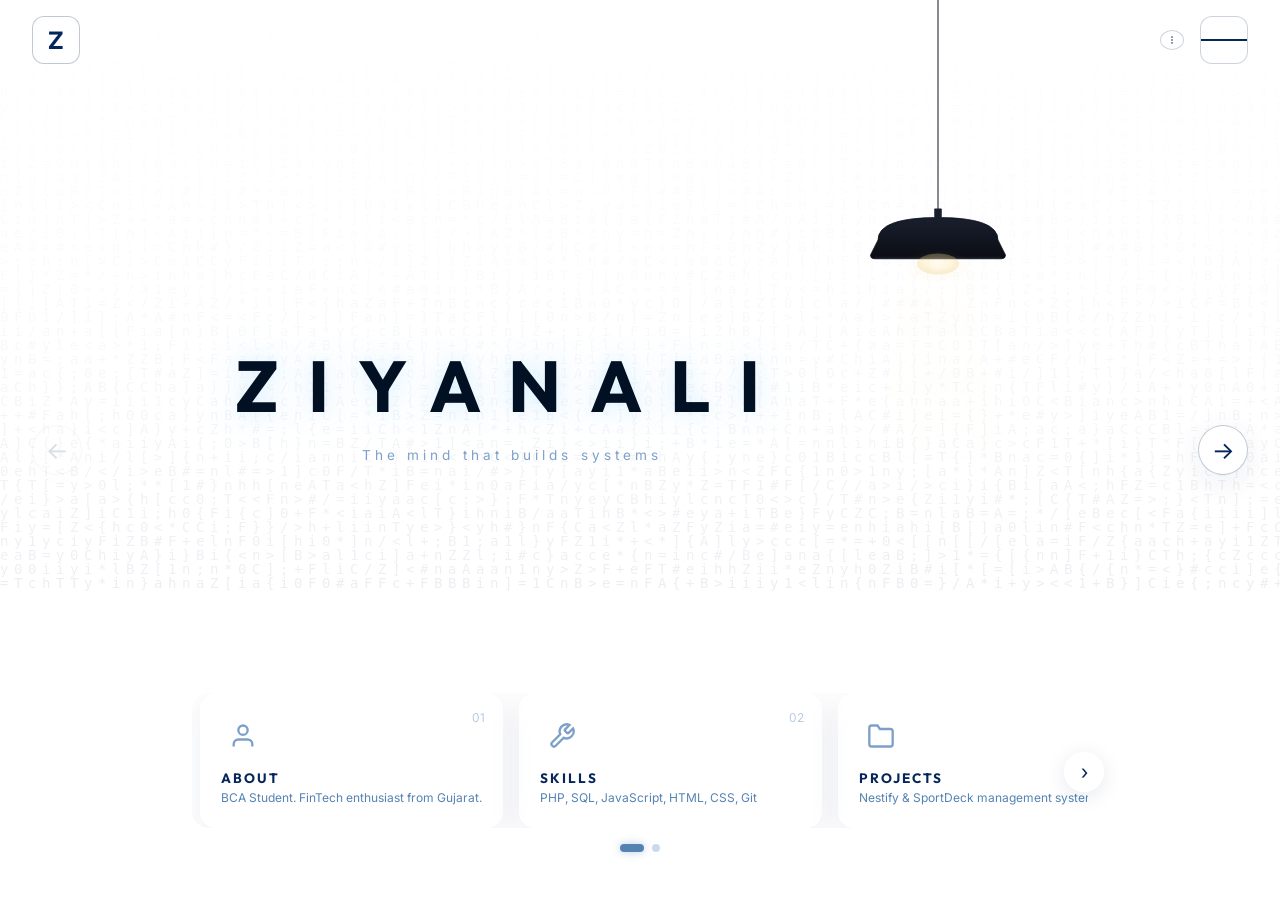
==== index.html @ c0aeb297 "testing" ====
<!DOCTYPE html>
<html lang="en" data-theme="dark">
<head>
  <meta charset="UTF-8">
  <meta name="viewport" content="width=device-width, initial-scale=1.0">
  <title>Ziyanali Saiyed — FinTech & IT Professional Portfolio</title>
  <meta name="description" content="Explore Ziyanali Saiyed's professional engineering portfolio. BCA student focusing on financial technology, databases, and IT systems.">
  
  <!-- Preconnect Google Fonts for Typography -->
  <link rel="preconnect" href="https://fonts.googleapis.com">
  <link rel="preconnect" href="https://fonts.gstatic.com" crossorigin>
  <link href="https://fonts.googleapis.com/css2?family=Inter:wght@400;500;600;700&family=Outfit:wght@400;500;700;800&display=swap" rel="stylesheet">

  <!-- Unified Modular Stylesheets -->
  <link rel="stylesheet" href="/styles/global.css?v=1.0.1">
  <link rel="stylesheet" href="/styles/glass.css?v=1.0.1">
  <link rel="stylesheet" href="/styles/components.css?v=1.0.1">
  <link rel="stylesheet" href="/styles/animations.css?v=1.0.1">
</head>
<body>

  <canvas id="code-rain"></canvas>

  <!-- Fixed Header -->
  <header class="fixed-header">
    <!-- Logo (Left) -->
    <div class="header-logo">
      <div class="logo-box">Z</div>
    </div>

    <!-- Right Controls -->
    <div class="header-controls">
      <!-- Three Dots Menu (Settings/Theme) -->
      <button class="icon-btn three-dots-btn" aria-label="Settings">
        <svg viewBox="0 0 24 24" width="24" height="24" stroke="currentColor" stroke-width="2" fill="none">
          <circle cx="12" cy="5" r="1"></circle>
          <circle cx="12" cy="12" r="1"></circle>
          <circle cx="12" cy="19" r="1"></circle>
        </svg>
      </button>

      <!-- Hamburger Menu (Navigation) -->
      <button class="icon-btn hamburger-btn" aria-label="Open Menu">
        <span class="hamburger-line"></span>
        <span class="hamburger-line"></span>
        <span class="hamburger-line"></span>
      </button>
    </div>
  </header>

  <!-- Left Slide-Out Navigation Menu -->
  <div class="slide-out-menu" id="slideOutMenu">
    <nav class="slide-nav-links">
      
      <a href="#" class="slide-link" data-slide="0">
        <svg viewBox="0 0 24 24" width="32" height="32" stroke="currentColor" stroke-width="1.5" fill="none" stroke-linecap="round" stroke-linejoin="round"><path d="M3 9l9-7 9 7v11a2 2 0 0 1-2 2H5a2 2 0 0 1-2-2z"></path><polyline points="9 22 9 12 15 12 15 22"></polyline></svg>
        <span class="link-text">HOME</span>
      </a>

      <a href="#" class="slide-link" data-slide="1">
        <svg viewBox="0 0 24 24" width="32" height="32" stroke="currentColor" stroke-width="1.5" fill="none" stroke-linecap="round" stroke-linejoin="round"><path d="M20 21v-2a4 4 0 0 0-4-4H8a4 4 0 0 0-4 4v2"></path><circle cx="12" cy="7" r="4"></circle></svg>
        <span class="link-text">ABOUT</span>
      </a>

      <a href="#" class="slide-link" data-slide="2">
        <svg viewBox="0 0 24 24" width="32" height="32" stroke="currentColor" stroke-width="1.5" fill="none" stroke-linecap="round" stroke-linejoin="round"><path d="M14.7 6.3a1 1 0 0 0 0 1.4l1.6 1.6a1 1 0 0 0 1.4 0l3.77-3.77a6 6 0 0 1-7.94 7.94l-6.91 6.91a2.12 2.12 0 0 1-3-3l6.91-6.91a6 6 0 0 1 7.94-7.94l-3.76 3.76z"></path></svg>
        <span class="link-text">SKILLS</span>
      </a>

      <a href="#" class="slide-link" data-slide="3">
        <svg viewBox="0 0 24 24" width="32" height="32" stroke="currentColor" stroke-width="1.5" fill="none" stroke-linecap="round" stroke-linejoin="round"><path d="M22 19a2 2 0 0 1-2 2H4a2 2 0 0 1-2-2V5a2 2 0 0 1 2-2h5l2 3h9a2 2 0 0 1 2 2z"></path></svg>
        <span class="link-text">PROJECTS</span>
      </a>

      <a href="#" class="slide-link" data-slide="4">
        <svg viewBox="0 0 24 24" width="32" height="32" stroke="currentColor" stroke-width="1.5" fill="none" stroke-linecap="round" stroke-linejoin="round"><circle cx="12" cy="12" r="10"></circle><path d="M9.09 9a3 3 0 0 1 5.83 1c0 2-3 3-3 3"></path><line x1="12" y1="17" x2="12.01" y2="17"></line></svg>
        <span class="link-text">PHILOSOPHY</span>
      </a>

      <a href="#" class="slide-link" data-slide="5">
        <svg viewBox="0 0 24 24" width="32" height="32" stroke="currentColor" stroke-width="1.5" fill="none" stroke-linecap="round" stroke-linejoin="round"><path d="M22 10v6M2 10l10-5 10 5-10 5z"></path><path d="M6 12v5c3 3 9 3 12 0v-5"></path></svg>
        <span class="link-text">EDUCATION</span>
      </a>

      <a href="#" class="slide-link" data-slide="6">
        <svg viewBox="0 0 24 24" width="32" height="32" stroke="currentColor" stroke-width="1.5" fill="none" stroke-linecap="round" stroke-linejoin="round"><path d="M10 13a5 5 0 0 0 7.54.54l3-3a5 5 0 0 0-7.07-7.07l-1.72 1.71"></path><path d="M14 11a5 5 0 0 0-7.54-.54l-3 3a5 5 0 0 0 7.07 7.07l1.71-1.71"></path></svg>
        <span class="link-text">BRIDGE</span>
      </a>

    </nav>
  </div>

  <!-- Overlay to close menu when clicking outside -->
  <div class="menu-overlay" id="menuOverlay"></div>

  <!-- Sliding Carousel Container -->
  <div class="slider-container">
    <button class="slide-arrow slide-arrow-left" aria-label="Previous section">←</button>
    <button class="slide-arrow slide-arrow-right" aria-label="Next section">→</button>
    
    <div class="slider-track">
      <!-- Slide 0: Home / Lamp Dashboard -->
      <section id="slide-0" class="slide active">
        <div class="lamp-dashboard">
          <div class="lamp-container" id="interactive-lamp" role="button" tabindex="0" aria-label="Toggle theme">
            <svg class="hanging-lamp" viewBox="0 0 400 900" xmlns="http://www.w3.org/2000/svg" preserveAspectRatio="xMidYMid meet">
              <defs>
                <!-- Warm bulb glow gradient -->
                <radialGradient id="bulbGlow" cx="50%" cy="50%" r="50%">
                  <stop offset="0%" stop-color="#FFF4D6" stop-opacity="1"/>
                  <stop offset="40%" stop-color="#FFD88A" stop-opacity="0.8"/>
                  <stop offset="100%" stop-color="#FFB347" stop-opacity="0"/>
                </radialGradient>
                
                <!-- Light cone gradient -->
                <linearGradient id="lightCone" x1="0%" y1="0%" x2="0%" y2="100%">
                  <stop offset="0%" stop-color="#FFD88A" stop-opacity="0.35"/>
                  <stop offset="50%" stop-color="#FFD88A" stop-opacity="0.1"/>
                  <stop offset="100%" stop-color="#FFD88A" stop-opacity="0"/>
                </linearGradient>
                
                <!-- Shade gradient (matte dark) -->
                <linearGradient id="shadeGrad" x1="0%" y1="0%" x2="0%" y2="100%">
                  <stop offset="0%" stop-color="#1a1f2e"/>
                  <stop offset="100%" stop-color="#0a0d14"/>
                </linearGradient>
                
                <!-- Bulb radial -->
                <radialGradient id="bulbRadial" cx="50%" cy="40%" r="50%">
                  <stop offset="0%" stop-color="#FFFBE6"/>
                  <stop offset="60%" stop-color="#FFE9A8"/>
                  <stop offset="100%" stop-color="#E8C97A"/>
                </radialGradient>
              </defs>

              <!-- Wire (thin, from top) -->
              <path d="M200 0 L200 290" stroke="#2a2f3e" stroke-width="1.5"/>
              
              <!-- Small connector at shade top -->
              <rect x="195" y="278" width="10" height="12" fill="#1a1f2e" rx="1"/>
              
              <!-- Dome shade (matte dark, bowl shape) -->
              <path d="M 120 320 Q 120 290 200 290 Q 280 290 280 320 L 290 340 Q 290 345 285 345 L 115 345 Q 110 345 110 340 Z" 
                    fill="url(#shadeGrad)" 
                    stroke="#0a0d14" 
                    stroke-width="1"/>
              
              <!-- Shade rim highlight -->
              <path d="M 115 343 L 285 343" stroke="#2a2f3e" stroke-width="1" opacity="0.6"/>
              
              <!-- Bulb (visible underneath shade) -->
              <ellipse cx="200" cy="352" rx="28" ry="14" fill="url(#bulbRadial)" class="lamp-bulb"/>
              
              <!-- Bulb glow aura -->
              <ellipse cx="200" cy="355" rx="45" ry="22" fill="url(#bulbGlow)" class="lamp-bulb-glow"/>
              
              <!-- Light cone (casts downward) -->
              <path d="M 155 365 L 245 365 L 320 900 L 80 900 Z" 
                    fill="url(#lightCone)" 
                    class="lamp-light-cone"/>
            </svg>
          </div>

          <!-- Title ONLY (no bio paragraph) -->
          <div class="lamp-hero-content">
            <h1 class="lamp-title">ZIYANALI</h1>
            <p class="lamp-tagline">The mind that builds systems</p>
          </div>

          <!-- 6 Cue Cards Grid (Bottom Carousel) -->
          <div class="carousel-section">
            <div class="carousel-wrapper">
              <div class="carousel-track" id="carouselTrack">
                <!-- Slide 1: Cards 01-03 -->
                <div class="carousel-slide active" data-slide="0">
                  <div class="cue-card" data-slide="1" role="button" tabindex="0">
                    <div class="cue-card-icon">
                      <svg viewBox="0 0 24 24" width="28" height="28" stroke="currentColor" stroke-width="2" fill="none">
                        <path d="M20 21v-2a4 4 0 0 0-4-4H8a4 4 0 0 0-4 4v2"></path>
                        <circle cx="12" cy="7" r="4"></circle>
                      </svg>
                    </div>
                    <span class="cue-number">01</span>
                    <div class="cue-content">
                      <h3>ABOUT</h3>
                      <p>BCA Student. FinTech enthusiast from Gujarat.</p>
                    </div>
                  </div>
                  
                  <div class="cue-card" data-slide="2" role="button" tabindex="0">
                    <div class="cue-card-icon">
                      <svg viewBox="0 0 24 24" width="28" height="28" stroke="currentColor" stroke-width="2" fill="none">
                        <path d="M14.7 6.3a1 1 0 0 0 0 1.4l1.6 1.6a1 1 0 0 0 1.4 0l3.77-3.77a6 6 0 0 1-7.94 7.94l-6.91 6.91a2.12 2.12 0 0 1-3-3l6.91-6.91a6 6 0 0 1 7.94-7.94l-3.76 3.76z"></path>
                      </svg>
                    </div>
                    <span class="cue-number">02</span>
                    <div class="cue-content">
                      <h3>SKILLS</h3>
                      <p>PHP, SQL, JavaScript, HTML, CSS, Git</p>
                    </div>
                  </div>
                  
                  <div class="cue-card" data-slide="3" role="button" tabindex="0">
                    <div class="cue-card-icon">
                      <svg viewBox="0 0 24 24" width="28" height="28" stroke="currentColor" stroke-width="2" fill="none">
                        <path d="M22 19a2 2 0 0 1-2 2H4a2 2 0 0 1-2-2V5a2 2 0 0 1 2-2h5l2 3h9a2 2 0 0 1 2 2z"></path>
                      </svg>
                    </div>
                    <span class="cue-number">03</span>
                    <div class="cue-content">
                      <h3>PROJECTS</h3>
                      <p>Nestify & SportDeck management systems</p>
                    </div>
                  </div>
                </div>
                
                <!-- Slide 2: Cards 04-06 -->
                <div class="carousel-slide" data-slide="1">
                  <div class="cue-card" data-slide="4" role="button" tabindex="0">
                    <div class="cue-card-icon">
                      <svg viewBox="0 0 24 24" width="28" height="28" stroke="currentColor" stroke-width="2" fill="none">
                        <circle cx="12" cy="12" r="10"></circle>
                        <path d="M9.09 9a3 3 0 0 1 5.83 1c0 2-3 3-3 3"></path>
                        <line x1="12" y1="17" x2="12.01" y2="17"></line>
                      </svg>
                    </div>
                    <span class="cue-number">04</span>
                    <div class="cue-content">
                      <h3>PHILOSOPHY</h3>
                      <p>Accuracy, reliability, system thinking</p>
                    </div>
                  </div>
                  
                  <div class="cue-card" data-slide="5" role="button" tabindex="0">
                    <div class="cue-card-icon">
                      <svg viewBox="0 0 24 24" width="28" height="28" stroke="currentColor" stroke-width="2" fill="none">
                        <path d="M22 10v6M2 10l10-5 10 5-10 5z"></path>
                        <path d="M6 12v5c3 3 9 3 12 0v-5"></path>
                      </svg>
                    </div>
                    <span class="cue-number">05</span>
                    <div class="cue-content">
                      <h3>EDUCATION</h3>
                      <p>Bachelor of Computer Applications (BCA)</p>
                    </div>
                  </div>
                  
                  <div class="cue-card" data-slide="6" role="button" tabindex="0">
                    <div class="cue-card-icon">
                      <svg viewBox="0 0 24 24" width="28" height="28" stroke="currentColor" stroke-width="2" fill="none" stroke-linecap="round" stroke-linejoin="round">
                        <path d="M10 13a5 5 0 0 0 7.54.54l3-3a5 5 0 0 0-7.07-7.07l-1.72 1.71"></path>
                        <path d="M14 11a5 5 0 0 0-7.54-.54l-3 3a5 5 0 0 0 7.07 7.07l1.71-1.71"></path>
                      </svg>
                    </div>
                    <span class="cue-number">06</span>
                    <div class="cue-content">
                      <h3>BRIDGE</h3>
                      <p>LinkedIn, GitHub, X - Let's connect</p>
                    </div>
                  </div>
                </div>
              </div>
            </div>
            
            <!-- Navigation Dots -->
            <div class="carousel-dots">
              <button class="dot active" data-index="0" aria-label="Slide 1"></button>
              <button class="dot" data-index="1" aria-label="Slide 2"></button>
            </div>

            <button class="carousel-arrow carousel-prev" aria-label="Previous cards">‹</button>
            <button class="carousel-arrow carousel-next" aria-label="Next cards">›</button>
          </div>
        </div>
      </section>

      <!-- Slide 1: About Me Page -->
      <section id="slide-1" class="slide">
        <div class="glass-card">
          <div class="page-header">
            <span class="page-number">01</span>
            <h1>About Me</h1>
          </div>
          
          <div class="about-layout">
            <div class="about-text">
              <p class="lead">I am a BCA student with a strong interest in IT systems, financial technology, and data-driven environments.</p>
              
              <p>I like understanding how real-world platforms manage transactions, organize information, and generate reliable outputs. Through academic work and self-learning, I am developing structured problem-solving skills and deeper awareness of how technology supports financial and operational processes.</p>
              
              <p>I am particularly curious about market infrastructure, trading ecosystems, and institutions where accuracy, reliability, and system thinking are critical.</p>
              
              <p>I am currently seeking opportunities that allow me to grow, contribute, and continuously strengthen my technical and analytical foundation.</p>
            </div>
            
            <div class="about-sidebar">
              <div class="about-avatar">
                <span class="avatar-letter">Z</span>
              </div>
              
              <div class="about-info">
                <div class="info-item">
                  <span class="info-icon">📍</span>
                  <span>Gujarat, India</span>
                </div>
                <div class="info-item">
                  <span class="info-icon">🎓</span>
                  <span>BCA Student</span>
                </div>
                <div class="info-item">
                  <span class="info-icon">💼</span>
                  <span>Aspiring FinTech Professional</span>
                </div>
                <div class="info-item">
                  <span class="info-icon"></span>
                  <span>Available For Opportunities</span>
                </div>
              </div>
            </div>
          </div>
        </div>
      </section>

      <!-- Slide 2: Skills Page -->
      <section id="slide-2" class="slide">
        <div class="glass-card">
          <div class="page-header">
            <span class="page-number">02</span>
            <h1>Core Skills</h1>
          </div>
          
          <div style="display: flex; flex-direction: column; gap: 2rem;">
            <!-- Programming Category -->
            <div>
              <h4 style="font-family: var(--font-heading); color: var(--accent); margin-bottom: 1rem; font-size: 1.2rem; display: flex; align-items: center; gap: 0.5rem;">
                <span>💻</span> Programming & Version Control
              </h4>
              <div style="display: flex; flex-wrap: wrap; gap: 0.75rem;">
                <span class="status-pill badge-bronze">⚡ PHP</span>
                <span class="status-pill badge-navy">⚡ JavaScript</span>
                <span class="status-pill badge-ice-blue">⚡ HTML5</span>
                <span class="status-pill badge-cream">⚡ CSS3</span>
                <span class="status-pill badge-navy">✓ Git & Version Control</span>
              </div>
            </div>

            <!-- Database Category -->
            <div>
              <h4 style="font-family: var(--font-heading); color: var(--accent); margin-bottom: 1rem; font-size: 1.2rem; display: flex; align-items: center; gap: 0.5rem;">
                <span>🗄️</span> Databases & Querying
              </h4>
              <div style="display: flex; flex-wrap: wrap; gap: 0.75rem;">
                <span class="status-pill badge-ice-blue">✓ SQL</span>
                <span class="status-pill badge-navy">✓ MySQL</span>
                <span class="status-pill badge-bronze">✓ DBMS Design</span>
              </div>
            </div>

            <!-- Analysis Category -->
            <div>
              <h4 style="font-family: var(--font-heading); color: var(--accent); margin-bottom: 1rem; font-size: 1.2rem; display: flex; align-items: center; gap: 0.5rem;">
                <span>📊</span> Analysis & System Thinking
              </h4>
              <div style="display: flex; flex-wrap: wrap; gap: 0.75rem;">
                <span class="status-pill badge-bronze">📊 Data Analysis</span>
                <span class="status-pill badge-navy">📊 Analytical Skills</span>
                <span class="status-pill badge-cream">🧠 Problem Solving</span>
                <span class="status-pill badge-ice-blue">📈 Financial Markets</span>
              </div>
            </div>
          </div>
        </div>
      </section>

      <!-- Slide 3: Projects Page -->
      <section id="slide-3" class="slide">
        <div class="glass-card">
          <div class="page-header">
            <span class="page-number">03</span>
            <h1>Projects</h1>
          </div>
          
          <div style="display: flex; flex-direction: column; gap: 2rem;">
            <!-- Project 1 -->
            <div style="padding: 1.5rem; background: rgba(255, 255, 255, 0.02); border: 1px solid var(--glass-border); border-radius: 16px;">
              <div style="display: flex; justify-content: space-between; align-items: flex-start; flex-wrap: wrap; gap: 0.5rem; margin-bottom: 0.75rem;">
                <h4 style="font-family: var(--font-heading); font-size: 1.25rem; color: var(--text-primary); margin: 0;">Nestify — Hostel Management System</h4>
                <span class="status-pill badge-cream">✓ Completed</span>
              </div>
              <p style="color: var(--text-muted); line-height: 1.6; margin-bottom: 1rem;">
                A comprehensive database system developed to manage room allocation, user authorization levels, billing structures, and student directories. Engineered to maintain transactional accuracy and referential integrity across large datasets.
              </p>
              <div style="display: flex; flex-wrap: wrap; gap: 0.5rem;">
                <span class="status-pill badge-bronze" style="padding: 0.35rem 0.75rem; font-size: 0.75rem;">PHP</span>
                <span class="status-pill badge-navy" style="padding: 0.35rem 0.75rem; font-size: 0.75rem;">MySQL</span>
                <span class="status-pill badge-ice-blue" style="padding: 0.35rem 0.75rem; font-size: 0.75rem;">SQL Schemas</span>
              </div>
            </div>

            <!-- Project 2 -->
            <div style="padding: 1.5rem; background: rgba(255, 255, 255, 0.02); border: 1px solid var(--glass-border); border-radius: 16px;">
              <div style="display: flex; justify-content: space-between; align-items: flex-start; flex-wrap: wrap; gap: 0.5rem; margin-bottom: 0.75rem;">
                <h4 style="font-family: var(--font-heading); font-size: 1.25rem; color: var(--text-primary); margin: 0;">SportDeck — Tournament Management System</h4>
                <span class="status-pill badge-ice-blue">⚡ Active</span>
              </div>
              <p style="color: var(--text-muted); line-height: 1.6; margin-bottom: 1rem;">
                An interactive platform for managing sports tournaments, scheduling matches, updating points tables, and generating dynamic brackets. Leverages structured algorithms to automatically update standings when results are committed.
              </p>
              <div style="display: flex; flex-wrap: wrap; gap: 0.5rem;">
                <span class="status-pill badge-navy" style="padding: 0.35rem 0.75rem; font-size: 0.75rem;">JavaScript</span>
                <span class="status-pill badge-bronze" style="padding: 0.35rem 0.75rem; font-size: 0.75rem;">HTML5</span>
                <span class="status-pill badge-cream" style="padding: 0.35rem 0.75rem; font-size: 0.75rem;">CSS Grid</span>
              </div>
            </div>
          </div>
        </div>
      </section>

      <!-- Slide 4: Philosophy Page -->
      <section id="slide-4" class="slide">
        <div class="glass-card">
          <div class="page-header">
            <span class="page-number">04</span>
            <h1>Philosophy</h1>
          </div>
          
          <div style="display: flex; flex-direction: column; gap: 1.5rem;">
            <!-- Principle 1 -->
            <div style="display: flex; gap: 1rem; align-items: flex-start; padding: 1rem; border-left: 3px solid var(--color-medium-blue); background: rgba(255, 255, 255, 0.01);">
              <div style="font-size: 1.5rem;">🎯</div>
              <div>
                <h5 style="font-family: var(--font-heading); font-size: 1.1rem; color: var(--text-primary); margin-bottom: 0.25rem;">Accuracy & Reliability</h5>
                <p style="color: var(--text-muted); font-style: italic;">
                  "Accuracy and reliability are the backbone of any financial or operational system."
                </p>
              </div>
            </div>

            <!-- Principle 2 -->
            <div style="display: flex; gap: 1rem; align-items: flex-start; padding: 1rem; border-left: 3px solid var(--color-light-blue); background: rgba(255, 255, 255, 0.01);">
              <div style="font-size: 1.5rem;">🧠</div>
              <div>
                <h5 style="font-family: var(--font-heading); font-size: 1.1rem; color: var(--text-primary); margin-bottom: 0.25rem;">Structured Over Speed</h5>
                <p style="color: var(--text-muted); font-style: italic;">
                  "Structured problem-solving beats raw coding speed."
                </p>
              </div>
            </div>

            <!-- Principle 3 -->
            <div style="display: flex; gap: 1rem; align-items: flex-start; padding: 1rem; border-left: 3px solid var(--color-medium-blue); background: rgba(255, 255, 255, 0.01);">
              <div style="font-size: 1.5rem;">📈</div>
              <div>
                <h5 style="font-family: var(--font-heading); font-size: 1.1rem; color: var(--text-primary); margin-bottom: 0.25rem;">Continuous Adaptability</h5>
                <p style="color: var(--text-muted); font-style: italic;">
                  "Continuous learning is the only way to keep up with evolving market infrastructure."
                </p>
              </div>
            </div>
          </div>
        </div>
      </section>

      <!-- Slide 5: Education Page -->
      <section id="slide-5" class="slide">
        <div class="glass-card">
          <div class="page-header">
            <span class="page-number">05</span>
            <h1>Education</h1>
          </div>
          
          <div style="display: flex; flex-direction: column; gap: 1.5rem;">
            <!-- Program 1 -->
            <div style="position: relative; padding-left: 2rem; border-left: 2px dashed var(--glass-border);">
              <div style="position: absolute; left: -9px; top: 0; width: 16px; height: 16px; border-radius: 50%; background: var(--color-medium-blue); border: 3px solid var(--bg-primary);"></div>
              <div style="display: flex; justify-content: space-between; align-items: flex-start; flex-wrap: wrap; gap: 0.5rem; margin-bottom: 0.5rem;">
                <h4 style="font-family: var(--font-heading); font-size: 1.2rem; color: var(--text-primary); margin: 0;">Bachelor of Computer Applications (BCA)</h4>
                <span class="status-pill badge-cream" style="font-size: 0.75rem; padding: 0.25rem 0.6rem;">Pursuing</span>
              </div>
              <p style="color: var(--text-muted); font-size: 0.95rem; line-height: 1.6; margin-bottom: 0.75rem;">
                Focusing on computer science fundamentals, data structure algorithms, database management architectures, and web software engineering.
              </p>
              <div style="display: flex; flex-wrap: wrap; gap: 0.5rem;">
                <span class="status-pill badge-ice-blue" style="font-size: 0.75rem; padding: 0.25rem 0.5rem;">DBMS Architectures</span>
                <span class="status-pill badge-navy" style="font-size: 0.75rem; padding: 0.25rem 0.5rem;">Algorithms</span>
                <span class="status-pill badge-bronze" style="font-size: 0.75rem; padding: 0.25rem 0.5rem;">Systems Analysis</span>
              </div>
            </div>

            <!-- Secondary Study / General IT Focus -->
            <div style="position: relative; padding-left: 2rem; border-left: 2px dashed var(--glass-border); opacity: 0.8;">
              <div style="position: absolute; left: -9px; top: 0; width: 16px; height: 16px; border-radius: 50%; background: var(--color-deep-navy); border: 3px solid var(--bg-primary);"></div>
              <div style="display: flex; justify-content: space-between; align-items: flex-start; flex-wrap: wrap; gap: 0.5rem; margin-bottom: 0.5rem;">
                <h4 style="font-family: var(--font-heading); font-size: 1.1rem; color: var(--text-primary); margin: 0;">IT & FinTech Infrastructure Focus</h4>
                <span class="status-pill badge-ice-blue" style="font-size: 0.75rem; padding: 0.25rem 0.6rem;">Self-Guided</span>
              </div>
              <p style="color: var(--text-muted); font-size: 0.9rem; line-height: 1.5;">
                Continuous self-learning in market infrastructure protocols, relational query optimization, distributed databases, and transaction lifecycle structures.
              </p>
            </div>
          </div>
        </div>
      </section>

      <!-- Slide 6: Bridge Page -->
      <section id="slide-6" class="slide">
        <div class="glass-card">
          <div class="page-header">
            <span class="page-number">06</span>
            <h1>BRIDGE</h1>
          </div>
          
          <div class="bridge-button-group">
            <a href="https://www.linkedin.com/in/ziyanalisaiyed" target="_blank" rel="noopener noreferrer" class="bridge-pill-btn">
              <svg viewBox="0 0 24 24" width="20" height="20" stroke="currentColor" stroke-width="2" fill="none" stroke-linecap="round" stroke-linejoin="round">
                <path d="M16 8a6 6 0 0 1 6 6v7h-4v-7a2 2 0 0 0-2-2 2 2 0 0 0-2 2v7h-4v-7a6 6 0 0 1 6-6z"></path>
                <rect x="2" y="9" width="4" height="12"></rect>
                <circle cx="4" cy="4" r="2"></circle>
              </svg>
              <span>LinkedIn</span>
            </a>
            
            <a href="https://github.com/iamziyan" target="_blank" rel="noopener noreferrer" class="bridge-pill-btn">
              <svg viewBox="0 0 24 24" width="20" height="20" stroke="currentColor" stroke-width="2" fill="none" stroke-linecap="round" stroke-linejoin="round">
                <path d="M9 19c-5 1.5-5-2.5-7-3m14 6v-3.87a3.37 3.37 0 0 0-.94-2.61c3.14-.35 6.44-1.54 6.44-7A5.44 5.44 0 0 0 20 4.77 5.07 5.07 0 0 0 19.91 1S18.73.65 16 2.48a13.38 13.38 0 0 0-7 0C6.27.65 5.09 1 5.09 1A5.07 5.07 0 0 0 5 4.77a5.44 5.44 0 0 0-1.5 3.78c0 5.42 3.3 6.61 6.44 7A3.37 3.37 0 0 0 9 18.13V22"></path>
              </svg>
              <span>GitHub</span>
            </a>
            
            <a href="https://x.com/_iamziyan" target="_blank" rel="noopener noreferrer" class="bridge-pill-btn">
              <svg viewBox="0 0 24 24" width="20" height="20" fill="currentColor" style="display: inline-block; vertical-align: middle;">
                <path d="M18.244 2.25h3.308l-7.227 8.26 8.502 11.24H16.17l-5.214-6.817L4.99 21.75H1.68l7.73-8.835L1.254 2.25H8.08l4.713 6.231zm-1.161 17.52h1.833L7.084 4.126H5.117z"></path>
              </svg>
              <span>X</span>
            </a>
          </div>
        </div>
      </section>
    </div>
  </div>

  <!-- Core Behavioral Scripts -->
  <script type="module" src="/scripts/theme.js?v=1.0.1"></script>
  <script type="module" src="/scripts/app.js?v=1.0.1"></script>
  <script type="module" src="/scripts/menu.js?v=1.0.1"></script>
  <script src="/scripts/code-bg.js" defer></script>
</body>
</html>
---- styles/global.css ----
/* ==========================================
   FinTech Portfolio: Global Styles
   - Monochromatic Blue Gradient Theme
   - Continuous shifting background animation
   - Smooth viewport control & custom scrollbars
   - Modern typography rules
   ========================================== */

:root {
  color-scheme: light dark;

  /* Monochromatic Blue Gradient Palette (EXACT HEX CODES) */
  --color-darkest-navy: #021024;
  --color-deep-navy: #052659;
  --color-medium-blue: #5483B3;
  --color-light-blue: #7DA0CA;
  --color-very-light-blue: #C1E8FF;

  /* Theme Transitions */
  --transition-smooth: 0.4s cubic-bezier(0.16, 1, 0.3, 1);
  --transition-bounce: 0.5s cubic-bezier(0.34, 1.56, 0.64, 1);

  /* Typography Scale */
  --font-heading: 'Outfit', system-ui, -apple-system, sans-serif;
  --font-body: 'Inter', system-ui, -apple-system, sans-serif;
  --text-h1: clamp(2.5rem, 1.5rem + 4vw, 4.5rem);
  --text-h2: clamp(1.8rem, 1.2rem + 3vw, 3rem);
  --text-h3: clamp(1.3rem, 1rem + 1.5vw, 2rem);
  --text-body: clamp(0.95rem, 0.85rem + 0.3vw, 1.15rem);
  --text-small: clamp(0.75rem, 0.7rem + 0.15vw, 0.85rem);
}

/* Dark Mode Variables (Default) */
html[data-theme="dark"],
html:not([data-theme="light"]) {
  --bg-primary: var(--color-darkest-navy);
  --text-primary: var(--color-very-light-blue);
  --text-muted: rgba(193, 232, 255, 0.7);
  --accent: var(--color-medium-blue);
  --card-bg: rgba(5, 38, 89, 0.6);
  --glass-bg: rgba(5, 38, 89, 0.6);
  --glass-border: rgba(84, 131, 179, 0.3);
  --glass-inner-glow: rgba(193, 232, 255, 0.1);
  --glass-shadow: rgba(2, 16, 36, 0.5);

  --scrollbar-track: rgba(2, 16, 36, 0.1);
  --scrollbar-thumb: var(--color-medium-blue);
  --scrollbar-thumb-hover: var(--color-light-blue);
  
  --bg-gradient: linear-gradient(135deg, #021024 0%, #052659 50%, #021024 100%);
}

/* Light Mode Variables */
html[data-theme="light"] {
  --bg-primary: var(--color-very-light-blue);
  --text-primary: var(--color-deep-navy);
  --text-muted: rgba(5, 38, 89, 0.85); /* Increased for readability */
  --accent: var(--color-medium-blue);
  --card-bg: rgba(255, 255, 255, 0.7); /* Opacity increased to 0.7 */
  --glass-bg: rgba(255, 255, 255, 0.7); /* Opacity increased to 0.7 */
  --glass-border: rgba(5, 38, 89, 0.2); /* 1px solid rgba(5, 38, 89, 0.2) */
  --glass-inner-glow: rgba(255, 255, 255, 0.8); /* inset 0 1px 0 rgba(255, 255, 255, 0.8) */
  --glass-shadow: rgba(5, 38, 89, 0.15);

  --scrollbar-track: rgba(5, 38, 89, 0.05); /* Track background in light mode */
  --scrollbar-thumb: var(--color-medium-blue); /* #5483B3 */
  --scrollbar-thumb-hover: var(--color-light-blue);

  --bg-gradient: linear-gradient(135deg, #C1E8FF 0%, #FFFFFF 100%);
}

/* Base Resets */
*, *::before, *::after {
  box-sizing: border-box;
}

html, body {
  height: 100vh;
  overflow: hidden; /* Prevents scrolling on the main page */
  margin: 0;
  padding: 0;
}

html {
  scroll-behavior: smooth;
}

body {
  color: var(--text-primary);
  font-family: var(--font-body);
  -webkit-font-smoothing: antialiased;
  -moz-osx-font-smoothing: grayscale;
  transition: background var(--transition-smooth), color var(--transition-smooth);
}

[data-theme="dark"] body {
  background-color: #000000 !important;
}

[data-theme="light"] body {
  background-color: #FFFFFF !important;
}

/* Custom Scrollbars (Webkit) */
::-webkit-scrollbar {
  width: 6px;
  height: 6px;
}

::-webkit-scrollbar-track {
  background: var(--scrollbar-track);
}

::-webkit-scrollbar-thumb {
  background: var(--scrollbar-thumb);
  border-radius: 10px;
}

::-webkit-scrollbar-thumb:hover {
  background: var(--scrollbar-thumb-hover);
}

/* Custom Scrollbars (Firefox) */
* {
  scrollbar-width: thin;
  scrollbar-color: var(--scrollbar-thumb) var(--scrollbar-track);
}

/* Typography styles */
h1, h2, h3, h4, h5, h6 {
  font-family: var(--font-heading);
  font-weight: 700;
  margin: 0;
  line-height: 1.2;
  color: var(--text-primary);
}

html[data-theme="light"] h1,
html[data-theme="light"] h2,
html[data-theme="light"] h3,
html[data-theme="light"] h4,
html[data-theme="light"] h5,
html[data-theme="light"] h6 {
  color: #021024 !important;
}

p {
  margin: 0;
  line-height: 1.6;
}

a {
  color: var(--accent);
  text-decoration: none;
  transition: color 0.2s;
}

html[data-theme="light"] a {
  color: #052659 !important;
  text-decoration: underline !important;
  text-decoration-color: #5483B3 !important;
  text-decoration-thickness: 1.5px !important;
  text-underline-offset: 3px !important;
}

a:hover {
  color: var(--text-primary);
}

html[data-theme="light"] a:hover {
  color: #5483B3 !important;
  text-decoration-color: #052659 !important;
}

button {
  font-family: inherit;
  font-size: inherit;
  color: inherit;
  background: none;
  border: none;
  padding: 0;
  cursor: pointer;
  outline: none;
}

/* Utility classes */
.sr-only {
  position: absolute;
  width: 1px;
  height: 1px;
  padding: 0;
  margin: -1px;
  overflow: hidden;
  clip: rect(0, 0, 0, 0);
  border: 0;
}



/* Mobile Scrolling Exception */
@media (max-width: 768px) {
  html, body {
    height: auto;
    overflow-y: auto;
  }
}
---- styles/glass.css ----
/* ==========================================
   FinTech Portfolio: Glassmorphism & Badge Systems
   - Core Liquid Glass specifications
   - Glassmorphic status badges/pills with gradient overlays
   ========================================== */

/* Core Liquid Glass Card and Layout Panels */
.liquid-glass {
  backdrop-filter: blur(20px) saturate(180%);
  -webkit-backdrop-filter: blur(20px) saturate(180%);
  background: var(--glass-bg);
  border: 1px solid var(--glass-border);
  box-shadow: 
    inset 0 1px 0 var(--glass-inner-glow),
    0 8px 32px 0 var(--glass-shadow);
  border-radius: 24px;
  box-sizing: border-box;
  transition: background var(--transition-smooth), border var(--transition-smooth), box-shadow var(--transition-smooth);
}

/* Status Badges / Pills */
.status-pill {
  display: inline-flex;
  align-items: center;
  gap: 0.5rem;
  padding: 0.5rem 1rem;
  border-radius: 99px;
  font-family: var(--font-heading);
  font-size: var(--text-small);
  font-weight: 600;
  backdrop-filter: blur(12px);
  -webkit-backdrop-filter: blur(12px);
  border: 1px solid rgba(255, 255, 255, 0.15);
  box-shadow: 0 4px 12px rgba(0, 0, 0, 0.1);
  color: var(--text-primary);
  line-height: 1;
  text-transform: capitalize;
  white-space: nowrap;
}

/* Status Badge Gradients (Derived from the Monochromatic Blue Palette) */
.badge-bronze,
.badge-active {
  background: linear-gradient(135deg, rgba(84, 131, 179, 0.2) 0%, rgba(125, 160, 202, 0.1) 100%);
  border-color: rgba(84, 131, 179, 0.4);
  box-shadow: 0 0 10px rgba(84, 131, 179, 0.15);
  color: var(--color-very-light-blue);
}

.badge-navy,
.badge-neutral {
  background: linear-gradient(135deg, rgba(5, 38, 89, 0.25) 0%, rgba(84, 131, 179, 0.1) 100%);
  border-color: rgba(5, 38, 89, 0.4);
  box-shadow: 0 0 10px rgba(5, 38, 89, 0.15);
  color: var(--color-very-light-blue);
}

.badge-cream,
.badge-success {
  background: linear-gradient(135deg, rgba(193, 232, 255, 0.15) 0%, rgba(255, 255, 255, 0.05) 100%);
  border-color: rgba(193, 232, 255, 0.4);
  box-shadow: 0 0 10px rgba(193, 232, 255, 0.15);
  color: var(--color-medium-blue);
}

.badge-ice-blue {
  background: linear-gradient(135deg, rgba(125, 160, 202, 0.2) 0%, rgba(5, 38, 89, 0.1) 100%);
  border-color: rgba(125, 160, 202, 0.4);
  box-shadow: 0 0 10px rgba(125, 160, 202, 0.15);
  color: var(--color-very-light-blue);
}
/* Light Mode Overrides for Status Badges */
html[data-theme="light"] .badge-bronze,
html[data-theme="light"] .badge-active {
  background: rgba(84, 131, 179, 0.15) !important;
  border-color: #5483B3 !important;
  color: #052659 !important;
  box-shadow: none !important;
}

html[data-theme="light"] .badge-navy,
html[data-theme="light"] .badge-neutral {
  background: rgba(5, 38, 89, 0.08) !important;
  border-color: #052659 !important;
  color: #052659 !important;
  box-shadow: none !important;
}

html[data-theme="light"] .badge-cream,
html[data-theme="light"] .badge-success {
  background: rgba(193, 232, 255, 0.3) !important;
  border-color: #7DA0CA !important;
  color: #052659 !important;
  box-shadow: none !important;
}

html[data-theme="light"] .badge-ice-blue {
  background: rgba(125, 160, 202, 0.15) !important;
  border-color: #7DA0CA !important;
  color: #052659 !important;
  box-shadow: none !important;
}

[data-theme="light"] .glass-card {
  background: rgba(0, 0, 0, 0.03) !important; /* Very faint grey */
  border: 1px solid rgba(0, 0, 0, 0.08) !important;
  box-shadow: 0 4px 20px rgba(0, 0, 0, 0.05);
}

/* High Contrast Adjustments */
@media (forced-colors: active) {
  .liquid-glass, .status-pill {
    border: 1.5px solid CanvasText !important;
    background: Canvas !important;
  }
}
---- styles/components.css ----
/* ==========================================
   FinTech Portfolio: Core UI Components Layout
   - Floating Navigation Sidebar (responsive)
   - Glass Capsule Theme Toggle (fixed top-right)
   - Glowing Border Cards (dual masked pseudo-element container)
   - Dialog Modals (volumetric overlay, custom scrollbar)
   - Three-dot ellipsis menu and spring dropdowns
   ========================================== */

/* Slider Layout & Containers */
.slider-container {
  width: 100vw;
  height: 100vh;
  overflow: hidden;
  position: relative;
}

.slider-track {
  display: flex;
  width: 700%; /* 7 slides: Home + 6 categories */
  height: 100%;
  transition: transform 0.6s cubic-bezier(0.16, 1, 0.3, 1);
}

.slide {
  width: 100vw;
  height: 100vh;
  flex-shrink: 0;
  overflow-y: auto;
  overflow-x: hidden;
  box-sizing: border-box;
  padding: 100px 4rem 4rem 4rem; /* 100px top padding to clear fixed top-nav */
  display: flex;
  flex-direction: column;
  align-items: center;
}

#slide-0 {
  overflow-y: auto;
  overflow-x: hidden;
  scroll-behavior: smooth;
  padding: 0;
  justify-content: flex-start;
}

#slide-0::-webkit-scrollbar {
  width: 6px;
}

#slide-0::-webkit-scrollbar-track {
  background: rgba(2, 16, 36, 0.1);
  border-radius: 10px;
}

#slide-0::-webkit-scrollbar-thumb {
  background: rgba(84, 131, 179, 0.4);
  border-radius: 10px;
}

/* Slide Navigation Arrows */
.slide-arrow {
  position: absolute;
  top: 50%;
  transform: translateY(-50%);
  width: 50px;
  height: 50px;
  background: rgba(5, 38, 89, 0.6);
  backdrop-filter: blur(10px);
  border: 1px solid rgba(84, 131, 179, 0.3);
  border-radius: 50%;
  color: #C1E8FF;
  font-size: 1.5rem;
  cursor: pointer;
  z-index: 50;
  transition: all 0.3s ease;
  display: flex;
  align-items: center;
  justify-content: center;
}

.slide-arrow:hover {
  background: rgba(5, 38, 89, 0.65);
  border-color: rgba(193, 232, 255, 0.5);
  color: #C1E8FF;
  transform: translateY(-50%) scale(1.1);
  box-shadow: 0 0 20px rgba(84, 131, 179, 0.4);
}

.slide-arrow:active {
  transform: translateY(-50%) scale(0.95);
}

.slide-arrow-left {
  left: 2rem;
}

.slide-arrow-right {
  right: 2rem;
}

.slide-arrow:disabled {
  opacity: 0.15;
  cursor: not-allowed;
  pointer-events: none;
}

/* Glass Card layout block (About Page wrapper) */
.glass-card {
  position: relative;
  border-radius: 24px;
  background: var(--card-bg);
  backdrop-filter: blur(20px) saturate(180%);
  -webkit-backdrop-filter: blur(20px) saturate(180%);
  border: 1px solid var(--glass-border);
  box-shadow: 
    inset 0 1px 0 var(--glass-inner-glow),
    0 8px 32px 0 var(--glass-shadow);
  padding: 3rem;
  width: 100%;
  max-width: 1200px;
  margin: auto auto;
  box-sizing: border-box;
}

/* Lamp Dashboard layout block */
.lamp-dashboard {
  position: relative;
  width: 100%;
  min-height: 100%;
  display: flex;
  flex-direction: column;
  align-items: center;
  padding: 6rem 2rem 2rem 2rem; /* Top padding for nav */
  box-sizing: border-box;
}

/* Fixed Header - Steady on Scroll */
.fixed-header {
  position: fixed;
  top: 0;
  left: 0;
  right: 0;
  height: 80px;
  display: flex;
  justify-content: space-between;
  align-items: center;
  padding: 0 2rem;
  z-index: 1000;
  background: transparent; /* Let code-rain show through */
  pointer-events: none; /* Let clicks pass through empty areas */
}

.fixed-header > * {
  pointer-events: auto; /* Re-enable clicks on logo and controls */
}

/* Logo Styling */
.header-logo {
  display: flex;
  align-items: center;
}

.logo-box {
  width: 48px;
  height: 48px;
  background: rgba(5, 38, 89, 0.6);
  backdrop-filter: blur(10px);
  border: 1px solid rgba(84, 131, 179, 0.3);
  border-radius: 12px;
  display: flex;
  align-items: center;
  justify-content: center;
  font-size: 1.5rem;
  font-weight: 700;
  color: #C1E8FF;
}

/* Right Controls Container */
.header-controls {
  display: flex;
  align-items: center;
  gap: 1rem;
}

/* Icon Buttons (Dots & Hamburger) */
.icon-btn {
  width: 48px;
  height: 48px;
  background: rgba(5, 38, 89, 0.6);
  backdrop-filter: blur(10px);
  border: 1px solid rgba(84, 131, 179, 0.3);
  border-radius: 12px;
  display: flex;
  align-items: center;
  justify-content: center;
  cursor: pointer;
  color: #C1E8FF;
  transition: all 0.3s ease;
}

.icon-btn:hover {
  background: rgba(84, 131, 179, 0.4);
  border-color: rgba(193, 232, 255, 0.5);
}

/* Hamburger Lines Animation */
.hamburger-line {
  display: block;
  width: 20px;
  height: 2px;
  background: #C1E8FF;
  margin: 3px 0;
  transition: all 0.3s ease;
}

.hamburger-btn.active .hamburger-line:nth-child(1) {
  transform: rotate(45deg) translate(5px, 5px);
}
.hamburger-btn.active .hamburger-line:nth-child(2) {
  opacity: 0;
}
.hamburger-btn.active .hamburger-line:nth-child(3) {
  transform: rotate(-45deg) translate(5px, -5px);
}

/* Left Slide-Out Menu */
.slide-out-menu {
  position: fixed;
  top: 0;
  left: 0;
  width: 300px;
  height: 100vh;
  background: rgba(2, 16, 36, 0.95);
  backdrop-filter: blur(20px);
  -webkit-backdrop-filter: blur(20px);
  border-right: 1px solid rgba(84, 131, 179, 0.2);
  z-index: 999;
  transform: translateX(-100%);
  transition: transform 0.4s cubic-bezier(0.34, 1.56, 0.64, 1);
  display: flex;
  flex-direction: column;
  justify-content: center;
  padding: 2rem;
  box-sizing: border-box;
}

.slide-out-menu.active {
  transform: translateX(0);
}

/* Animated Links inside Slide-Out */
.slide-nav-links {
  display: flex;
  flex-direction: column;
  gap: 2.5rem;
  align-items: center;
  padding: 2rem 0;
}

.slide-link {
  display: flex;
  flex-direction: column;
  align-items: center;
  gap: 0.75rem;
  color: #7DA0CA;
  text-decoration: none;
  transition: all 0.3s cubic-bezier(0.34, 1.56, 0.64, 1);
  opacity: 0;
  transform: translateX(-30px);
}

/* Staggered entrance animation */
.slide-out-menu.active .slide-link {
  opacity: 1;
  transform: translateX(0);
}
.slide-out-menu.active .slide-link:nth-child(1) { transition-delay: 0.1s; }
.slide-out-menu.active .slide-link:nth-child(2) { transition-delay: 0.15s; }
.slide-out-menu.active .slide-link:nth-child(3) { transition-delay: 0.2s; }
.slide-out-menu.active .slide-link:nth-child(4) { transition-delay: 0.25s; }
.slide-out-menu.active .slide-link:nth-child(5) { transition-delay: 0.3s; }
.slide-out-menu.active .slide-link:nth-child(6) { transition-delay: 0.35s; }
.slide-out-menu.active .slide-link:nth-child(7) { transition-delay: 0.4s; }

/* Icon Styling */
.slide-link svg {
  transition: all 0.3s ease;
  filter: drop-shadow(0 0 0 transparent);
}

/* Text Styling (Hidden by default) */
.link-text {
  font-size: 0.65rem;
  font-weight: 700;
  letter-spacing: 0.2em;
  color: #C1E8FF;
  opacity: 0;
  transform: translateY(-10px);
  transition: all 0.3s ease;
  pointer-events: none;
}

/* Hover Effects */
.slide-link:hover {
  color: #C1E8FF;
  transform: translateY(-4px);
}

.slide-link:hover svg {
  filter: drop-shadow(0 0 12px rgba(193, 232, 255, 0.6));
  transform: scale(1.1);
}

.slide-link:hover .link-text {
  opacity: 1;
  transform: translateY(0);
}

/* Active State */
.slide-link.active {
  color: #C1E8FF;
}
.slide-link.active svg {
  filter: drop-shadow(0 0 15px rgba(84, 131, 179, 0.8));
}
.slide-link.active .link-text {
  opacity: 1;
  transform: translateY(0);
  color: #5483B3;
}

/* Overlay */
.menu-overlay {
  position: fixed;
  top: 0;
  left: 0;
  right: 0;
  bottom: 0;
  background: rgba(0, 0, 0, 0.5);
  z-index: 998;
  opacity: 0;
  pointer-events: none;
  transition: opacity 0.3s ease;
}

.menu-overlay.active {
  opacity: 1;
  pointer-events: auto;
}

.lamp-container {
  position: absolute;
  top: 0;
  right: 15%; /* Changed from left: 50% */
  left: auto;
  transform: none; /* Remove translateX(-50%) */
  width: 300px; /* Slightly smaller */
  height: 100vh;
  z-index: 5;
  cursor: pointer;
  transform-origin: top center;
  pointer-events: none; /* Let clicks pass through to lamp only */
}

.lamp-container svg {
  pointer-events: auto; /* Re-enable clicks on the SVG itself */
}

/* Update swing animation to work from right side */
.lamp-container.swinging {
  animation: lampSwingRight 2s cubic-bezier(0.34, 1.56, 0.64, 1);
}

@keyframes lampSwingRight {
  0% { transform: rotate(0deg); }
  20% { transform: rotate(-6deg); }
  40% { transform: rotate(5deg); }
  60% { transform: rotate(-3deg); }
  80% { transform: rotate(2deg); }
  100% { transform: rotate(0deg); }
}

/* DARK MODE: Light ON */
[data-theme="dark"] .lamp-bulb {
  opacity: 1;
  filter: drop-shadow(0 0 8px #FFD88A);
}
[data-theme="dark"] .lamp-bulb-glow {
  opacity: 1;
}
[data-theme="dark"] .lamp-light-cone {
  opacity: 1;
}

/* LIGHT MODE: Light OFF */
[data-theme="light"] .lamp-bulb {
  opacity: 0.3;
  filter: none;
}
[data-theme="light"] .lamp-bulb-glow {
  opacity: 0.1;
}
[data-theme="light"] .lamp-light-cone {
  opacity: 0.05;
}
[data-theme="light"] .hanging-lamp line {
  stroke: #4a5060;
}
[data-theme="light"] path[d*="shadeGrad"] {
  fill: #3a4050;
}

/* Remove old theme toggle */
.theme-toggle, .lamp-nav .theme-toggle {
  display: none !important;
}

.lamp-hero-content {
  position: absolute;
  top: 45%;
  left: 40%; /* Changed from 50% */
  transform: translate(-50%, -50%);
  text-align: center;
  z-index: 6;
}

.lamp-title {
  font-size: 4.5rem; /* Slightly smaller to fit asymmetric layout */
  font-weight: 700;
  color: #C1E8FF;
  letter-spacing: 0.4em;
  margin: 0;
  text-shadow: 
    0 0 20px rgba(193, 232, 255, 0.5),
    0 0 40px rgba(193, 232, 255, 0.3);
}

.lamp-tagline {
  font-size: 0.85rem;
  color: #7DA0CA;
  letter-spacing: 0.3em;
  margin-top: 1rem;
}

.portfolio-grid {
  display: grid;
  grid-template-columns: 1fr;
  gap: 2rem;
  width: 100%;
  max-width: 1200px;
  margin: 0 auto;
}

@media (min-width: 768px) {
  .portfolio-grid {
    grid-template-columns: repeat(2, 1fr);
  }
}

@media (min-width: 1100px) {
  .portfolio-grid {
    grid-template-columns: repeat(3, 1fr);
  }
}



/* Glowing Border Cards */
.glow-card {
  position: relative;
  border-radius: 24px;
  background: var(--card-bg); /* Dynamic backdrop-filter content card background */
  backdrop-filter: blur(20px) saturate(180%);
  -webkit-backdrop-filter: blur(20px) saturate(180%);
  z-index: 1;
  cursor: pointer;
  height: 280px;
  display: flex;
  flex-direction: column;
  transition: transform 0.3s cubic-bezier(0.16, 1, 0.3, 1), box-shadow 0.3s cubic-bezier(0.16, 1, 0.3, 1);
}

.glow-card::before {
  content: '';
  position: absolute;
  inset: -1px;
  border-radius: 24px;
  padding: 1.5px;
  background: var(--glow-gradient);
  -webkit-mask: linear-gradient(#fff 0 0) content-box, linear-gradient(#fff 0 0);
  -webkit-mask-composite: xor;
  mask: linear-gradient(#fff 0 0) content-box, linear-gradient(#fff 0 0);
  mask-composite: exclude;
  pointer-events: none;
  z-index: -1;
  opacity: 0.4;
  transition: opacity 0.3s ease;
}

/* Gradients for borders (Strict color palettes) */
.glow-card-1 {
  --glow-gradient: linear-gradient(135deg, #5483B3 0%, #7DA0CA 100%); /* Medium Blue to Light Blue */
  --glow-color: rgba(84, 131, 179, 0.3);
}

.glow-card-2 {
  --glow-gradient: linear-gradient(135deg, #052659 0%, #5483B3 100%); /* Deep Navy to Medium Blue */
  --glow-color: rgba(5, 38, 89, 0.4);
}

/* Hover transitions */
.glow-card:hover {
  transform: translateY(-8px);
  box-shadow: 0 0 40px var(--glow-color);
}

.glow-card:hover::before {
  opacity: 0.9;
}

/* Card inner details formatting */
.card-content {
  padding: 2.25rem;
  display: flex;
  flex-direction: column;
  height: 100%;
  box-sizing: border-box;
  justify-content: space-between;
  gap: 1rem;
}

.card-header-icon {
  width: 48px;
  height: 48px;
  border-radius: 14px;
  background: rgba(255, 255, 255, 0.05);
  border: 1px solid var(--glass-border);
  display: flex;
  align-items: center;
  justify-content: center;
  font-size: 1.5rem;
  box-shadow: 0 4px 12px rgba(0, 0, 0, 0.15);
}

.card-title {
  font-size: var(--text-h3);
  font-weight: 700;
  color: var(--text-primary);
  margin-top: 0.5rem;
}

.card-preview-text {
  font-size: var(--text-body);
  color: var(--text-muted);
  line-height: 1.6;
  flex-grow: 1;
  display: -webkit-box;
  -webkit-line-clamp: 3;
  line-clamp: 3;
  -webkit-box-orient: vertical;
  overflow: hidden;
}

.card-footer-trigger {
  font-family: var(--font-heading);
  font-size: var(--text-small);
  font-weight: 700;
  color: var(--accent);
  display: inline-flex;
  align-items: center;
  gap: 0.5rem;
}

.card-footer-trigger svg {
  transition: transform var(--transition-smooth);
}

.glow-card:hover .card-footer-trigger svg {
  transform: translateX(6px);
}

/* Dialog Modal */
dialog.modal-card {
  width: min(70vw, 850px);
  max-height: 80vh;
  border: 1px solid var(--glass-border);
  background: var(--bg-primary);
  color: var(--text-primary);
  border-radius: 24px;
  padding: 0;
  overflow: hidden;
  box-shadow: 0 20px 50px rgba(0, 0, 0, 0.5);
  outline: none;
  opacity: 0;
  transform: scale(0.9) translateY(20px);
  transition: opacity 0.25s ease, transform 0.25s cubic-bezier(0.34, 1.56, 0.64, 1);
  display: flex;
  flex-direction: column;
}

dialog.modal-card[open] {
  opacity: 1;
  transform: scale(1) translateY(0);
}

dialog::backdrop {
  background: rgba(2, 16, 36, 0.6);
  backdrop-filter: none;
  -webkit-backdrop-filter: none;
  opacity: 0;
  transition: opacity 0.25s ease;
}

dialog[open]::backdrop {
  opacity: 1;
}

.modal-head {
  display: flex;
  justify-content: space-between;
  align-items: center;
  padding: 1.5rem 2.25rem;
  border-bottom: 1px solid var(--glass-border);
}

.modal-title {
  font-size: var(--text-h3);
  font-family: var(--font-heading);
  font-weight: 700;
  color: var(--text-primary);
  transition: all 0.3s ease;
}

.modal-title.bridge-title {
  text-transform: uppercase;
  letter-spacing: 0.25em;
  font-size: 1.8rem;
  font-weight: 800;
  background: linear-gradient(135deg, var(--color-medium-blue) 0%, var(--color-very-light-blue) 100%);
  -webkit-background-clip: text;
  background-clip: text;
  -webkit-text-fill-color: transparent;
  filter: drop-shadow(0 0 10px rgba(84, 131, 179, 0.4));
  margin: 0 auto;
  padding-left: 56px; /* Offset side buttons in modal-head to visually center it */
}

.modal-body,
.modal-content {
  padding: 2.25rem;
  overflow-y: auto; /* Scroll only happens here */
  flex-grow: 1;
  max-height: calc(85vh - 80px);
}

/* Three-dot ellipsis menu */
.modal-menu-container {
  position: relative;
  display: inline-block;
  margin-right: 1.25rem;
}

.three-dots-btn {
  display: flex;
  flex-direction: column;
  justify-content: space-between;
  width: 24px;
  height: 20px;
  cursor: pointer;
  padding: 4px;
  border-radius: 50%;
  transition: background 0.2s;
}

.three-dots-btn:hover {
  background: rgba(255, 255, 255, 0.08);
}

.three-dots-btn span {
  display: block;
  width: 4px;
  height: 4px;
  background-color: var(--text-primary);
  border-radius: 50%;
  margin: 0 auto;
  transition: transform 0.2s, background-color 0.2s;
}

.three-dots-btn:hover span {
  animation: pulseDot 1.2s infinite ease-in-out;
}

.three-dots-btn:hover span:nth-child(2) { animation-delay: 0.2s; }
.three-dots-btn:hover span:nth-child(3) { animation-delay: 0.4s; }

/* SpringDropdown Menu */
.dropdown-menu {
  position: absolute;
  top: 2.25rem;
  right: 0;
  width: 170px;
  padding: 0.5rem;
  list-style: none;
  margin: 0;
  z-index: 1100;
  display: flex;
  flex-direction: column;
  gap: 0.25rem;
  transform: scale(0.8) translateY(-10px);
  opacity: 0;
  visibility: hidden;
  transition: transform 0.3s cubic-bezier(0.34, 1.56, 0.64, 1), opacity 0.3s ease, visibility 0.3s ease;
}

.dropdown-menu.open {
  transform: scale(1) translateY(0);
  opacity: 1;
  visibility: visible;
}

.dropdown-item a {
  display: block;
  padding: 0.6rem 0.8rem;
  font-size: var(--text-small);
  font-weight: 600;
  font-family: var(--font-heading);
  border-radius: 10px;
  transition: background 0.2s, color 0.2s;
}

.dropdown-item a:hover {
  background: var(--color-medium-blue);
  color: var(--color-very-light-blue);
}

.modal-close-btn {
  display: flex;
  align-items: center;
  justify-content: center;
  width: 32px;
  height: 32px;
  border-radius: 50%;
  background: rgba(255, 255, 255, 0.05);
  border: 1px solid var(--glass-border);
  transition: background 0.2s, transform 0.2s;
  color: var(--text-primary);
}

.modal-close-btn:hover {
  background: rgba(255, 255, 255, 0.15);
  transform: rotate(90deg);
}

/* Responsiveness overrides */
@media (max-width: 768px) {
  .fixed-header {
    padding: 0 1rem;
    height: 70px;
  }

  .slide {
    padding: 90px 1.5rem 2rem 1.5rem;
  }

  .slide-arrow {
    width: 44px;
    height: 44px;
    font-size: 1.2rem;
  }

  .slide-arrow-left {
    left: 0.5rem;
  }

  .slide-arrow-right {
    right: 0.5rem;
  }




}

.bridge-button-group {
  display: flex;
  justify-content: center;
  gap: 1rem;
  padding: 2rem 0;
  flex-wrap: wrap;
}

.bridge-pill-btn {
  display: flex;
  align-items: center;
  gap: 0.5rem;
  padding: 0.75rem 1.5rem;
  border-radius: 9999px;
  background: rgba(193, 232, 255, 0.05);
  border: 1px solid rgba(84, 131, 179, 0.3);
  color: #C1E8FF;
  text-decoration: none;
  font-weight: 500;
  transition: all 0.3s ease;
}

html[data-theme="light"] .bridge-pill-btn {
  color: #052659 !important;
  background: rgba(5, 38, 89, 0.08) !important;
  border-color: rgba(5, 38, 89, 0.2) !important;
}

.bridge-pill-btn:hover {
  transform: translateY(-2px);
  border-color: #5483B3;
  box-shadow: 0 0 15px rgba(84, 131, 179, 0.2);
}

html[data-theme="light"] .bridge-pill-btn:hover {
  border-color: #5483B3 !important;
  background: rgba(5, 38, 89, 0.12) !important;
  box-shadow: 0 0 15px rgba(84, 131, 179, 0.2) !important;
  color: #052659 !important;
}

/* Light Mode Overrides for Slide-Out Navigation */
html[data-theme="light"] .icon-btn {
  background: rgba(255, 255, 255, 0.8) !important;
  border-color: rgba(5, 38, 89, 0.2) !important;
  color: #052659 !important;
}

html[data-theme="light"] .icon-btn:hover {
  background: rgba(5, 38, 89, 0.1) !important;
  border-color: rgba(5, 38, 89, 0.4) !important;
}

html[data-theme="light"] .hamburger-line {
  background: #052659 !important;
}

html[data-theme="light"] .slide-out-menu {
  background: rgba(255, 255, 255, 0.9) !important;
  border-right-color: rgba(5, 38, 89, 0.15) !important;
}

html[data-theme="light"] .slide-link {
  color: #5483B3 !important;
}

html[data-theme="light"] .slide-link:hover,
html[data-theme="light"] .slide-link.active {
  color: #052659 !important;
}

html[data-theme="light"] .slide-link.active .link-text {
  color: #052659 !important;
}

html[data-theme="light"] .slide-link:hover svg {
  filter: drop-shadow(0 0 12px rgba(5, 38, 89, 0.4)) !important;
}

html[data-theme="light"] .slide-link.active svg {
  filter: drop-shadow(0 0 15px rgba(84, 131, 179, 0.6)) !important;
}

html[data-theme="light"] .link-text {
  color: #052659 !important;
}

html[data-theme="light"] .logo-box {
  color: #052659 !important;
  background: rgba(255, 255, 255, 0.8) !important;
  border-color: rgba(5, 38, 89, 0.25) !important;
}

html[data-theme="light"] .slide-arrow {
  background: rgba(255, 255, 255, 0.75) !important;
  border-color: rgba(5, 38, 89, 0.25) !important;
  color: #052659 !important;
  box-shadow: 0 8px 32px 0 rgba(5, 38, 89, 0.08) !important;
}

html[data-theme="light"] .slide-arrow:hover {
  background: rgba(255, 255, 255, 0.95) !important;
  border-color: #052659 !important;
  color: #052659 !important;
  box-shadow: 0 8px 32px 0 rgba(5, 38, 89, 0.15) !important;
}





html[data-theme="light"] dialog.modal-card {
  background: rgba(255, 255, 255, 0.85) !important;
  color: #052659 !important;
  border-color: rgba(5, 38, 89, 0.2) !important;
}

html[data-theme="light"] dialog::backdrop {
  background: rgba(255, 255, 255, 0.3) !important;
  backdrop-filter: none !important;
  -webkit-backdrop-filter: none !important;
}

html[data-theme="light"] .modal-head {
  border-bottom-color: rgba(5, 38, 89, 0.15) !important;
}

html[data-theme="light"] .modal-title {
  color: #021024 !important;
}

html[data-theme="light"] .modal-body {
  color: #052659 !important;
}

html[data-theme="light"] .modal-close-btn {
  background: rgba(5, 38, 89, 0.05) !important;
  border-color: rgba(5, 38, 89, 0.15) !important;
  color: #052659 !important;
}

html[data-theme="light"] .modal-close-btn:hover {
  background: rgba(5, 38, 89, 0.15) !important;
}

html[data-theme="light"] .three-dots-btn span {
  background-color: #052659 !important;
}

html[data-theme="light"] .dropdown-menu {
  background: rgba(255, 255, 255, 0.95) !important;
  border-color: rgba(5, 38, 89, 0.2) !important;
}

html[data-theme="light"] .dropdown-item a {
  color: #052659 !important;
}

html[data-theme="light"] .dropdown-item a:hover {
  background: #5483B3 !important;
  color: #ffffff !important;
}

/* ==========================================
   Cue Cards / Feature Grid Styles
   ========================================== */
.carousel-section {
  position: absolute;
  bottom: 3rem;
  left: 50%;
  transform: translateX(-50%);
  width: 70%; /* Narrower to avoid lamp area */
  max-width: 900px;
  z-index: 10;
}

.carousel-wrapper {
  position: relative; /* For arrow positioning */
  overflow: hidden;
  border-radius: 16px;
  touch-action: pan-y;
}

.carousel-track {
  display: flex;
  transition: transform 0.5s cubic-bezier(0.34, 1.56, 0.64, 1);
  will-change: transform;
}

.carousel-slide {
  min-width: 100%;
  display: grid;
  grid-template-columns: repeat(3, 1fr);
  gap: 1rem;
  padding: 0 0.5rem;
  box-sizing: border-box;
  flex-shrink: 0;
}

/* Push dots below the cards */
.carousel-dots {
  display: flex;
  justify-content: center;
  gap: 0.5rem;
  margin-top: 1rem;
  pointer-events: auto;
}

.dot {
  width: 8px;
  height: 8px;
  border-radius: 50%;
  background: rgba(84, 131, 179, 0.3);
  border: none;
  cursor: pointer;
  transition: all 0.3s ease;
  padding: 0;
}

.dot.active {
  background: #5483B3;
  width: 24px;
  border-radius: 4px;
}

.dot:hover {
  background: rgba(84, 131, 179, 0.6);
}

/* Carousel Arrows - position at vertical center of carousel area only */
.carousel-arrow {
  position: absolute;
  top: 50%;
  transform: translateY(-50%);
  width: 40px;
  height: 40px;
  background: rgba(5, 38, 89, 0.6);
  backdrop-filter: blur(10px);
  -webkit-backdrop-filter: blur(10px);
  border: 1px solid rgba(84, 131, 179, 0.3);
  border-radius: 50%;
  color: #C1E8FF;
  font-size: 1.25rem;
  cursor: pointer;
  z-index: 11;
  transition: all 0.3s ease;
  display: flex;
  align-items: center;
  justify-content: center;
  padding: 0;
}

.carousel-arrow:hover {
  background: rgba(5, 38, 89, 0.8);
  border-color: rgba(84, 131, 179, 0.6);
  box-shadow: 0 0 15px rgba(84, 131, 179, 0.3);
}

/* Automatic hiding via disabled state */
.carousel-arrow:disabled {
  opacity: 0;
  pointer-events: none;
  transform: translateY(-50%) scale(0.8);
}

.carousel-prev {
  left: -1rem;
}

.carousel-next {
  right: -1rem;
}

/* Touch feedback */
.carousel-track.dragging {
  transition: none;
  cursor: grabbing;
}

.carousel-track.dragging .cue-card {
  pointer-events: none;
}

.cue-card {
  position: relative;
  background: rgba(5, 38, 89, 0.3);
  backdrop-filter: blur(10px);
  border: 1px solid rgba(84, 131, 179, 0.2);
  border-radius: 16px;
  padding: 1.25rem;
  display: flex;
  flex-direction: column;
  align-items: flex-start;
  gap: 0.75rem;
  cursor: pointer;
  transition: all 0.4s cubic-bezier(0.34, 1.56, 0.64, 1);
  overflow: hidden;
}

.cue-card::before {
  content: '';
  position: absolute;
  top: 0;
  left: 0;
  right: 0;
  bottom: 0;
  background: linear-gradient(135deg, rgba(84, 131, 179, 0.1) 0%, transparent 60%);
  opacity: 0;
  transition: opacity 0.4s ease;
  pointer-events: none;
}

.cue-card:hover {
  background: rgba(5, 38, 89, 0.5);
  border-color: rgba(84, 131, 179, 0.5);
  transform: translateY(-6px);
  box-shadow: 0 15px 40px rgba(2, 16, 36, 0.6);
}

.cue-card:hover::before {
  opacity: 1;
}

.cue-card-icon {
  width: 44px;
  height: 44px;
  display: flex;
  align-items: center;
  justify-content: center;
  background: rgba(84, 131, 179, 0.2);
  border: 1px solid rgba(125, 160, 202, 0.3);
  border-radius: 12px;
  color: #7DA0CA;
  transition: all 0.3s ease;
}

.cue-card:hover .cue-card-icon {
  background: rgba(84, 131, 179, 0.3);
  border-color: rgba(125, 160, 202, 0.5);
  color: #C1E8FF;
  transform: scale(1.08);
}

.cue-number {
  position: absolute;
  top: 1rem;
  right: 1rem;
  font-size: 0.75rem;
  font-weight: 300;
  color: #5483B3;
  letter-spacing: 0.1em;
  opacity: 0.6;
}

.cue-content {
  display: flex;
  flex-direction: column;
  gap: 0.25rem;
}

.cue-content h3 {
  font-size: 0.85rem;
  font-weight: 600;
  letter-spacing: 0.15em;
  color: #C1E8FF;
  margin: 0;
  text-transform: uppercase;
}

.cue-content p {
  font-size: 0.75rem;
  color: #7DA0CA;
  margin: 0;
  line-height: 1.4;
}

/* Light Mode Glass Cue Cards */
[data-theme="light"] .cue-card {
  background: rgba(255, 255, 255, 0.25) !important;
  backdrop-filter: blur(20px) saturate(180%) !important;
  -webkit-backdrop-filter: blur(20px) saturate(180%) !important;
  border: 1px solid rgba(255, 255, 255, 0.4) !important;
  box-shadow: 
    0 8px 32px rgba(5, 38, 89, 0.08),
    inset 0 1px 0 rgba(255, 255, 255, 0.6) !important;
  border-radius: 16px;
}

/* Light Mode Cue Card Icon */
[data-theme="light"] .cue-card-icon {
  background: rgba(255, 255, 255, 0.4) !important;
  border: 1px solid rgba(255, 255, 255, 0.5) !important;
  box-shadow: inset 0 1px 0 rgba(255, 255, 255, 0.8);
}

/* Light Mode Cue Card Text */
[data-theme="light"] .cue-card h3 {
  color: #052659 !important;
  font-weight: 700;
}

[data-theme="light"] .cue-card p {
  color: #5483B3 !important;
}

[data-theme="light"] .cue-number {
  color: #7DA0CA !important;
  opacity: 0.7;
}

/* Hover Effect - Enhanced Glass */
[data-theme="light"] .cue-card:hover {
  background: rgba(255, 255, 255, 0.4) !important;
  border-color: rgba(84, 131, 179, 0.4) !important;
  box-shadow: 
    0 12px 40px rgba(5, 38, 89, 0.12),
    inset 0 1px 0 rgba(255, 255, 255, 0.9) !important;
  transform: translateY(-6px);
}

/* Carousel Wrapper Glass in Light Mode */
[data-theme="light"] .carousel-wrapper {
  background: rgba(255, 255, 255, 0.1) !important;
  backdrop-filter: blur(10px) !important;
  -webkit-backdrop-filter: blur(10px) !important;
}

/* Carousel Dots in Light Mode */
[data-theme="light"] .dot {
  background: rgba(84, 131, 179, 0.3) !important;
}

[data-theme="light"] .dot.active {
  background: #5483B3 !important;
  box-shadow: 0 0 10px rgba(84, 131, 179, 0.4);
}

/* Carousel Arrows in Light Mode */
[data-theme="light"] .carousel-arrow {
  background: rgba(255, 255, 255, 0.3) !important;
  backdrop-filter: blur(10px) !important;
  border: 1px solid rgba(255, 255, 255, 0.5) !important;
  color: #052659 !important;
  box-shadow: 0 4px 20px rgba(5, 38, 89, 0.1);
}

[data-theme="light"] .carousel-arrow:hover {
  background: rgba(255, 255, 255, 0.5) !important;
  border-color: rgba(84, 131, 179, 0.5) !important;
}

@media (max-width: 900px) {
  .carousel-slide {
    grid-template-columns: repeat(2, 1fr);
  }
}

@media (max-width: 500px) {
  .carousel-slide {
    grid-template-columns: 1fr;
  }
  .carousel-section {
    padding: 0 1rem 1.5rem 1rem;
  }
  .lamp-title {
    font-size: 3rem;
  }
}

/* ==========================================
   About Me Page Styles
   ========================================== */
.page-header {
  display: flex;
  align-items: center;
  gap: 1.5rem;
  margin-bottom: 3rem;
  padding-bottom: 1.5rem;
  border-bottom: 1px solid rgba(84, 131, 179, 0.2);
}

.page-number {
  font-size: 3rem;
  font-weight: 200;
  color: #5483B3;
  letter-spacing: 0.1em;
  opacity: 0.6;
}

.page-header h1 {
  font-size: 3rem;
  font-weight: 700;
  color: #C1E8FF;
  margin: 0;
  letter-spacing: -0.02em;
}

.about-layout {
  display: grid;
  grid-template-columns: 2fr 1fr;
  gap: 4rem;
  align-items: start;
}

.about-text .lead {
  font-size: 1.25rem;
  color: #C1E8FF;
  line-height: 1.7;
  margin-bottom: 1.5rem;
  font-weight: 500;
}

.about-text p {
  font-size: 1rem;
  color: #7DA0CA;
  line-height: 1.8;
  margin-bottom: 1.5rem;
}

.about-sidebar {
  display: flex;
  flex-direction: column;
  gap: 2rem;
  position: sticky;
  top: 4rem;
}

.about-avatar {
  width: 160px;
  height: 160px;
  border-radius: 50%;
  background: linear-gradient(135deg, #052659, #5483B3);
  display: flex;
  align-items: center;
  justify-content: center;
  border: 2px solid rgba(84, 131, 179, 0.3);
  box-shadow: 0 20px 60px rgba(2, 16, 36, 0.5);
}

.avatar-letter {
  font-size: 4rem;
  font-weight: 700;
  color: #C1E8FF;
}

.about-info {
  display: flex;
  flex-direction: column;
  gap: 1rem;
}

.info-item {
  display: flex;
  align-items: center;
  gap: 0.75rem;
  padding: 0.75rem 1rem;
  background: rgba(5, 38, 89, 0.4);
  backdrop-filter: blur(10px);
  border: 1px solid rgba(84, 131, 179, 0.2);
  border-radius: 12px;
  color: #7DA0CA;
  font-size: 0.9rem;
  transition: all 0.3s ease;
}

.info-item:hover {
  background: rgba(5, 38, 89, 0.6);
  border-color: rgba(84, 131, 179, 0.4);
  transform: translateX(4px);
}

.info-icon {
  font-size: 1.1rem;
}

/* Light Mode Overrides for About Page */
html[data-theme="light"] .page-number {
  color: #052659 !important;
}

html[data-theme="light"] .page-header h1 {
  color: #021024 !important;
}

html[data-theme="light"] .about-text .lead {
  color: #052659 !important;
}

html[data-theme="light"] .about-text p {
  color: #052659 !important;
}

html[data-theme="light"] .info-item {
  background: rgba(255, 255, 255, 0.7) !important;
  border-color: rgba(5, 38, 89, 0.2) !important;
  color: #052659 !important;
}

html[data-theme="light"] .info-item:hover {
  background: rgba(255, 255, 255, 0.9) !important;
  border-color: #5483B3 !important;
}

html[data-theme="light"] .avatar-letter {
  color: #C1E8FF !important;
}

/* Responsive */
@media (max-width: 900px) {
  .about-layout {
    grid-template-columns: 1fr;
    gap: 2rem;
  }
  .about-sidebar {
    position: static;
    flex-direction: row;
    flex-wrap: wrap;
    justify-content: center;
  }
}

#code-rain {
  position: fixed;
  top: 0;
  left: 0;
  width: 100vw;
  height: 100vh;
  z-index: -1; /* Behind everything */
  pointer-events: none;
}

/* Mobile Responsive Navigation (Hamburger and Fullscreen Overlay) */
@media (max-width: 900px) {
  .sliding-nav {
    display: none; /* Hide desktop nav on mobile */
  }
  
  .nav-hover-zone {
    display: none;
  }

  .fixed-logo {
    top: 1.5rem;
    left: 1.5rem;
  }

  /* Hamburger Button */
  .mobile-menu-btn {
    display: flex;
    flex-direction: column;
    justify-content: center;
    gap: 6px;
    position: fixed;
    top: 1.8rem;
    right: 1.5rem;
    width: 44px;
    height: 44px;
    background: rgba(5, 38, 89, 0.6);
    backdrop-filter: blur(10px);
    border: 1px solid rgba(84, 131, 179, 0.3);
    border-radius: 12px;
    cursor: pointer;
    z-index: 1001;
    padding: 0;
  }

  .hamburger-line {
    width: 20px;
    height: 2px;
    background: #C1E8FF;
    margin: 0 auto;
    transition: all 0.3s ease;
  }

  /* Mobile Overlay */
  .mobile-menu-overlay {
    position: fixed;
    top: 0;
    left: 0;
    right: 0;
    bottom: 0;
    background: rgba(2, 16, 36, 0.95);
    backdrop-filter: blur(20px);
    -webkit-backdrop-filter: blur(20px);
    z-index: 1000;
    display: flex;
    flex-direction: column;
    align-items: center;
    justify-content: center;
    gap: 2rem;
    opacity: 0;
    pointer-events: none;
    transition: opacity 0.4s ease;
  }

  .mobile-menu-overlay.active {
    opacity: 1;
    pointer-events: auto;
  }

  .mobile-close-btn {
    position: absolute;
    top: 1.8rem;
    right: 1.5rem;
    background: none;
    border: none;
    color: #C1E8FF;
    font-size: 1.5rem;
    cursor: pointer;
  }

  .mobile-nav-links {
    display: flex;
    flex-direction: column;
    gap: 1.5rem;
    text-align: center;
  }

  .mobile-link {
    color: #7DA0CA;
    text-decoration: none;
    font-size: 1.5rem;
    font-weight: 600;
    letter-spacing: 0.1em;
    transition: color 0.3s ease;
  }

  .mobile-link:hover, .mobile-link.active {
    color: #C1E8FF;
  }
}

/* Light Mode Overrides for Logo, Nav, and Mobile elements */
html[data-theme="light"] .logo-box {
  color: #052659 !important;
  background: rgba(255, 255, 255, 0.7) !important;
  border-color: rgba(5, 38, 89, 0.25) !important;
}

html[data-theme="light"] .sliding-nav {
  background: transparent !important;
  border-bottom-color: transparent !important;
  box-shadow: none !important;
}

html[data-theme="light"] .mobile-menu-btn {
  background: rgba(255, 255, 255, 0.7) !important;
  border-color: rgba(5, 38, 89, 0.25) !important;
}

html[data-theme="light"] .hamburger-line {
  background: #052659 !important;
}

html[data-theme="light"] .mobile-menu-overlay {
  background: rgba(255, 255, 255, 0.98) !important;
}

html[data-theme="light"] .mobile-close-btn {
  color: #052659 !important;
}

html[data-theme="light"] .mobile-link {
  color: #5483B3 !important;
}

html[data-theme="light"] .mobile-link:hover,
html[data-theme="light"] .mobile-link.active {
  color: #052659 !important;
}
---- styles/animations.css ----
/* ==========================================
   FinTech Portfolio: Animations
   - Background gradient shifts
   - Page load staggers (fade + slide-up)
   - Spring transitions for menus
   - Modal enter/exit scaling
   - Accessibility motion control
   ========================================== */

/* Shifting background gradient */
@keyframes shiftGradient {
  0% { background-position: 0% 50%; }
  50% { background-position: 100% 50%; }
  100% { background-position: 0% 50%; }
}

/* Page load stagger animation */
@keyframes fadeInUp {
  from {
    opacity: 0;
    transform: translateY(20px);
  }
  to {
    opacity: 1;
    transform: translateY(0);
  }
}

/* Modal scale-up transition */
@keyframes modalScaleIn {
  from {
    opacity: 0;
    transform: scale(0.9) translateY(20px);
  }
  to {
    opacity: 1;
    transform: scale(1) translateY(0);
  }
}

/* Fade in with delay */
@keyframes fadeIn {
  from { opacity: 0; }
  to { opacity: 1; }
}

/* Spring Bounce effect for dropdowns */
@keyframes springBounce {
  0% {
    opacity: 0;
    transform: scale(0.8) translateY(-10px);
  }
  70% {
    transform: scale(1.05) translateY(2px);
  }
  100% {
    opacity: 1;
    transform: scale(1) translateY(0);
  }
}

/* Three-dot menu items scale pulsator */
@keyframes pulseDot {
  0%, 100% {
    transform: scale(1);
    opacity: 1;
  }
  50% {
    transform: scale(1.2);
    opacity: 0.7;
    filter: drop-shadow(0 0 4px var(--accent));
  }
}

/* Dynamic Animation Class Bindings */
.stagger-in {
  opacity: 0;
  animation: fadeInUp 0.8s cubic-bezier(0.16, 1, 0.3, 1) forwards;
}

/* Stagger utilities (6 items) */
.stagger-in:nth-child(1) { animation-delay: 0.08s; }
.stagger-in:nth-child(2) { animation-delay: 0.16s; }
.stagger-in:nth-child(3) { animation-delay: 0.24s; }
.stagger-in:nth-child(4) { animation-delay: 0.32s; }
.stagger-in:nth-child(5) { animation-delay: 0.40s; }
.stagger-in:nth-child(6) { animation-delay: 0.48s; }

/* Scroll Reveal classes managed by Intersection Observer */
.reveal-on-scroll {
  opacity: 0;
  transform: translateY(30px);
  transition: opacity 0.8s cubic-bezier(0.16, 1, 0.3, 1), transform 0.8s cubic-bezier(0.16, 1, 0.3, 1);
}

.reveal-on-scroll.revealed {
  opacity: 1;
  transform: translateY(0);
}

/* Accessibility: Respect preferences for reduced motion */
@media (prefers-reduced-motion: reduce) {
  body {
    animation: none !important;
  }
  
  .stagger-in,
  .reveal-on-scroll,
  .modal-card,
  .dropdown-menu,
  .theme-switch-knob {
    animation: none !important;
    transition: none !important;
    opacity: 1 !important;
    transform: none !important;
  }
}
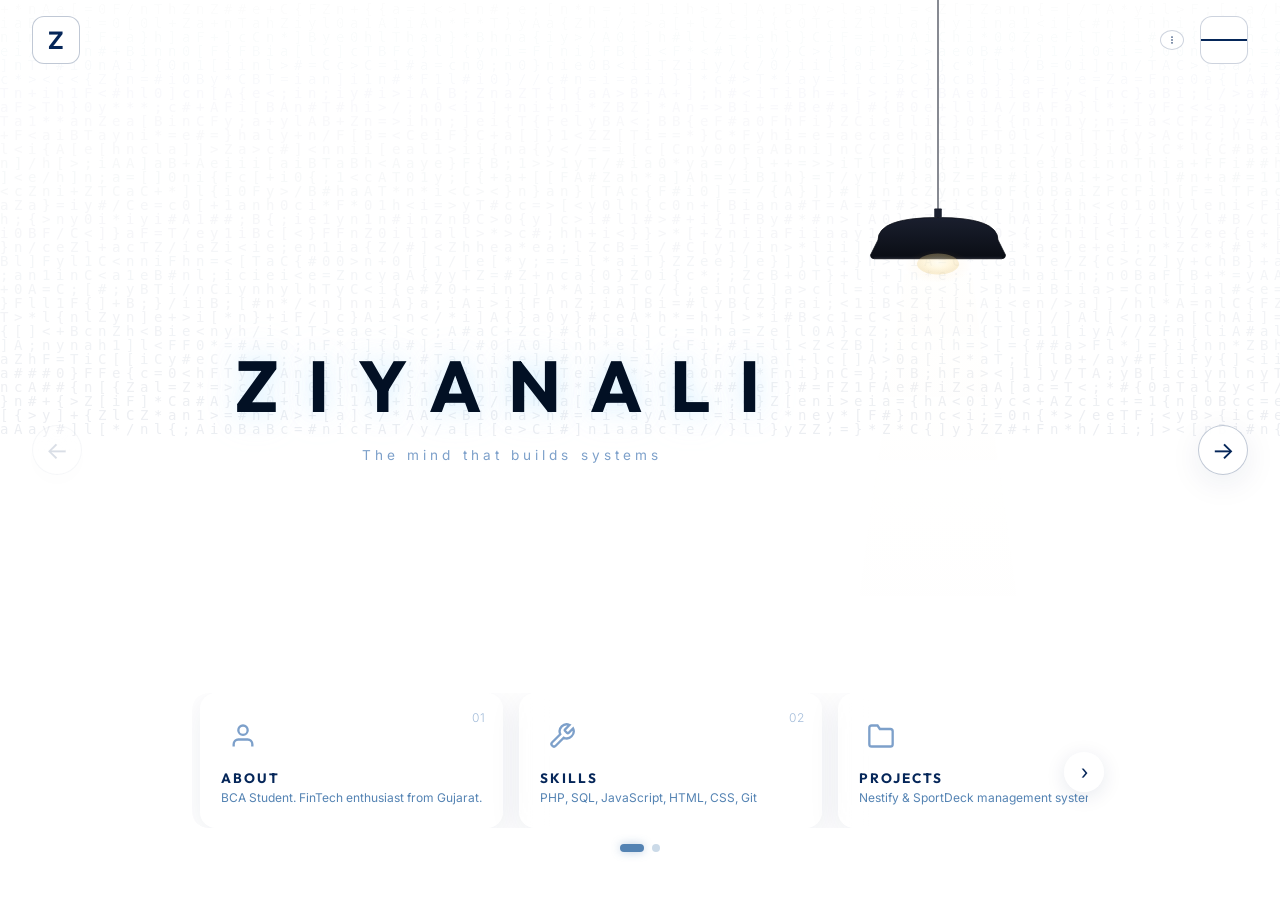
==== commit cdfdf2e9: "testing" ====
--- a/index.html
+++ b/index.html
@@ -12,10 +12,10 @@
   <link href="https://fonts.googleapis.com/css2?family=Inter:wght@400;500;600;700&family=Outfit:wght@400;500;700;800&display=swap" rel="stylesheet">
 
   <!-- Unified Modular Stylesheets -->
-  <link rel="stylesheet" href="/styles/global.css?v=1.0.1">
-  <link rel="stylesheet" href="/styles/glass.css?v=1.0.1">
-  <link rel="stylesheet" href="/styles/components.css?v=1.0.1">
-  <link rel="stylesheet" href="/styles/animations.css?v=1.0.1">
+  <link rel="stylesheet" href="/css/global.css">
+  <link rel="stylesheet" href="/css/glass.css">
+  <link rel="stylesheet" href="/css/components.css">
+  <link rel="stylesheet" href="/css/animations.css">
 </head>
 <body>
 
@@ -540,9 +540,9 @@
   </div>
 
   <!-- Core Behavioral Scripts -->
-  <script type="module" src="/scripts/theme.js?v=1.0.1"></script>
-  <script type="module" src="/scripts/app.js?v=1.0.1"></script>
-  <script type="module" src="/scripts/menu.js?v=1.0.1"></script>
-  <script src="/scripts/code-bg.js" defer></script>
+  <script type="module" src="/js/theme.js"></script>
+  <script type="module" src="/js/app.js"></script>
+  <script type="module" src="/js/menu.js"></script>
+  <script src="/js/code-bg.js" defer></script>
 </body>
 </html>
--- a/css/global.css
+++ b/css/global.css
@@ -0,0 +1,206 @@
+/* ==========================================
+   FinTech Portfolio: Global Styles
+   - Monochromatic Blue Gradient Theme
+   - Continuous shifting background animation
+   - Smooth viewport control & custom scrollbars
+   - Modern typography rules
+   ========================================== */
+
+:root {
+  color-scheme: light dark;
+
+  /* Monochromatic Blue Gradient Palette (EXACT HEX CODES) */
+  --color-darkest-navy: #021024;
+  --color-deep-navy: #052659;
+  --color-medium-blue: #5483B3;
+  --color-light-blue: #7DA0CA;
+  --color-very-light-blue: #C1E8FF;
+
+  /* Theme Transitions */
+  --transition-smooth: 0.4s cubic-bezier(0.16, 1, 0.3, 1);
+  --transition-bounce: 0.5s cubic-bezier(0.34, 1.56, 0.64, 1);
+
+  /* Typography Scale */
+  --font-heading: 'Outfit', system-ui, -apple-system, sans-serif;
+  --font-body: 'Inter', system-ui, -apple-system, sans-serif;
+  --text-h1: clamp(2.5rem, 1.5rem + 4vw, 4.5rem);
+  --text-h2: clamp(1.8rem, 1.2rem + 3vw, 3rem);
+  --text-h3: clamp(1.3rem, 1rem + 1.5vw, 2rem);
+  --text-body: clamp(0.95rem, 0.85rem + 0.3vw, 1.15rem);
+  --text-small: clamp(0.75rem, 0.7rem + 0.15vw, 0.85rem);
+}
+
+/* Dark Mode Variables (Default) */
+html[data-theme="dark"],
+html:not([data-theme="light"]) {
+  --bg-primary: var(--color-darkest-navy);
+  --text-primary: var(--color-very-light-blue);
+  --text-muted: rgba(193, 232, 255, 0.7);
+  --accent: var(--color-medium-blue);
+  --card-bg: rgba(5, 38, 89, 0.6);
+  --glass-bg: rgba(5, 38, 89, 0.6);
+  --glass-border: rgba(84, 131, 179, 0.3);
+  --glass-inner-glow: rgba(193, 232, 255, 0.1);
+  --glass-shadow: rgba(2, 16, 36, 0.5);
+
+  --scrollbar-track: rgba(2, 16, 36, 0.1);
+  --scrollbar-thumb: var(--color-medium-blue);
+  --scrollbar-thumb-hover: var(--color-light-blue);
+  
+  --bg-gradient: linear-gradient(135deg, #021024 0%, #052659 50%, #021024 100%);
+}
+
+/* Light Mode Variables */
+html[data-theme="light"] {
+  --bg-primary: var(--color-very-light-blue);
+  --text-primary: var(--color-deep-navy);
+  --text-muted: rgba(5, 38, 89, 0.85); /* Increased for readability */
+  --accent: var(--color-medium-blue);
+  --card-bg: rgba(255, 255, 255, 0.7); /* Opacity increased to 0.7 */
+  --glass-bg: rgba(255, 255, 255, 0.7); /* Opacity increased to 0.7 */
+  --glass-border: rgba(5, 38, 89, 0.2); /* 1px solid rgba(5, 38, 89, 0.2) */
+  --glass-inner-glow: rgba(255, 255, 255, 0.8); /* inset 0 1px 0 rgba(255, 255, 255, 0.8) */
+  --glass-shadow: rgba(5, 38, 89, 0.15);
+
+  --scrollbar-track: rgba(5, 38, 89, 0.05); /* Track background in light mode */
+  --scrollbar-thumb: var(--color-medium-blue); /* #5483B3 */
+  --scrollbar-thumb-hover: var(--color-light-blue);
+
+  --bg-gradient: linear-gradient(135deg, #C1E8FF 0%, #FFFFFF 100%);
+}
+
+/* Base Resets */
+*, *::before, *::after {
+  box-sizing: border-box;
+}
+
+html, body {
+  height: 100vh;
+  overflow: hidden; /* Prevents scrolling on the main page */
+  margin: 0;
+  padding: 0;
+}
+
+html {
+  scroll-behavior: smooth;
+}
+
+body {
+  color: var(--text-primary);
+  font-family: var(--font-body);
+  -webkit-font-smoothing: antialiased;
+  -moz-osx-font-smoothing: grayscale;
+  transition: background var(--transition-smooth), color var(--transition-smooth);
+}
+
+[data-theme="dark"] body {
+  background-color: #000000 !important;
+}
+
+[data-theme="light"] body {
+  background-color: #FFFFFF !important;
+}
+
+/* Custom Scrollbars (Webkit) */
+::-webkit-scrollbar {
+  width: 6px;
+  height: 6px;
+}
+
+::-webkit-scrollbar-track {
+  background: var(--scrollbar-track);
+}
+
+::-webkit-scrollbar-thumb {
+  background: var(--scrollbar-thumb);
+  border-radius: 10px;
+}
+
+::-webkit-scrollbar-thumb:hover {
+  background: var(--scrollbar-thumb-hover);
+}
+
+/* Custom Scrollbars (Firefox) */
+* {
+  scrollbar-width: thin;
+  scrollbar-color: var(--scrollbar-thumb) var(--scrollbar-track);
+}
+
+/* Typography styles */
+h1, h2, h3, h4, h5, h6 {
+  font-family: var(--font-heading);
+  font-weight: 700;
+  margin: 0;
+  line-height: 1.2;
+  color: var(--text-primary);
+}
+
+html[data-theme="light"] h1,
+html[data-theme="light"] h2,
+html[data-theme="light"] h3,
+html[data-theme="light"] h4,
+html[data-theme="light"] h5,
+html[data-theme="light"] h6 {
+  color: #021024 !important;
+}
+
+p {
+  margin: 0;
+  line-height: 1.6;
+}
+
+a {
+  color: var(--accent);
+  text-decoration: none;
+  transition: color 0.2s;
+}
+
+html[data-theme="light"] a {
+  color: #052659 !important;
+  text-decoration: underline !important;
+  text-decoration-color: #5483B3 !important;
+  text-decoration-thickness: 1.5px !important;
+  text-underline-offset: 3px !important;
+}
+
+a:hover {
+  color: var(--text-primary);
+}
+
+html[data-theme="light"] a:hover {
+  color: #5483B3 !important;
+  text-decoration-color: #052659 !important;
+}
+
+button {
+  font-family: inherit;
+  font-size: inherit;
+  color: inherit;
+  background: none;
+  border: none;
+  padding: 0;
+  cursor: pointer;
+  outline: none;
+}
+
+/* Utility classes */
+.sr-only {
+  position: absolute;
+  width: 1px;
+  height: 1px;
+  padding: 0;
+  margin: -1px;
+  overflow: hidden;
+  clip: rect(0, 0, 0, 0);
+  border: 0;
+}
+
+
+
+/* Mobile Scrolling Exception */
+@media (max-width: 768px) {
+  html, body {
+    height: auto;
+    overflow-y: auto;
+  }
+}
--- a/css/glass.css
+++ b/css/glass.css
@@ -0,0 +1,116 @@
+/* ==========================================
+   FinTech Portfolio: Glassmorphism & Badge Systems
+   - Core Liquid Glass specifications
+   - Glassmorphic status badges/pills with gradient overlays
+   ========================================== */
+
+/* Core Liquid Glass Card and Layout Panels */
+.liquid-glass {
+  backdrop-filter: blur(20px) saturate(180%);
+  -webkit-backdrop-filter: blur(20px) saturate(180%);
+  background: var(--glass-bg);
+  border: 1px solid var(--glass-border);
+  box-shadow: 
+    inset 0 1px 0 var(--glass-inner-glow),
+    0 8px 32px 0 var(--glass-shadow);
+  border-radius: 24px;
+  box-sizing: border-box;
+  transition: background var(--transition-smooth), border var(--transition-smooth), box-shadow var(--transition-smooth);
+}
+
+/* Status Badges / Pills */
+.status-pill {
+  display: inline-flex;
+  align-items: center;
+  gap: 0.5rem;
+  padding: 0.5rem 1rem;
+  border-radius: 99px;
+  font-family: var(--font-heading);
+  font-size: var(--text-small);
+  font-weight: 600;
+  backdrop-filter: blur(12px);
+  -webkit-backdrop-filter: blur(12px);
+  border: 1px solid rgba(255, 255, 255, 0.15);
+  box-shadow: 0 4px 12px rgba(0, 0, 0, 0.1);
+  color: var(--text-primary);
+  line-height: 1;
+  text-transform: capitalize;
+  white-space: nowrap;
+}
+
+/* Status Badge Gradients (Derived from the Monochromatic Blue Palette) */
+.badge-bronze,
+.badge-active {
+  background: linear-gradient(135deg, rgba(84, 131, 179, 0.2) 0%, rgba(125, 160, 202, 0.1) 100%);
+  border-color: rgba(84, 131, 179, 0.4);
+  box-shadow: 0 0 10px rgba(84, 131, 179, 0.15);
+  color: var(--color-very-light-blue);
+}
+
+.badge-navy,
+.badge-neutral {
+  background: linear-gradient(135deg, rgba(5, 38, 89, 0.25) 0%, rgba(84, 131, 179, 0.1) 100%);
+  border-color: rgba(5, 38, 89, 0.4);
+  box-shadow: 0 0 10px rgba(5, 38, 89, 0.15);
+  color: var(--color-very-light-blue);
+}
+
+.badge-cream,
+.badge-success {
+  background: linear-gradient(135deg, rgba(193, 232, 255, 0.15) 0%, rgba(255, 255, 255, 0.05) 100%);
+  border-color: rgba(193, 232, 255, 0.4);
+  box-shadow: 0 0 10px rgba(193, 232, 255, 0.15);
+  color: var(--color-medium-blue);
+}
+
+.badge-ice-blue {
+  background: linear-gradient(135deg, rgba(125, 160, 202, 0.2) 0%, rgba(5, 38, 89, 0.1) 100%);
+  border-color: rgba(125, 160, 202, 0.4);
+  box-shadow: 0 0 10px rgba(125, 160, 202, 0.15);
+  color: var(--color-very-light-blue);
+}
+/* Light Mode Overrides for Status Badges */
+html[data-theme="light"] .badge-bronze,
+html[data-theme="light"] .badge-active {
+  background: rgba(84, 131, 179, 0.15) !important;
+  border-color: #5483B3 !important;
+  color: #052659 !important;
+  box-shadow: none !important;
+}
+
+html[data-theme="light"] .badge-navy,
+html[data-theme="light"] .badge-neutral {
+  background: rgba(5, 38, 89, 0.08) !important;
+  border-color: #052659 !important;
+  color: #052659 !important;
+  box-shadow: none !important;
+}
+
+html[data-theme="light"] .badge-cream,
+html[data-theme="light"] .badge-success {
+  background: rgba(193, 232, 255, 0.3) !important;
+  border-color: #7DA0CA !important;
+  color: #052659 !important;
+  box-shadow: none !important;
+}
+
+html[data-theme="light"] .badge-ice-blue {
+  background: rgba(125, 160, 202, 0.15) !important;
+  border-color: #7DA0CA !important;
+  color: #052659 !important;
+  box-shadow: none !important;
+}
+
+[data-theme="light"] .glass-card {
+  background: rgba(0, 0, 0, 0.03) !important; /* Very faint grey */
+  border: 1px solid rgba(0, 0, 0, 0.08) !important;
+  box-shadow: 0 4px 20px rgba(0, 0, 0, 0.05);
+}
+
+/* High Contrast Adjustments */
+@media (forced-colors: active) {
+  .liquid-glass, .status-pill {
+    border: 1.5px solid CanvasText !important;
+    background: Canvas !important;
+  }
+}
--- a/css/components.css
+++ b/css/components.css
@@ -0,0 +1,1553 @@
+/* ==========================================
+   FinTech Portfolio: Core UI Components Layout
+   - Floating Navigation Sidebar (responsive)
+   - Glass Capsule Theme Toggle (fixed top-right)
+   - Glowing Border Cards (dual masked pseudo-element container)
+   - Dialog Modals (volumetric overlay, custom scrollbar)
+   - Three-dot ellipsis menu and spring dropdowns
+   ========================================== */
+
+/* Slider Layout & Containers */
+.slider-container {
+  width: 100vw;
+  height: 100vh;
+  overflow: hidden;
+  position: relative;
+}
+
+.slider-track {
+  display: flex;
+  width: 700%; /* 7 slides: Home + 6 categories */
+  height: 100%;
+  transition: transform 0.6s cubic-bezier(0.16, 1, 0.3, 1);
+}
+
+.slide {
+  width: 100vw;
+  height: 100vh;
+  flex-shrink: 0;
+  overflow-y: auto;
+  overflow-x: hidden;
+  box-sizing: border-box;
+  padding: 100px 4rem 4rem 4rem; /* 100px top padding to clear fixed top-nav */
+  display: flex;
+  flex-direction: column;
+  align-items: center;
+}
+
+#slide-0 {
+  overflow-y: auto;
+  overflow-x: hidden;
+  scroll-behavior: smooth;
+  padding: 0;
+  justify-content: flex-start;
+}
+
+#slide-0::-webkit-scrollbar {
+  width: 6px;
+}
+
+#slide-0::-webkit-scrollbar-track {
+  background: rgba(2, 16, 36, 0.1);
+  border-radius: 10px;
+}
+
+#slide-0::-webkit-scrollbar-thumb {
+  background: rgba(84, 131, 179, 0.4);
+  border-radius: 10px;
+}
+
+/* Slide Navigation Arrows */
+.slide-arrow {
+  position: absolute;
+  top: 50%;
+  transform: translateY(-50%);
+  width: 50px;
+  height: 50px;
+  background: rgba(5, 38, 89, 0.6);
+  backdrop-filter: blur(10px);
+  border: 1px solid rgba(84, 131, 179, 0.3);
+  border-radius: 50%;
+  color: #C1E8FF;
+  font-size: 1.5rem;
+  cursor: pointer;
+  z-index: 50;
+  transition: all 0.3s ease;
+  display: flex;
+  align-items: center;
+  justify-content: center;
+}
+
+.slide-arrow:hover {
+  background: rgba(5, 38, 89, 0.65);
+  border-color: rgba(193, 232, 255, 0.5);
+  color: #C1E8FF;
+  transform: translateY(-50%) scale(1.1);
+  box-shadow: 0 0 20px rgba(84, 131, 179, 0.4);
+}
+
+.slide-arrow:active {
+  transform: translateY(-50%) scale(0.95);
+}
+
+.slide-arrow-left {
+  left: 2rem;
+}
+
+.slide-arrow-right {
+  right: 2rem;
+}
+
+.slide-arrow:disabled {
+  opacity: 0.15;
+  cursor: not-allowed;
+  pointer-events: none;
+}
+
+/* Glass Card layout block (About Page wrapper) */
+.glass-card {
+  position: relative;
+  border-radius: 24px;
+  background: var(--card-bg);
+  backdrop-filter: blur(20px) saturate(180%);
+  -webkit-backdrop-filter: blur(20px) saturate(180%);
+  border: 1px solid var(--glass-border);
+  box-shadow: 
+    inset 0 1px 0 var(--glass-inner-glow),
+    0 8px 32px 0 var(--glass-shadow);
+  padding: 3rem;
+  width: 100%;
+  max-width: 1200px;
+  margin: auto auto;
+  box-sizing: border-box;
+}
+
+/* Lamp Dashboard layout block */
+.lamp-dashboard {
+  position: relative;
+  width: 100%;
+  min-height: 100%;
+  display: flex;
+  flex-direction: column;
+  align-items: center;
+  padding: 6rem 2rem 2rem 2rem; /* Top padding for nav */
+  box-sizing: border-box;
+}
+
+/* Fixed Header - Steady on Scroll */
+.fixed-header {
+  position: fixed;
+  top: 0;
+  left: 0;
+  right: 0;
+  height: 80px;
+  display: flex;
+  justify-content: space-between;
+  align-items: center;
+  padding: 0 2rem;
+  z-index: 1000;
+  background: transparent; /* Let code-rain show through */
+  pointer-events: none; /* Let clicks pass through empty areas */
+}
+
+.fixed-header > * {
+  pointer-events: auto; /* Re-enable clicks on logo and controls */
+}
+
+/* Logo Styling */
+.header-logo {
+  display: flex;
+  align-items: center;
+}
+
+.logo-box {
+  width: 48px;
+  height: 48px;
+  background: rgba(5, 38, 89, 0.6);
+  backdrop-filter: blur(10px);
+  border: 1px solid rgba(84, 131, 179, 0.3);
+  border-radius: 12px;
+  display: flex;
+  align-items: center;
+  justify-content: center;
+  font-size: 1.5rem;
+  font-weight: 700;
+  color: #C1E8FF;
+}
+
+/* Right Controls Container */
+.header-controls {
+  display: flex;
+  align-items: center;
+  gap: 1rem;
+}
+
+/* Icon Buttons (Dots & Hamburger) */
+.icon-btn {
+  width: 48px;
+  height: 48px;
+  background: rgba(5, 38, 89, 0.6);
+  backdrop-filter: blur(10px);
+  border: 1px solid rgba(84, 131, 179, 0.3);
+  border-radius: 12px;
+  display: flex;
+  align-items: center;
+  justify-content: center;
+  cursor: pointer;
+  color: #C1E8FF;
+  transition: all 0.3s ease;
+}
+
+.icon-btn:hover {
+  background: rgba(84, 131, 179, 0.4);
+  border-color: rgba(193, 232, 255, 0.5);
+}
+
+/* Hamburger Lines Animation */
+.hamburger-line {
+  display: block;
+  width: 20px;
+  height: 2px;
+  background: #C1E8FF;
+  margin: 3px 0;
+  transition: all 0.3s ease;
+}
+
+.hamburger-btn.active .hamburger-line:nth-child(1) {
+  transform: rotate(45deg) translate(5px, 5px);
+}
+.hamburger-btn.active .hamburger-line:nth-child(2) {
+  opacity: 0;
+}
+.hamburger-btn.active .hamburger-line:nth-child(3) {
+  transform: rotate(-45deg) translate(5px, -5px);
+}
+
+/* Left Slide-Out Menu */
+.slide-out-menu {
+  position: fixed;
+  top: 0;
+  left: 0;
+  width: 300px;
+  height: 100vh;
+  background: rgba(2, 16, 36, 0.95);
+  backdrop-filter: blur(20px);
+  -webkit-backdrop-filter: blur(20px);
+  border-right: 1px solid rgba(84, 131, 179, 0.2);
+  z-index: 999;
+  transform: translateX(-100%);
+  transition: transform 0.4s cubic-bezier(0.34, 1.56, 0.64, 1);
+  display: flex;
+  flex-direction: column;
+  justify-content: center;
+  padding: 2rem;
+  box-sizing: border-box;
+}
+
+.slide-out-menu.active {
+  transform: translateX(0);
+}
+
+/* Animated Links inside Slide-Out */
+.slide-nav-links {
+  display: flex;
+  flex-direction: column;
+  gap: 2.5rem;
+  align-items: center;
+  padding: 2rem 0;
+}
+
+.slide-link {
+  display: flex;
+  flex-direction: column;
+  align-items: center;
+  gap: 0.75rem;
+  color: #7DA0CA;
+  text-decoration: none;
+  transition: all 0.3s cubic-bezier(0.34, 1.56, 0.64, 1);
+  opacity: 0;
+  transform: translateX(-30px);
+}
+
+/* Staggered entrance animation */
+.slide-out-menu.active .slide-link {
+  opacity: 1;
+  transform: translateX(0);
+}
+.slide-out-menu.active .slide-link:nth-child(1) { transition-delay: 0.1s; }
+.slide-out-menu.active .slide-link:nth-child(2) { transition-delay: 0.15s; }
+.slide-out-menu.active .slide-link:nth-child(3) { transition-delay: 0.2s; }
+.slide-out-menu.active .slide-link:nth-child(4) { transition-delay: 0.25s; }
+.slide-out-menu.active .slide-link:nth-child(5) { transition-delay: 0.3s; }
+.slide-out-menu.active .slide-link:nth-child(6) { transition-delay: 0.35s; }
+.slide-out-menu.active .slide-link:nth-child(7) { transition-delay: 0.4s; }
+
+/* Icon Styling */
+.slide-link svg {
+  transition: all 0.3s ease;
+  filter: drop-shadow(0 0 0 transparent);
+}
+
+/* Text Styling (Hidden by default) */
+.link-text {
+  font-size: 0.65rem;
+  font-weight: 700;
+  letter-spacing: 0.2em;
+  color: #C1E8FF;
+  opacity: 0;
+  transform: translateY(-10px);
+  transition: all 0.3s ease;
+  pointer-events: none;
+}
+
+/* Hover Effects */
+.slide-link:hover {
+  color: #C1E8FF;
+  transform: translateY(-4px);
+}
+
+.slide-link:hover svg {
+  filter: drop-shadow(0 0 12px rgba(193, 232, 255, 0.6));
+  transform: scale(1.1);
+}
+
+.slide-link:hover .link-text {
+  opacity: 1;
+  transform: translateY(0);
+}
+
+/* Active State */
+.slide-link.active {
+  color: #C1E8FF;
+}
+.slide-link.active svg {
+  filter: drop-shadow(0 0 15px rgba(84, 131, 179, 0.8));
+}
+.slide-link.active .link-text {
+  opacity: 1;
+  transform: translateY(0);
+  color: #5483B3;
+}
+
+/* Overlay */
+.menu-overlay {
+  position: fixed;
+  top: 0;
+  left: 0;
+  right: 0;
+  bottom: 0;
+  background: rgba(0, 0, 0, 0.5);
+  z-index: 998;
+  opacity: 0;
+  pointer-events: none;
+  transition: opacity 0.3s ease;
+}
+
+.menu-overlay.active {
+  opacity: 1;
+  pointer-events: auto;
+}
+
+.lamp-container {
+  position: absolute;
+  top: 0;
+  right: 15%; /* Changed from left: 50% */
+  left: auto;
+  transform: none; /* Remove translateX(-50%) */
+  width: 300px; /* Slightly smaller */
+  height: 100vh;
+  z-index: 5;
+  cursor: pointer;
+  transform-origin: top center;
+  pointer-events: none; /* Let clicks pass through to lamp only */
+}
+
+.lamp-container svg {
+  pointer-events: auto; /* Re-enable clicks on the SVG itself */
+}
+
+/* Update swing animation to work from right side */
+.lamp-container.swinging {
+  animation: lampSwingRight 2s cubic-bezier(0.34, 1.56, 0.64, 1);
+}
+
+@keyframes lampSwingRight {
+  0% { transform: rotate(0deg); }
+  20% { transform: rotate(-6deg); }
+  40% { transform: rotate(5deg); }
+  60% { transform: rotate(-3deg); }
+  80% { transform: rotate(2deg); }
+  100% { transform: rotate(0deg); }
+}
+
+/* DARK MODE: Light ON */
+[data-theme="dark"] .lamp-bulb {
+  opacity: 1;
+  filter: drop-shadow(0 0 8px #FFD88A);
+}
+[data-theme="dark"] .lamp-bulb-glow {
+  opacity: 1;
+}
+[data-theme="dark"] .lamp-light-cone {
+  opacity: 1;
+}
+
+/* LIGHT MODE: Light OFF */
+[data-theme="light"] .lamp-bulb {
+  opacity: 0.3;
+  filter: none;
+}
+[data-theme="light"] .lamp-bulb-glow {
+  opacity: 0.1;
+}
+[data-theme="light"] .lamp-light-cone {
+  opacity: 0.05;
+}
+[data-theme="light"] .hanging-lamp line {
+  stroke: #4a5060;
+}
+[data-theme="light"] path[d*="shadeGrad"] {
+  fill: #3a4050;
+}
+
+/* Remove old theme toggle */
+.theme-toggle, .lamp-nav .theme-toggle {
+  display: none !important;
+}
+
+.lamp-hero-content {
+  position: absolute;
+  top: 45%;
+  left: 40%; /* Changed from 50% */
+  transform: translate(-50%, -50%);
+  text-align: center;
+  z-index: 6;
+}
+
+.lamp-title {
+  font-size: 4.5rem; /* Slightly smaller to fit asymmetric layout */
+  font-weight: 700;
+  color: #C1E8FF;
+  letter-spacing: 0.4em;
+  margin: 0;
+  text-shadow: 
+    0 0 20px rgba(193, 232, 255, 0.5),
+    0 0 40px rgba(193, 232, 255, 0.3);
+}
+
+.lamp-tagline {
+  font-size: 0.85rem;
+  color: #7DA0CA;
+  letter-spacing: 0.3em;
+  margin-top: 1rem;
+}
+
+.portfolio-grid {
+  display: grid;
+  grid-template-columns: 1fr;
+  gap: 2rem;
+  width: 100%;
+  max-width: 1200px;
+  margin: 0 auto;
+}
+
+@media (min-width: 768px) {
+  .portfolio-grid {
+    grid-template-columns: repeat(2, 1fr);
+  }
+}
+
+@media (min-width: 1100px) {
+  .portfolio-grid {
+    grid-template-columns: repeat(3, 1fr);
+  }
+}
+
+
+
+/* Glowing Border Cards */
+.glow-card {
+  position: relative;
+  border-radius: 24px;
+  background: var(--card-bg); /* Dynamic backdrop-filter content card background */
+  backdrop-filter: blur(20px) saturate(180%);
+  -webkit-backdrop-filter: blur(20px) saturate(180%);
+  z-index: 1;
+  cursor: pointer;
+  height: 280px;
+  display: flex;
+  flex-direction: column;
+  transition: transform 0.3s cubic-bezier(0.16, 1, 0.3, 1), box-shadow 0.3s cubic-bezier(0.16, 1, 0.3, 1);
+}
+
+.glow-card::before {
+  content: '';
+  position: absolute;
+  inset: -1px;
+  border-radius: 24px;
+  padding: 1.5px;
+  background: var(--glow-gradient);
+  -webkit-mask: linear-gradient(#fff 0 0) content-box, linear-gradient(#fff 0 0);
+  -webkit-mask-composite: xor;
+  mask: linear-gradient(#fff 0 0) content-box, linear-gradient(#fff 0 0);
+  mask-composite: exclude;
+  pointer-events: none;
+  z-index: -1;
+  opacity: 0.4;
+  transition: opacity 0.3s ease;
+}
+
+/* Gradients for borders (Strict color palettes) */
+.glow-card-1 {
+  --glow-gradient: linear-gradient(135deg, #5483B3 0%, #7DA0CA 100%); /* Medium Blue to Light Blue */
+  --glow-color: rgba(84, 131, 179, 0.3);
+}
+
+.glow-card-2 {
+  --glow-gradient: linear-gradient(135deg, #052659 0%, #5483B3 100%); /* Deep Navy to Medium Blue */
+  --glow-color: rgba(5, 38, 89, 0.4);
+}
+
+/* Hover transitions */
+.glow-card:hover {
+  transform: translateY(-8px);
+  box-shadow: 0 0 40px var(--glow-color);
+}
+
+.glow-card:hover::before {
+  opacity: 0.9;
+}
+
+/* Card inner details formatting */
+.card-content {
+  padding: 2.25rem;
+  display: flex;
+  flex-direction: column;
+  height: 100%;
+  box-sizing: border-box;
+  justify-content: space-between;
+  gap: 1rem;
+}
+
+.card-header-icon {
+  width: 48px;
+  height: 48px;
+  border-radius: 14px;
+  background: rgba(255, 255, 255, 0.05);
+  border: 1px solid var(--glass-border);
+  display: flex;
+  align-items: center;
+  justify-content: center;
+  font-size: 1.5rem;
+  box-shadow: 0 4px 12px rgba(0, 0, 0, 0.15);
+}
+
+.card-title {
+  font-size: var(--text-h3);
+  font-weight: 700;
+  color: var(--text-primary);
+  margin-top: 0.5rem;
+}
+
+.card-preview-text {
+  font-size: var(--text-body);
+  color: var(--text-muted);
+  line-height: 1.6;
+  flex-grow: 1;
+  display: -webkit-box;
+  -webkit-line-clamp: 3;
+  line-clamp: 3;
+  -webkit-box-orient: vertical;
+  overflow: hidden;
+}
+
+.card-footer-trigger {
+  font-family: var(--font-heading);
+  font-size: var(--text-small);
+  font-weight: 700;
+  color: var(--accent);
+  display: inline-flex;
+  align-items: center;
+  gap: 0.5rem;
+}
+
+.card-footer-trigger svg {
+  transition: transform var(--transition-smooth);
+}
+
+.glow-card:hover .card-footer-trigger svg {
+  transform: translateX(6px);
+}
+
+/* Dialog Modal */
+dialog.modal-card {
+  width: min(70vw, 850px);
+  max-height: 80vh;
+  border: 1px solid var(--glass-border);
+  background: var(--bg-primary);
+  color: var(--text-primary);
+  border-radius: 24px;
+  padding: 0;
+  overflow: hidden;
+  box-shadow: 0 20px 50px rgba(0, 0, 0, 0.5);
+  outline: none;
+  opacity: 0;
+  transform: scale(0.9) translateY(20px);
+  transition: opacity 0.25s ease, transform 0.25s cubic-bezier(0.34, 1.56, 0.64, 1);
+  display: flex;
+  flex-direction: column;
+}
+
+dialog.modal-card[open] {
+  opacity: 1;
+  transform: scale(1) translateY(0);
+}
+
+dialog::backdrop {
+  background: rgba(2, 16, 36, 0.6);
+  backdrop-filter: none;
+  -webkit-backdrop-filter: none;
+  opacity: 0;
+  transition: opacity 0.25s ease;
+}
+
+dialog[open]::backdrop {
+  opacity: 1;
+}
+
+.modal-head {
+  display: flex;
+  justify-content: space-between;
+  align-items: center;
+  padding: 1.5rem 2.25rem;
+  border-bottom: 1px solid var(--glass-border);
+}
+
+.modal-title {
+  font-size: var(--text-h3);
+  font-family: var(--font-heading);
+  font-weight: 700;
+  color: var(--text-primary);
+  transition: all 0.3s ease;
+}
+
+.modal-title.bridge-title {
+  text-transform: uppercase;
+  letter-spacing: 0.25em;
+  font-size: 1.8rem;
+  font-weight: 800;
+  background: linear-gradient(135deg, var(--color-medium-blue) 0%, var(--color-very-light-blue) 100%);
+  -webkit-background-clip: text;
+  background-clip: text;
+  -webkit-text-fill-color: transparent;
+  filter: drop-shadow(0 0 10px rgba(84, 131, 179, 0.4));
+  margin: 0 auto;
+  padding-left: 56px; /* Offset side buttons in modal-head to visually center it */
+}
+
+.modal-body,
+.modal-content {
+  padding: 2.25rem;
+  overflow-y: auto; /* Scroll only happens here */
+  flex-grow: 1;
+  max-height: calc(85vh - 80px);
+}
+
+/* Three-dot ellipsis menu */
+.modal-menu-container {
+  position: relative;
+  display: inline-block;
+  margin-right: 1.25rem;
+}
+
+.three-dots-btn {
+  display: flex;
+  flex-direction: column;
+  justify-content: space-between;
+  width: 24px;
+  height: 20px;
+  cursor: pointer;
+  padding: 4px;
+  border-radius: 50%;
+  transition: background 0.2s;
+}
+
+.three-dots-btn:hover {
+  background: rgba(255, 255, 255, 0.08);
+}
+
+.three-dots-btn span {
+  display: block;
+  width: 4px;
+  height: 4px;
+  background-color: var(--text-primary);
+  border-radius: 50%;
+  margin: 0 auto;
+  transition: transform 0.2s, background-color 0.2s;
+}
+
+.three-dots-btn:hover span {
+  animation: pulseDot 1.2s infinite ease-in-out;
+}
+
+.three-dots-btn:hover span:nth-child(2) { animation-delay: 0.2s; }
+.three-dots-btn:hover span:nth-child(3) { animation-delay: 0.4s; }
+
+/* SpringDropdown Menu */
+.dropdown-menu {
+  position: absolute;
+  top: 2.25rem;
+  right: 0;
+  width: 170px;
+  padding: 0.5rem;
+  list-style: none;
+  margin: 0;
+  z-index: 1100;
+  display: flex;
+  flex-direction: column;
+  gap: 0.25rem;
+  transform: scale(0.8) translateY(-10px);
+  opacity: 0;
+  visibility: hidden;
+  transition: transform 0.3s cubic-bezier(0.34, 1.56, 0.64, 1), opacity 0.3s ease, visibility 0.3s ease;
+}
+
+.dropdown-menu.open {
+  transform: scale(1) translateY(0);
+  opacity: 1;
+  visibility: visible;
+}
+
+.dropdown-item a {
+  display: block;
+  padding: 0.6rem 0.8rem;
+  font-size: var(--text-small);
+  font-weight: 600;
+  font-family: var(--font-heading);
+  border-radius: 10px;
+  transition: background 0.2s, color 0.2s;
+}
+
+.dropdown-item a:hover {
+  background: var(--color-medium-blue);
+  color: var(--color-very-light-blue);
+}
+
+.modal-close-btn {
+  display: flex;
+  align-items: center;
+  justify-content: center;
+  width: 32px;
+  height: 32px;
+  border-radius: 50%;
+  background: rgba(255, 255, 255, 0.05);
+  border: 1px solid var(--glass-border);
+  transition: background 0.2s, transform 0.2s;
+  color: var(--text-primary);
+}
+
+.modal-close-btn:hover {
+  background: rgba(255, 255, 255, 0.15);
+  transform: rotate(90deg);
+}
+
+/* Responsiveness overrides */
+@media (max-width: 768px) {
+  .fixed-header {
+    padding: 0 1rem;
+    height: 70px;
+  }
+
+  .slide {
+    padding: 90px 1.5rem 2rem 1.5rem;
+  }
+
+  .slide-arrow {
+    width: 44px;
+    height: 44px;
+    font-size: 1.2rem;
+  }
+
+  .slide-arrow-left {
+    left: 0.5rem;
+  }
+
+  .slide-arrow-right {
+    right: 0.5rem;
+  }
+
+
+
+
+}
+
+.bridge-button-group {
+  display: flex;
+  justify-content: center;
+  gap: 1rem;
+  padding: 2rem 0;
+  flex-wrap: wrap;
+}
+
+.bridge-pill-btn {
+  display: flex;
+  align-items: center;
+  gap: 0.5rem;
+  padding: 0.75rem 1.5rem;
+  border-radius: 9999px;
+  background: rgba(193, 232, 255, 0.05);
+  border: 1px solid rgba(84, 131, 179, 0.3);
+  color: #C1E8FF;
+  text-decoration: none;
+  font-weight: 500;
+  transition: all 0.3s ease;
+}
+
+html[data-theme="light"] .bridge-pill-btn {
+  color: #052659 !important;
+  background: rgba(5, 38, 89, 0.08) !important;
+  border-color: rgba(5, 38, 89, 0.2) !important;
+}
+
+.bridge-pill-btn:hover {
+  transform: translateY(-2px);
+  border-color: #5483B3;
+  box-shadow: 0 0 15px rgba(84, 131, 179, 0.2);
+}
+
+html[data-theme="light"] .bridge-pill-btn:hover {
+  border-color: #5483B3 !important;
+  background: rgba(5, 38, 89, 0.12) !important;
+  box-shadow: 0 0 15px rgba(84, 131, 179, 0.2) !important;
+  color: #052659 !important;
+}
+
+/* Light Mode Overrides for Slide-Out Navigation */
+html[data-theme="light"] .icon-btn {
+  background: rgba(255, 255, 255, 0.8) !important;
+  border-color: rgba(5, 38, 89, 0.2) !important;
+  color: #052659 !important;
+}
+
+html[data-theme="light"] .icon-btn:hover {
+  background: rgba(5, 38, 89, 0.1) !important;
+  border-color: rgba(5, 38, 89, 0.4) !important;
+}
+
+html[data-theme="light"] .hamburger-line {
+  background: #052659 !important;
+}
+
+html[data-theme="light"] .slide-out-menu {
+  background: rgba(255, 255, 255, 0.9) !important;
+  border-right-color: rgba(5, 38, 89, 0.15) !important;
+}
+
+html[data-theme="light"] .slide-link {
+  color: #5483B3 !important;
+}
+
+html[data-theme="light"] .slide-link:hover,
+html[data-theme="light"] .slide-link.active {
+  color: #052659 !important;
+}
+
+html[data-theme="light"] .slide-link.active .link-text {
+  color: #052659 !important;
+}
+
+html[data-theme="light"] .slide-link:hover svg {
+  filter: drop-shadow(0 0 12px rgba(5, 38, 89, 0.4)) !important;
+}
+
+html[data-theme="light"] .slide-link.active svg {
+  filter: drop-shadow(0 0 15px rgba(84, 131, 179, 0.6)) !important;
+}
+
+html[data-theme="light"] .link-text {
+  color: #052659 !important;
+}
+
+html[data-theme="light"] .logo-box {
+  color: #052659 !important;
+  background: rgba(255, 255, 255, 0.8) !important;
+  border-color: rgba(5, 38, 89, 0.25) !important;
+}
+
+html[data-theme="light"] .slide-arrow {
+  background: rgba(255, 255, 255, 0.75) !important;
+  border-color: rgba(5, 38, 89, 0.25) !important;
+  color: #052659 !important;
+  box-shadow: 0 8px 32px 0 rgba(5, 38, 89, 0.08) !important;
+}
+
+html[data-theme="light"] .slide-arrow:hover {
+  background: rgba(255, 255, 255, 0.95) !important;
+  border-color: #052659 !important;
+  color: #052659 !important;
+  box-shadow: 0 8px 32px 0 rgba(5, 38, 89, 0.15) !important;
+}
+
+
+
+
+
+html[data-theme="light"] dialog.modal-card {
+  background: rgba(255, 255, 255, 0.85) !important;
+  color: #052659 !important;
+  border-color: rgba(5, 38, 89, 0.2) !important;
+}
+
+html[data-theme="light"] dialog::backdrop {
+  background: rgba(255, 255, 255, 0.3) !important;
+  backdrop-filter: none !important;
+  -webkit-backdrop-filter: none !important;
+}
+
+html[data-theme="light"] .modal-head {
+  border-bottom-color: rgba(5, 38, 89, 0.15) !important;
+}
+
+html[data-theme="light"] .modal-title {
+  color: #021024 !important;
+}
+
+html[data-theme="light"] .modal-body {
+  color: #052659 !important;
+}
+
+html[data-theme="light"] .modal-close-btn {
+  background: rgba(5, 38, 89, 0.05) !important;
+  border-color: rgba(5, 38, 89, 0.15) !important;
+  color: #052659 !important;
+}
+
+html[data-theme="light"] .modal-close-btn:hover {
+  background: rgba(5, 38, 89, 0.15) !important;
+}
+
+html[data-theme="light"] .three-dots-btn span {
+  background-color: #052659 !important;
+}
+
+html[data-theme="light"] .dropdown-menu {
+  background: rgba(255, 255, 255, 0.95) !important;
+  border-color: rgba(5, 38, 89, 0.2) !important;
+}
+
+html[data-theme="light"] .dropdown-item a {
+  color: #052659 !important;
+}
+
+html[data-theme="light"] .dropdown-item a:hover {
+  background: #5483B3 !important;
+  color: #ffffff !important;
+}
+
+/* ==========================================
+   Cue Cards / Feature Grid Styles
+   ========================================== */
+.carousel-section {
+  position: absolute;
+  bottom: 3rem;
+  left: 50%;
+  transform: translateX(-50%);
+  width: 70%; /* Narrower to avoid lamp area */
+  max-width: 900px;
+  z-index: 10;
+}
+
+.carousel-wrapper {
+  position: relative; /* For arrow positioning */
+  overflow: hidden;
+  border-radius: 16px;
+  touch-action: pan-y;
+}
+
+.carousel-track {
+  display: flex;
+  transition: transform 0.5s cubic-bezier(0.34, 1.56, 0.64, 1);
+  will-change: transform;
+}
+
+.carousel-slide {
+  min-width: 100%;
+  display: grid;
+  grid-template-columns: repeat(3, 1fr);
+  gap: 1rem;
+  padding: 0 0.5rem;
+  box-sizing: border-box;
+  flex-shrink: 0;
+}
+
+/* Push dots below the cards */
+.carousel-dots {
+  display: flex;
+  justify-content: center;
+  gap: 0.5rem;
+  margin-top: 1rem;
+  pointer-events: auto;
+}
+
+.dot {
+  width: 8px;
+  height: 8px;
+  border-radius: 50%;
+  background: rgba(84, 131, 179, 0.3);
+  border: none;
+  cursor: pointer;
+  transition: all 0.3s ease;
+  padding: 0;
+}
+
+.dot.active {
+  background: #5483B3;
+  width: 24px;
+  border-radius: 4px;
+}
+
+.dot:hover {
+  background: rgba(84, 131, 179, 0.6);
+}
+
+/* Carousel Arrows - position at vertical center of carousel area only */
+.carousel-arrow {
+  position: absolute;
+  top: 50%;
+  transform: translateY(-50%);
+  width: 40px;
+  height: 40px;
+  background: rgba(5, 38, 89, 0.6);
+  backdrop-filter: blur(10px);
+  -webkit-backdrop-filter: blur(10px);
+  border: 1px solid rgba(84, 131, 179, 0.3);
+  border-radius: 50%;
+  color: #C1E8FF;
+  font-size: 1.25rem;
+  cursor: pointer;
+  z-index: 11;
+  transition: all 0.3s ease;
+  display: flex;
+  align-items: center;
+  justify-content: center;
+  padding: 0;
+}
+
+.carousel-arrow:hover {
+  background: rgba(5, 38, 89, 0.8);
+  border-color: rgba(84, 131, 179, 0.6);
+  box-shadow: 0 0 15px rgba(84, 131, 179, 0.3);
+}
+
+/* Automatic hiding via disabled state */
+.carousel-arrow:disabled {
+  opacity: 0;
+  pointer-events: none;
+  transform: translateY(-50%) scale(0.8);
+}
+
+.carousel-prev {
+  left: -1rem;
+}
+
+.carousel-next {
+  right: -1rem;
+}
+
+/* Touch feedback */
+.carousel-track.dragging {
+  transition: none;
+  cursor: grabbing;
+}
+
+.carousel-track.dragging .cue-card {
+  pointer-events: none;
+}
+
+.cue-card {
+  position: relative;
+  background: rgba(5, 38, 89, 0.3);
+  backdrop-filter: blur(10px);
+  border: 1px solid rgba(84, 131, 179, 0.2);
+  border-radius: 16px;
+  padding: 1.25rem;
+  display: flex;
+  flex-direction: column;
+  align-items: flex-start;
+  gap: 0.75rem;
+  cursor: pointer;
+  transition: all 0.4s cubic-bezier(0.34, 1.56, 0.64, 1);
+  overflow: hidden;
+}
+
+.cue-card::before {
+  content: '';
+  position: absolute;
+  top: 0;
+  left: 0;
+  right: 0;
+  bottom: 0;
+  background: linear-gradient(135deg, rgba(84, 131, 179, 0.1) 0%, transparent 60%);
+  opacity: 0;
+  transition: opacity 0.4s ease;
+  pointer-events: none;
+}
+
+.cue-card:hover {
+  background: rgba(5, 38, 89, 0.5);
+  border-color: rgba(84, 131, 179, 0.5);
+  transform: translateY(-6px);
+  box-shadow: 0 15px 40px rgba(2, 16, 36, 0.6);
+}
+
+.cue-card:hover::before {
+  opacity: 1;
+}
+
+.cue-card-icon {
+  width: 44px;
+  height: 44px;
+  display: flex;
+  align-items: center;
+  justify-content: center;
+  background: rgba(84, 131, 179, 0.2);
+  border: 1px solid rgba(125, 160, 202, 0.3);
+  border-radius: 12px;
+  color: #7DA0CA;
+  transition: all 0.3s ease;
+}
+
+.cue-card:hover .cue-card-icon {
+  background: rgba(84, 131, 179, 0.3);
+  border-color: rgba(125, 160, 202, 0.5);
+  color: #C1E8FF;
+  transform: scale(1.08);
+}
+
+.cue-number {
+  position: absolute;
+  top: 1rem;
+  right: 1rem;
+  font-size: 0.75rem;
+  font-weight: 300;
+  color: #5483B3;
+  letter-spacing: 0.1em;
+  opacity: 0.6;
+}
+
+.cue-content {
+  display: flex;
+  flex-direction: column;
+  gap: 0.25rem;
+}
+
+.cue-content h3 {
+  font-size: 0.85rem;
+  font-weight: 600;
+  letter-spacing: 0.15em;
+  color: #C1E8FF;
+  margin: 0;
+  text-transform: uppercase;
+}
+
+.cue-content p {
+  font-size: 0.75rem;
+  color: #7DA0CA;
+  margin: 0;
+  line-height: 1.4;
+}
+
+/* Light Mode Glass Cue Cards */
+[data-theme="light"] .cue-card {
+  background: rgba(255, 255, 255, 0.25) !important;
+  backdrop-filter: blur(20px) saturate(180%) !important;
+  -webkit-backdrop-filter: blur(20px) saturate(180%) !important;
+  border: 1px solid rgba(255, 255, 255, 0.4) !important;
+  box-shadow: 
+    0 8px 32px rgba(5, 38, 89, 0.08),
+    inset 0 1px 0 rgba(255, 255, 255, 0.6) !important;
+  border-radius: 16px;
+}
+
+/* Light Mode Cue Card Icon */
+[data-theme="light"] .cue-card-icon {
+  background: rgba(255, 255, 255, 0.4) !important;
+  border: 1px solid rgba(255, 255, 255, 0.5) !important;
+  box-shadow: inset 0 1px 0 rgba(255, 255, 255, 0.8);
+}
+
+/* Light Mode Cue Card Text */
+[data-theme="light"] .cue-card h3 {
+  color: #052659 !important;
+  font-weight: 700;
+}
+
+[data-theme="light"] .cue-card p {
+  color: #5483B3 !important;
+}
+
+[data-theme="light"] .cue-number {
+  color: #7DA0CA !important;
+  opacity: 0.7;
+}
+
+/* Hover Effect - Enhanced Glass */
+[data-theme="light"] .cue-card:hover {
+  background: rgba(255, 255, 255, 0.4) !important;
+  border-color: rgba(84, 131, 179, 0.4) !important;
+  box-shadow: 
+    0 12px 40px rgba(5, 38, 89, 0.12),
+    inset 0 1px 0 rgba(255, 255, 255, 0.9) !important;
+  transform: translateY(-6px);
+}
+
+/* Carousel Wrapper Glass in Light Mode */
+[data-theme="light"] .carousel-wrapper {
+  background: rgba(255, 255, 255, 0.1) !important;
+  backdrop-filter: blur(10px) !important;
+  -webkit-backdrop-filter: blur(10px) !important;
+}
+
+/* Carousel Dots in Light Mode */
+[data-theme="light"] .dot {
+  background: rgba(84, 131, 179, 0.3) !important;
+}
+
+[data-theme="light"] .dot.active {
+  background: #5483B3 !important;
+  box-shadow: 0 0 10px rgba(84, 131, 179, 0.4);
+}
+
+/* Carousel Arrows in Light Mode */
+[data-theme="light"] .carousel-arrow {
+  background: rgba(255, 255, 255, 0.3) !important;
+  backdrop-filter: blur(10px) !important;
+  border: 1px solid rgba(255, 255, 255, 0.5) !important;
+  color: #052659 !important;
+  box-shadow: 0 4px 20px rgba(5, 38, 89, 0.1);
+}
+
+[data-theme="light"] .carousel-arrow:hover {
+  background: rgba(255, 255, 255, 0.5) !important;
+  border-color: rgba(84, 131, 179, 0.5) !important;
+}
+
+@media (max-width: 900px) {
+  .carousel-slide {
+    grid-template-columns: repeat(2, 1fr);
+  }
+}
+
+@media (max-width: 500px) {
+  .carousel-slide {
+    grid-template-columns: 1fr;
+  }
+  .carousel-section {
+    padding: 0 1rem 1.5rem 1rem;
+  }
+  .lamp-title {
+    font-size: 3rem;
+  }
+}
+
+/* ==========================================
+   About Me Page Styles
+   ========================================== */
+.page-header {
+  display: flex;
+  align-items: center;
+  gap: 1.5rem;
+  margin-bottom: 3rem;
+  padding-bottom: 1.5rem;
+  border-bottom: 1px solid rgba(84, 131, 179, 0.2);
+}
+
+.page-number {
+  font-size: 3rem;
+  font-weight: 200;
+  color: #5483B3;
+  letter-spacing: 0.1em;
+  opacity: 0.6;
+}
+
+.page-header h1 {
+  font-size: 3rem;
+  font-weight: 700;
+  color: #C1E8FF;
+  margin: 0;
+  letter-spacing: -0.02em;
+}
+
+.about-layout {
+  display: grid;
+  grid-template-columns: 2fr 1fr;
+  gap: 4rem;
+  align-items: start;
+}
+
+.about-text .lead {
+  font-size: 1.25rem;
+  color: #C1E8FF;
+  line-height: 1.7;
+  margin-bottom: 1.5rem;
+  font-weight: 500;
+}
+
+.about-text p {
+  font-size: 1rem;
+  color: #7DA0CA;
+  line-height: 1.8;
+  margin-bottom: 1.5rem;
+}
+
+.about-sidebar {
+  display: flex;
+  flex-direction: column;
+  gap: 2rem;
+  position: sticky;
+  top: 4rem;
+}
+
+.about-avatar {
+  width: 160px;
+  height: 160px;
+  border-radius: 50%;
+  background: linear-gradient(135deg, #052659, #5483B3);
+  display: flex;
+  align-items: center;
+  justify-content: center;
+  border: 2px solid rgba(84, 131, 179, 0.3);
+  box-shadow: 0 20px 60px rgba(2, 16, 36, 0.5);
+}
+
+.avatar-letter {
+  font-size: 4rem;
+  font-weight: 700;
+  color: #C1E8FF;
+}
+
+.about-info {
+  display: flex;
+  flex-direction: column;
+  gap: 1rem;
+}
+
+.info-item {
+  display: flex;
+  align-items: center;
+  gap: 0.75rem;
+  padding: 0.75rem 1rem;
+  background: rgba(5, 38, 89, 0.4);
+  backdrop-filter: blur(10px);
+  border: 1px solid rgba(84, 131, 179, 0.2);
+  border-radius: 12px;
+  color: #7DA0CA;
+  font-size: 0.9rem;
+  transition: all 0.3s ease;
+}
+
+.info-item:hover {
+  background: rgba(5, 38, 89, 0.6);
+  border-color: rgba(84, 131, 179, 0.4);
+  transform: translateX(4px);
+}
+
+.info-icon {
+  font-size: 1.1rem;
+}
+
+/* Light Mode Overrides for About Page */
+html[data-theme="light"] .page-number {
+  color: #052659 !important;
+}
+
+html[data-theme="light"] .page-header h1 {
+  color: #021024 !important;
+}
+
+html[data-theme="light"] .about-text .lead {
+  color: #052659 !important;
+}
+
+html[data-theme="light"] .about-text p {
+  color: #052659 !important;
+}
+
+html[data-theme="light"] .info-item {
+  background: rgba(255, 255, 255, 0.7) !important;
+  border-color: rgba(5, 38, 89, 0.2) !important;
+  color: #052659 !important;
+}
+
+html[data-theme="light"] .info-item:hover {
+  background: rgba(255, 255, 255, 0.9) !important;
+  border-color: #5483B3 !important;
+}
+
+html[data-theme="light"] .avatar-letter {
+  color: #C1E8FF !important;
+}
+
+/* Responsive */
+@media (max-width: 900px) {
+  .about-layout {
+    grid-template-columns: 1fr;
+    gap: 2rem;
+  }
+  .about-sidebar {
+    position: static;
+    flex-direction: row;
+    flex-wrap: wrap;
+    justify-content: center;
+  }
+}
+
+#code-rain {
+  position: fixed;
+  top: 0;
+  left: 0;
+  width: 100vw;
+  height: 100vh;
+  z-index: -1; /* Behind everything */
+  pointer-events: none;
+}
+
+/* Mobile Responsive Navigation (Hamburger and Fullscreen Overlay) */
+@media (max-width: 900px) {
+  .sliding-nav {
+    display: none; /* Hide desktop nav on mobile */
+  }
+  
+  .nav-hover-zone {
+    display: none;
+  }
+
+  .fixed-logo {
+    top: 1.5rem;
+    left: 1.5rem;
+  }
+
+  /* Hamburger Button */
+  .mobile-menu-btn {
+    display: flex;
+    flex-direction: column;
+    justify-content: center;
+    gap: 6px;
+    position: fixed;
+    top: 1.8rem;
+    right: 1.5rem;
+    width: 44px;
+    height: 44px;
+    background: rgba(5, 38, 89, 0.6);
+    backdrop-filter: blur(10px);
+    border: 1px solid rgba(84, 131, 179, 0.3);
+    border-radius: 12px;
+    cursor: pointer;
+    z-index: 1001;
+    padding: 0;
+  }
+
+  .hamburger-line {
+    width: 20px;
+    height: 2px;
+    background: #C1E8FF;
+    margin: 0 auto;
+    transition: all 0.3s ease;
+  }
+
+  /* Mobile Overlay */
+  .mobile-menu-overlay {
+    position: fixed;
+    top: 0;
+    left: 0;
+    right: 0;
+    bottom: 0;
+    background: rgba(2, 16, 36, 0.95);
+    backdrop-filter: blur(20px);
+    -webkit-backdrop-filter: blur(20px);
+    z-index: 1000;
+    display: flex;
+    flex-direction: column;
+    align-items: center;
+    justify-content: center;
+    gap: 2rem;
+    opacity: 0;
+    pointer-events: none;
+    transition: opacity 0.4s ease;
+  }
+
+  .mobile-menu-overlay.active {
+    opacity: 1;
+    pointer-events: auto;
+  }
+
+  .mobile-close-btn {
+    position: absolute;
+    top: 1.8rem;
+    right: 1.5rem;
+    background: none;
+    border: none;
+    color: #C1E8FF;
+    font-size: 1.5rem;
+    cursor: pointer;
+  }
+
+  .mobile-nav-links {
+    display: flex;
+    flex-direction: column;
+    gap: 1.5rem;
+    text-align: center;
+  }
+
+  .mobile-link {
+    color: #7DA0CA;
+    text-decoration: none;
+    font-size: 1.5rem;
+    font-weight: 600;
+    letter-spacing: 0.1em;
+    transition: color 0.3s ease;
+  }
+
+  .mobile-link:hover, .mobile-link.active {
+    color: #C1E8FF;
+  }
+}
+
+/* Light Mode Overrides for Logo, Nav, and Mobile elements */
+html[data-theme="light"] .logo-box {
+  color: #052659 !important;
+  background: rgba(255, 255, 255, 0.7) !important;
+  border-color: rgba(5, 38, 89, 0.25) !important;
+}
+
+html[data-theme="light"] .sliding-nav {
+  background: transparent !important;
+  border-bottom-color: transparent !important;
+  box-shadow: none !important;
+}
+
+html[data-theme="light"] .mobile-menu-btn {
+  background: rgba(255, 255, 255, 0.7) !important;
+  border-color: rgba(5, 38, 89, 0.25) !important;
+}
+
+html[data-theme="light"] .hamburger-line {
+  background: #052659 !important;
+}
+
+html[data-theme="light"] .mobile-menu-overlay {
+  background: rgba(255, 255, 255, 0.98) !important;
+}
+
+html[data-theme="light"] .mobile-close-btn {
+  color: #052659 !important;
+}
+
+html[data-theme="light"] .mobile-link {
+  color: #5483B3 !important;
+}
+
+html[data-theme="light"] .mobile-link:hover,
+html[data-theme="light"] .mobile-link.active {
+  color: #052659 !important;
+}
--- a/css/animations.css
+++ b/css/animations.css
@@ -0,0 +1,117 @@
+/* ==========================================
+   FinTech Portfolio: Animations
+   - Background gradient shifts
+   - Page load staggers (fade + slide-up)
+   - Spring transitions for menus
+   - Modal enter/exit scaling
+   - Accessibility motion control
+   ========================================== */
+
+/* Shifting background gradient */
+@keyframes shiftGradient {
+  0% { background-position: 0% 50%; }
+  50% { background-position: 100% 50%; }
+  100% { background-position: 0% 50%; }
+}
+
+/* Page load stagger animation */
+@keyframes fadeInUp {
+  from {
+    opacity: 0;
+    transform: translateY(20px);
+  }
+  to {
+    opacity: 1;
+    transform: translateY(0);
+  }
+}
+
+/* Modal scale-up transition */
+@keyframes modalScaleIn {
+  from {
+    opacity: 0;
+    transform: scale(0.9) translateY(20px);
+  }
+  to {
+    opacity: 1;
+    transform: scale(1) translateY(0);
+  }
+}
+
+/* Fade in with delay */
+@keyframes fadeIn {
+  from { opacity: 0; }
+  to { opacity: 1; }
+}
+
+/* Spring Bounce effect for dropdowns */
+@keyframes springBounce {
+  0% {
+    opacity: 0;
+    transform: scale(0.8) translateY(-10px);
+  }
+  70% {
+    transform: scale(1.05) translateY(2px);
+  }
+  100% {
+    opacity: 1;
+    transform: scale(1) translateY(0);
+  }
+}
+
+/* Three-dot menu items scale pulsator */
+@keyframes pulseDot {
+  0%, 100% {
+    transform: scale(1);
+    opacity: 1;
+  }
+  50% {
+    transform: scale(1.2);
+    opacity: 0.7;
+    filter: drop-shadow(0 0 4px var(--accent));
+  }
+}
+
+/* Dynamic Animation Class Bindings */
+.stagger-in {
+  opacity: 0;
+  animation: fadeInUp 0.8s cubic-bezier(0.16, 1, 0.3, 1) forwards;
+}
+
+/* Stagger utilities (6 items) */
+.stagger-in:nth-child(1) { animation-delay: 0.08s; }
+.stagger-in:nth-child(2) { animation-delay: 0.16s; }
+.stagger-in:nth-child(3) { animation-delay: 0.24s; }
+.stagger-in:nth-child(4) { animation-delay: 0.32s; }
+.stagger-in:nth-child(5) { animation-delay: 0.40s; }
+.stagger-in:nth-child(6) { animation-delay: 0.48s; }
+
+/* Scroll Reveal classes managed by Intersection Observer */
+.reveal-on-scroll {
+  opacity: 0;
+  transform: translateY(30px);
+  transition: opacity 0.8s cubic-bezier(0.16, 1, 0.3, 1), transform 0.8s cubic-bezier(0.16, 1, 0.3, 1);
+}
+
+.reveal-on-scroll.revealed {
+  opacity: 1;
+  transform: translateY(0);
+}
+
+/* Accessibility: Respect preferences for reduced motion */
+@media (prefers-reduced-motion: reduce) {
+  body {
+    animation: none !important;
+  }
+  
+  .stagger-in,
+  .reveal-on-scroll,
+  .modal-card,
+  .dropdown-menu,
+  .theme-switch-knob {
+    animation: none !important;
+    transition: none !important;
+    opacity: 1 !important;
+    transform: none !important;
+  }
+}
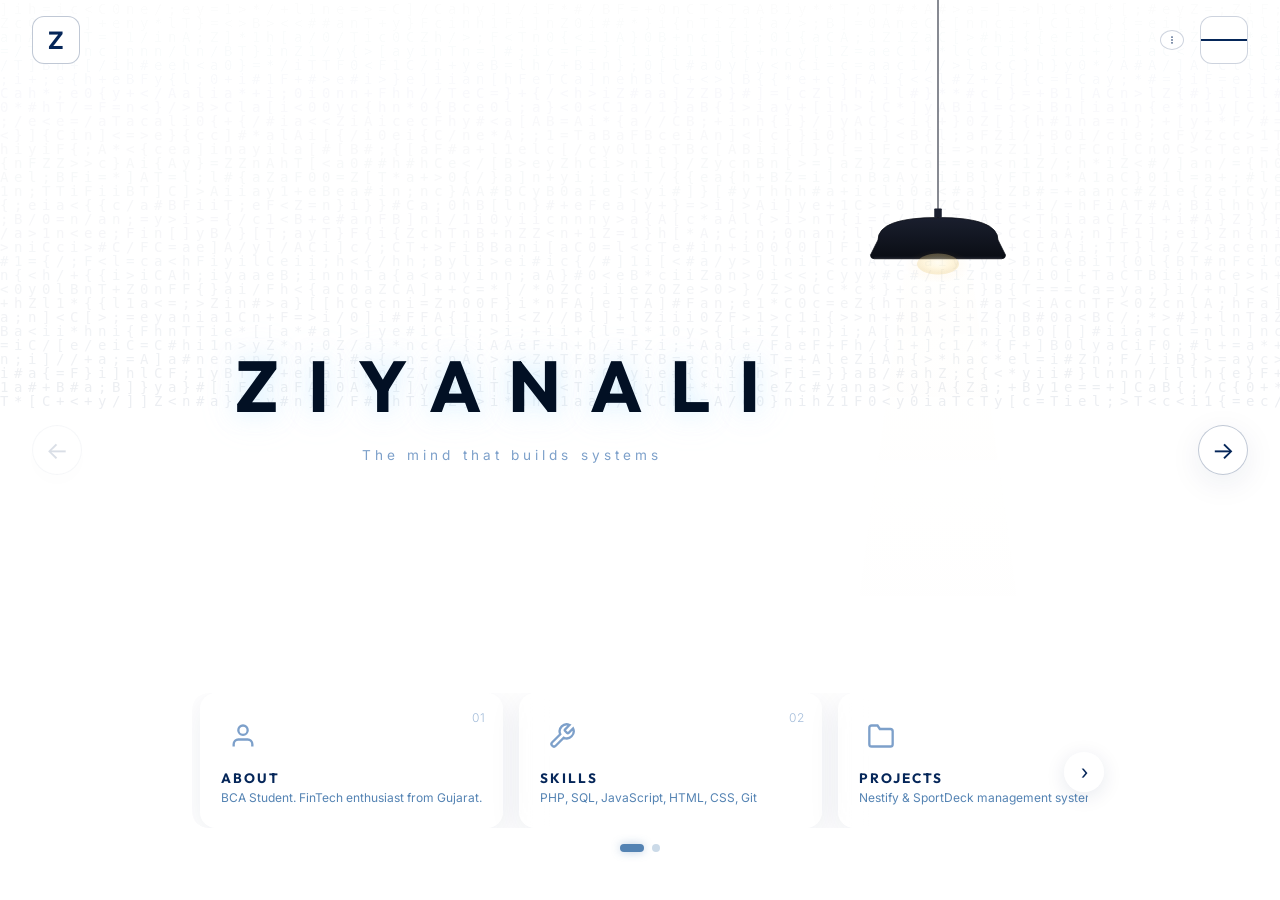
==== commit bd882e05: "update" ====
--- a/index.html
+++ b/index.html
@@ -11,11 +11,8 @@
   <link rel="preconnect" href="https://fonts.gstatic.com" crossorigin>
   <link href="https://fonts.googleapis.com/css2?family=Inter:wght@400;500;600;700&family=Outfit:wght@400;500;700;800&display=swap" rel="stylesheet">
 
-  <!-- Unified Modular Stylesheets -->
-  <link rel="stylesheet" href="/css/global.css">
-  <link rel="stylesheet" href="/css/glass.css">
-  <link rel="stylesheet" href="/css/components.css">
-  <link rel="stylesheet" href="/css/animations.css">
+  <!-- Unified Stylesheet -->
+  <link rel="stylesheet" href="/styles/main.css?v=1.0.2">
 </head>
 <body>
 
@@ -539,10 +536,7 @@
     </div>
   </div>
 
-  <!-- Core Behavioral Scripts -->
-  <script type="module" src="/js/theme.js"></script>
-  <script type="module" src="/js/app.js"></script>
-  <script type="module" src="/js/menu.js"></script>
-  <script src="/js/code-bg.js" defer></script>
+  <!-- Unified Script -->
+  <script src="/scripts/main.js?v=1.0.2" defer></script>
 </body>
 </html>
--- a/styles/main.css
+++ b/styles/main.css
@@ -0,0 +1,1992 @@
+/* ==========================================
+   FinTech Portfolio: Global Styles
+   - Monochromatic Blue Gradient Theme
+   - Continuous shifting background animation
+   - Smooth viewport control & custom scrollbars
+   - Modern typography rules
+   ========================================== */
+
+:root {
+  color-scheme: light dark;
+
+  /* Monochromatic Blue Gradient Palette (EXACT HEX CODES) */
+  --color-darkest-navy: #021024;
+  --color-deep-navy: #052659;
+  --color-medium-blue: #5483B3;
+  --color-light-blue: #7DA0CA;
+  --color-very-light-blue: #C1E8FF;
+
+  /* Theme Transitions */
+  --transition-smooth: 0.4s cubic-bezier(0.16, 1, 0.3, 1);
+  --transition-bounce: 0.5s cubic-bezier(0.34, 1.56, 0.64, 1);
+
+  /* Typography Scale */
+  --font-heading: 'Outfit', system-ui, -apple-system, sans-serif;
+  --font-body: 'Inter', system-ui, -apple-system, sans-serif;
+  --text-h1: clamp(2.5rem, 1.5rem + 4vw, 4.5rem);
+  --text-h2: clamp(1.8rem, 1.2rem + 3vw, 3rem);
+  --text-h3: clamp(1.3rem, 1rem + 1.5vw, 2rem);
+  --text-body: clamp(0.95rem, 0.85rem + 0.3vw, 1.15rem);
+  --text-small: clamp(0.75rem, 0.7rem + 0.15vw, 0.85rem);
+}
+
+/* Dark Mode Variables (Default) */
+html[data-theme="dark"],
+html:not([data-theme="light"]) {
+  --bg-primary: var(--color-darkest-navy);
+  --text-primary: var(--color-very-light-blue);
+  --text-muted: rgba(193, 232, 255, 0.7);
+  --accent: var(--color-medium-blue);
+  --card-bg: rgba(5, 38, 89, 0.6);
+  --glass-bg: rgba(5, 38, 89, 0.6);
+  --glass-border: rgba(84, 131, 179, 0.3);
+  --glass-inner-glow: rgba(193, 232, 255, 0.1);
+  --glass-shadow: rgba(2, 16, 36, 0.5);
+
+  --scrollbar-track: rgba(2, 16, 36, 0.1);
+  --scrollbar-thumb: var(--color-medium-blue);
+  --scrollbar-thumb-hover: var(--color-light-blue);
+  
+  --bg-gradient: linear-gradient(135deg, #021024 0%, #052659 50%, #021024 100%);
+}
+
+/* Light Mode Variables */
+html[data-theme="light"] {
+  --bg-primary: var(--color-very-light-blue);
+  --text-primary: var(--color-deep-navy);
+  --text-muted: rgba(5, 38, 89, 0.85); /* Increased for readability */
+  --accent: var(--color-medium-blue);
+  --card-bg: rgba(255, 255, 255, 0.7); /* Opacity increased to 0.7 */
+  --glass-bg: rgba(255, 255, 255, 0.7); /* Opacity increased to 0.7 */
+  --glass-border: rgba(5, 38, 89, 0.2); /* 1px solid rgba(5, 38, 89, 0.2) */
+  --glass-inner-glow: rgba(255, 255, 255, 0.8); /* inset 0 1px 0 rgba(255, 255, 255, 0.8) */
+  --glass-shadow: rgba(5, 38, 89, 0.15);
+
+  --scrollbar-track: rgba(5, 38, 89, 0.05); /* Track background in light mode */
+  --scrollbar-thumb: var(--color-medium-blue); /* #5483B3 */
+  --scrollbar-thumb-hover: var(--color-light-blue);
+
+  --bg-gradient: linear-gradient(135deg, #C1E8FF 0%, #FFFFFF 100%);
+}
+
+/* Base Resets */
+*, *::before, *::after {
+  box-sizing: border-box;
+}
+
+html, body {
+  height: 100vh;
+  overflow: hidden; /* Prevents scrolling on the main page */
+  margin: 0;
+  padding: 0;
+}
+
+html {
+  scroll-behavior: smooth;
+}
+
+body {
+  color: var(--text-primary);
+  font-family: var(--font-body);
+  -webkit-font-smoothing: antialiased;
+  -moz-osx-font-smoothing: grayscale;
+  transition: background var(--transition-smooth), color var(--transition-smooth);
+}
+
+[data-theme="dark"] body {
+  background-color: #000000 !important;
+}
+
+[data-theme="light"] body {
+  background-color: #FFFFFF !important;
+}
+
+/* Custom Scrollbars (Webkit) */
+::-webkit-scrollbar {
+  width: 6px;
+  height: 6px;
+}
+
+::-webkit-scrollbar-track {
+  background: var(--scrollbar-track);
+}
+
+::-webkit-scrollbar-thumb {
+  background: var(--scrollbar-thumb);
+  border-radius: 10px;
+}
+
+::-webkit-scrollbar-thumb:hover {
+  background: var(--scrollbar-thumb-hover);
+}
+
+/* Custom Scrollbars (Firefox) */
+* {
+  scrollbar-width: thin;
+  scrollbar-color: var(--scrollbar-thumb) var(--scrollbar-track);
+}
+
+/* Typography styles */
+h1, h2, h3, h4, h5, h6 {
+  font-family: var(--font-heading);
+  font-weight: 700;
+  margin: 0;
+  line-height: 1.2;
+  color: var(--text-primary);
+}
+
+html[data-theme="light"] h1,
+html[data-theme="light"] h2,
+html[data-theme="light"] h3,
+html[data-theme="light"] h4,
+html[data-theme="light"] h5,
+html[data-theme="light"] h6 {
+  color: #021024 !important;
+}
+
+p {
+  margin: 0;
+  line-height: 1.6;
+}
+
+a {
+  color: var(--accent);
+  text-decoration: none;
+  transition: color 0.2s;
+}
+
+html[data-theme="light"] a {
+  color: #052659 !important;
+  text-decoration: underline !important;
+  text-decoration-color: #5483B3 !important;
+  text-decoration-thickness: 1.5px !important;
+  text-underline-offset: 3px !important;
+}
+
+a:hover {
+  color: var(--text-primary);
+}
+
+html[data-theme="light"] a:hover {
+  color: #5483B3 !important;
+  text-decoration-color: #052659 !important;
+}
+
+button {
+  font-family: inherit;
+  font-size: inherit;
+  color: inherit;
+  background: none;
+  border: none;
+  padding: 0;
+  cursor: pointer;
+  outline: none;
+}
+
+/* Utility classes */
+.sr-only {
+  position: absolute;
+  width: 1px;
+  height: 1px;
+  padding: 0;
+  margin: -1px;
+  overflow: hidden;
+  clip: rect(0, 0, 0, 0);
+  border: 0;
+}
+
+
+
+/* Mobile Scrolling Exception */
+@media (max-width: 768px) {
+  html, body {
+    height: auto;
+    overflow-y: auto;
+  }
+}
+/* ==========================================
+   FinTech Portfolio: Glassmorphism & Badge Systems
+   - Core Liquid Glass specifications
+   - Glassmorphic status badges/pills with gradient overlays
+   ========================================== */
+
+/* Core Liquid Glass Card and Layout Panels */
+.liquid-glass {
+  backdrop-filter: blur(20px) saturate(180%);
+  -webkit-backdrop-filter: blur(20px) saturate(180%);
+  background: var(--glass-bg);
+  border: 1px solid var(--glass-border);
+  box-shadow: 
+    inset 0 1px 0 var(--glass-inner-glow),
+    0 8px 32px 0 var(--glass-shadow);
+  border-radius: 24px;
+  box-sizing: border-box;
+  transition: background var(--transition-smooth), border var(--transition-smooth), box-shadow var(--transition-smooth);
+}
+
+/* Status Badges / Pills */
+.status-pill {
+  display: inline-flex;
+  align-items: center;
+  gap: 0.5rem;
+  padding: 0.5rem 1rem;
+  border-radius: 99px;
+  font-family: var(--font-heading);
+  font-size: var(--text-small);
+  font-weight: 600;
+  backdrop-filter: blur(12px);
+  -webkit-backdrop-filter: blur(12px);
+  border: 1px solid rgba(255, 255, 255, 0.15);
+  box-shadow: 0 4px 12px rgba(0, 0, 0, 0.1);
+  color: var(--text-primary);
+  line-height: 1;
+  text-transform: capitalize;
+  white-space: nowrap;
+}
+
+/* Status Badge Gradients (Derived from the Monochromatic Blue Palette) */
+.badge-bronze,
+.badge-active {
+  background: linear-gradient(135deg, rgba(84, 131, 179, 0.2) 0%, rgba(125, 160, 202, 0.1) 100%);
+  border-color: rgba(84, 131, 179, 0.4);
+  box-shadow: 0 0 10px rgba(84, 131, 179, 0.15);
+  color: var(--color-very-light-blue);
+}
+
+.badge-navy,
+.badge-neutral {
+  background: linear-gradient(135deg, rgba(5, 38, 89, 0.25) 0%, rgba(84, 131, 179, 0.1) 100%);
+  border-color: rgba(5, 38, 89, 0.4);
+  box-shadow: 0 0 10px rgba(5, 38, 89, 0.15);
+  color: var(--color-very-light-blue);
+}
+
+.badge-cream,
+.badge-success {
+  background: linear-gradient(135deg, rgba(193, 232, 255, 0.15) 0%, rgba(255, 255, 255, 0.05) 100%);
+  border-color: rgba(193, 232, 255, 0.4);
+  box-shadow: 0 0 10px rgba(193, 232, 255, 0.15);
+  color: var(--color-medium-blue);
+}
+
+.badge-ice-blue {
+  background: linear-gradient(135deg, rgba(125, 160, 202, 0.2) 0%, rgba(5, 38, 89, 0.1) 100%);
+  border-color: rgba(125, 160, 202, 0.4);
+  box-shadow: 0 0 10px rgba(125, 160, 202, 0.15);
+  color: var(--color-very-light-blue);
+}
+/* Light Mode Overrides for Status Badges */
+html[data-theme="light"] .badge-bronze,
+html[data-theme="light"] .badge-active {
+  background: rgba(84, 131, 179, 0.15) !important;
+  border-color: #5483B3 !important;
+  color: #052659 !important;
+  box-shadow: none !important;
+}
+
+html[data-theme="light"] .badge-navy,
+html[data-theme="light"] .badge-neutral {
+  background: rgba(5, 38, 89, 0.08) !important;
+  border-color: #052659 !important;
+  color: #052659 !important;
+  box-shadow: none !important;
+}
+
+html[data-theme="light"] .badge-cream,
+html[data-theme="light"] .badge-success {
+  background: rgba(193, 232, 255, 0.3) !important;
+  border-color: #7DA0CA !important;
+  color: #052659 !important;
+  box-shadow: none !important;
+}
+
+html[data-theme="light"] .badge-ice-blue {
+  background: rgba(125, 160, 202, 0.15) !important;
+  border-color: #7DA0CA !important;
+  color: #052659 !important;
+  box-shadow: none !important;
+}
+
+[data-theme="light"] .glass-card {
+  background: rgba(0, 0, 0, 0.03) !important; /* Very faint grey */
+  border: 1px solid rgba(0, 0, 0, 0.08) !important;
+  box-shadow: 0 4px 20px rgba(0, 0, 0, 0.05);
+}
+
+/* High Contrast Adjustments */
+@media (forced-colors: active) {
+  .liquid-glass, .status-pill {
+    border: 1.5px solid CanvasText !important;
+    background: Canvas !important;
+  }
+}
+/* ==========================================
+   FinTech Portfolio: Core UI Components Layout
+   - Floating Navigation Sidebar (responsive)
+   - Glass Capsule Theme Toggle (fixed top-right)
+   - Glowing Border Cards (dual masked pseudo-element container)
+   - Dialog Modals (volumetric overlay, custom scrollbar)
+   - Three-dot ellipsis menu and spring dropdowns
+   ========================================== */
+
+/* Slider Layout & Containers */
+.slider-container {
+  width: 100vw;
+  height: 100vh;
+  overflow: hidden;
+  position: relative;
+}
+
+.slider-track {
+  display: flex;
+  width: 700%; /* 7 slides: Home + 6 categories */
+  height: 100%;
+  transition: transform 0.6s cubic-bezier(0.16, 1, 0.3, 1);
+}
+
+.slide {
+  width: 100vw;
+  height: 100vh;
+  flex-shrink: 0;
+  overflow-y: auto;
+  overflow-x: hidden;
+  box-sizing: border-box;
+  padding: 100px 4rem 4rem 4rem; /* 100px top padding to clear fixed top-nav */
+  display: flex;
+  flex-direction: column;
+  align-items: center;
+}
+
+#slide-0 {
+  overflow-y: auto;
+  overflow-x: hidden;
+  scroll-behavior: smooth;
+  padding: 0;
+  justify-content: flex-start;
+}
+
+#slide-0::-webkit-scrollbar {
+  width: 6px;
+}
+
+#slide-0::-webkit-scrollbar-track {
+  background: rgba(2, 16, 36, 0.1);
+  border-radius: 10px;
+}
+
+#slide-0::-webkit-scrollbar-thumb {
+  background: rgba(84, 131, 179, 0.4);
+  border-radius: 10px;
+}
+
+/* Slide Navigation Arrows */
+.slide-arrow {
+  position: absolute;
+  top: 50%;
+  transform: translateY(-50%);
+  width: 50px;
+  height: 50px;
+  background: rgba(5, 38, 89, 0.6);
+  backdrop-filter: blur(10px);
+  border: 1px solid rgba(84, 131, 179, 0.3);
+  border-radius: 50%;
+  color: #C1E8FF;
+  font-size: 1.5rem;
+  cursor: pointer;
+  z-index: 50;
+  transition: all 0.3s ease;
+  display: flex;
+  align-items: center;
+  justify-content: center;
+}
+
+.slide-arrow:hover {
+  background: rgba(5, 38, 89, 0.65);
+  border-color: rgba(193, 232, 255, 0.5);
+  color: #C1E8FF;
+  transform: translateY(-50%) scale(1.1);
+  box-shadow: 0 0 20px rgba(84, 131, 179, 0.4);
+}
+
+.slide-arrow:active {
+  transform: translateY(-50%) scale(0.95);
+}
+
+.slide-arrow-left {
+  left: 2rem;
+}
+
+.slide-arrow-right {
+  right: 2rem;
+}
+
+.slide-arrow:disabled {
+  opacity: 0.15;
+  cursor: not-allowed;
+  pointer-events: none;
+}
+
+/* Glass Card layout block (About Page wrapper) */
+.glass-card {
+  position: relative;
+  border-radius: 24px;
+  background: var(--card-bg);
+  backdrop-filter: blur(20px) saturate(180%);
+  -webkit-backdrop-filter: blur(20px) saturate(180%);
+  border: 1px solid var(--glass-border);
+  box-shadow: 
+    inset 0 1px 0 var(--glass-inner-glow),
+    0 8px 32px 0 var(--glass-shadow);
+  padding: 3rem;
+  width: 100%;
+  max-width: 1200px;
+  margin: auto auto;
+  box-sizing: border-box;
+}
+
+/* Lamp Dashboard layout block */
+.lamp-dashboard {
+  position: relative;
+  width: 100%;
+  min-height: 100%;
+  display: flex;
+  flex-direction: column;
+  align-items: center;
+  padding: 6rem 2rem 2rem 2rem; /* Top padding for nav */
+  box-sizing: border-box;
+}
+
+/* Fixed Header - Steady on Scroll */
+.fixed-header {
+  position: fixed;
+  top: 0;
+  left: 0;
+  right: 0;
+  height: 80px;
+  display: flex;
+  justify-content: space-between;
+  align-items: center;
+  padding: 0 2rem;
+  z-index: 1000;
+  background: transparent; /* Let code-rain show through */
+  pointer-events: none; /* Let clicks pass through empty areas */
+}
+
+.fixed-header > * {
+  pointer-events: auto; /* Re-enable clicks on logo and controls */
+}
+
+/* Logo Styling */
+.header-logo {
+  display: flex;
+  align-items: center;
+}
+
+.logo-box {
+  width: 48px;
+  height: 48px;
+  background: rgba(5, 38, 89, 0.6);
+  backdrop-filter: blur(10px);
+  border: 1px solid rgba(84, 131, 179, 0.3);
+  border-radius: 12px;
+  display: flex;
+  align-items: center;
+  justify-content: center;
+  font-size: 1.5rem;
+  font-weight: 700;
+  color: #C1E8FF;
+}
+
+/* Right Controls Container */
+.header-controls {
+  display: flex;
+  align-items: center;
+  gap: 1rem;
+}
+
+/* Icon Buttons (Dots & Hamburger) */
+.icon-btn {
+  width: 48px;
+  height: 48px;
+  background: rgba(5, 38, 89, 0.6);
+  backdrop-filter: blur(10px);
+  border: 1px solid rgba(84, 131, 179, 0.3);
+  border-radius: 12px;
+  display: flex;
+  align-items: center;
+  justify-content: center;
+  cursor: pointer;
+  color: #C1E8FF;
+  transition: all 0.3s ease;
+}
+
+.icon-btn:hover {
+  background: rgba(84, 131, 179, 0.4);
+  border-color: rgba(193, 232, 255, 0.5);
+}
+
+/* Hamburger Lines Animation */
+.hamburger-line {
+  display: block;
+  width: 20px;
+  height: 2px;
+  background: #C1E8FF;
+  margin: 3px 0;
+  transition: all 0.3s ease;
+}
+
+.hamburger-btn.active .hamburger-line:nth-child(1) {
+  transform: rotate(45deg) translate(5px, 5px);
+}
+.hamburger-btn.active .hamburger-line:nth-child(2) {
+  opacity: 0;
+}
+.hamburger-btn.active .hamburger-line:nth-child(3) {
+  transform: rotate(-45deg) translate(5px, -5px);
+}
+
+/* Left Slide-Out Menu */
+.slide-out-menu {
+  position: fixed;
+  top: 0;
+  left: 0;
+  width: 300px;
+  height: 100vh;
+  background: rgba(2, 16, 36, 0.95);
+  backdrop-filter: blur(20px);
+  -webkit-backdrop-filter: blur(20px);
+  border-right: 1px solid rgba(84, 131, 179, 0.2);
+  z-index: 999;
+  transform: translateX(-100%);
+  transition: transform 0.4s cubic-bezier(0.34, 1.56, 0.64, 1);
+  display: flex;
+  flex-direction: column;
+  justify-content: center;
+  padding: 2rem;
+  box-sizing: border-box;
+}
+
+.slide-out-menu.active {
+  transform: translateX(0);
+}
+
+/* Animated Links inside Slide-Out */
+.slide-nav-links {
+  display: flex;
+  flex-direction: column;
+  gap: 2.5rem;
+  align-items: center;
+  padding: 2rem 0;
+}
+
+.slide-link {
+  display: flex;
+  flex-direction: column;
+  align-items: center;
+  gap: 0.75rem;
+  color: #7DA0CA;
+  text-decoration: none;
+  transition: all 0.3s cubic-bezier(0.34, 1.56, 0.64, 1);
+  opacity: 0;
+  transform: translateX(-30px);
+}
+
+/* Staggered entrance animation */
+.slide-out-menu.active .slide-link {
+  opacity: 1;
+  transform: translateX(0);
+}
+.slide-out-menu.active .slide-link:nth-child(1) { transition-delay: 0.1s; }
+.slide-out-menu.active .slide-link:nth-child(2) { transition-delay: 0.15s; }
+.slide-out-menu.active .slide-link:nth-child(3) { transition-delay: 0.2s; }
+.slide-out-menu.active .slide-link:nth-child(4) { transition-delay: 0.25s; }
+.slide-out-menu.active .slide-link:nth-child(5) { transition-delay: 0.3s; }
+.slide-out-menu.active .slide-link:nth-child(6) { transition-delay: 0.35s; }
+.slide-out-menu.active .slide-link:nth-child(7) { transition-delay: 0.4s; }
+
+/* Icon Styling */
+.slide-link svg {
+  transition: all 0.3s ease;
+  filter: drop-shadow(0 0 0 transparent);
+}
+
+/* Text Styling (Hidden by default) */
+.link-text {
+  font-size: 0.65rem;
+  font-weight: 700;
+  letter-spacing: 0.2em;
+  color: #C1E8FF;
+  opacity: 0;
+  transform: translateY(-10px);
+  transition: all 0.3s ease;
+  pointer-events: none;
+}
+
+/* Hover Effects */
+.slide-link:hover {
+  color: #C1E8FF;
+  transform: translateY(-4px);
+}
+
+.slide-link:hover svg {
+  filter: drop-shadow(0 0 12px rgba(193, 232, 255, 0.6));
+  transform: scale(1.1);
+}
+
+.slide-link:hover .link-text {
+  opacity: 1;
+  transform: translateY(0);
+}
+
+/* Active State */
+.slide-link.active {
+  color: #C1E8FF;
+}
+.slide-link.active svg {
+  filter: drop-shadow(0 0 15px rgba(84, 131, 179, 0.8));
+}
+.slide-link.active .link-text {
+  opacity: 1;
+  transform: translateY(0);
+  color: #5483B3;
+}
+
+/* Overlay */
+.menu-overlay {
+  position: fixed;
+  top: 0;
+  left: 0;
+  right: 0;
+  bottom: 0;
+  background: rgba(0, 0, 0, 0.5);
+  z-index: 998;
+  opacity: 0;
+  pointer-events: none;
+  transition: opacity 0.3s ease;
+}
+
+.menu-overlay.active {
+  opacity: 1;
+  pointer-events: auto;
+}
+
+.lamp-container {
+  position: absolute;
+  top: 0;
+  right: 15%; /* Changed from left: 50% */
+  left: auto;
+  transform: none; /* Remove translateX(-50%) */
+  width: 300px; /* Slightly smaller */
+  height: 100vh;
+  z-index: 5;
+  cursor: pointer;
+  transform-origin: top center;
+  pointer-events: none; /* Let clicks pass through to lamp only */
+}
+
+.lamp-container svg {
+  pointer-events: auto; /* Re-enable clicks on the SVG itself */
+}
+
+/* Update swing animation to work from right side */
+.lamp-container.swinging {
+  animation: lampSwingRight 2s cubic-bezier(0.34, 1.56, 0.64, 1);
+}
+
+@keyframes lampSwingRight {
+  0% { transform: rotate(0deg); }
+  20% { transform: rotate(-6deg); }
+  40% { transform: rotate(5deg); }
+  60% { transform: rotate(-3deg); }
+  80% { transform: rotate(2deg); }
+  100% { transform: rotate(0deg); }
+}
+
+/* DARK MODE: Light ON */
+[data-theme="dark"] .lamp-bulb {
+  opacity: 1;
+  filter: drop-shadow(0 0 8px #FFD88A);
+}
+[data-theme="dark"] .lamp-bulb-glow {
+  opacity: 1;
+}
+[data-theme="dark"] .lamp-light-cone {
+  opacity: 1;
+}
+
+/* LIGHT MODE: Light OFF */
+[data-theme="light"] .lamp-bulb {
+  opacity: 0.3;
+  filter: none;
+}
+[data-theme="light"] .lamp-bulb-glow {
+  opacity: 0.1;
+}
+[data-theme="light"] .lamp-light-cone {
+  opacity: 0.05;
+}
+[data-theme="light"] .hanging-lamp line {
+  stroke: #4a5060;
+}
+[data-theme="light"] path[d*="shadeGrad"] {
+  fill: #3a4050;
+}
+
+/* Remove old theme toggle */
+.theme-toggle, .lamp-nav .theme-toggle {
+  display: none !important;
+}
+
+.lamp-hero-content {
+  position: absolute;
+  top: 45%;
+  left: 40%; /* Changed from 50% */
+  transform: translate(-50%, -50%);
+  text-align: center;
+  z-index: 6;
+}
+
+.lamp-title {
+  font-size: 4.5rem; /* Slightly smaller to fit asymmetric layout */
+  font-weight: 700;
+  color: #C1E8FF;
+  letter-spacing: 0.4em;
+  margin: 0;
+  text-shadow: 
+    0 0 20px rgba(193, 232, 255, 0.5),
+    0 0 40px rgba(193, 232, 255, 0.3);
+}
+
+.lamp-tagline {
+  font-size: 0.85rem;
+  color: #7DA0CA;
+  letter-spacing: 0.3em;
+  margin-top: 1rem;
+}
+
+.portfolio-grid {
+  display: grid;
+  grid-template-columns: 1fr;
+  gap: 2rem;
+  width: 100%;
+  max-width: 1200px;
+  margin: 0 auto;
+}
+
+@media (min-width: 768px) {
+  .portfolio-grid {
+    grid-template-columns: repeat(2, 1fr);
+  }
+}
+
+@media (min-width: 1100px) {
+  .portfolio-grid {
+    grid-template-columns: repeat(3, 1fr);
+  }
+}
+
+
+
+/* Glowing Border Cards */
+.glow-card {
+  position: relative;
+  border-radius: 24px;
+  background: var(--card-bg); /* Dynamic backdrop-filter content card background */
+  backdrop-filter: blur(20px) saturate(180%);
+  -webkit-backdrop-filter: blur(20px) saturate(180%);
+  z-index: 1;
+  cursor: pointer;
+  height: 280px;
+  display: flex;
+  flex-direction: column;
+  transition: transform 0.3s cubic-bezier(0.16, 1, 0.3, 1), box-shadow 0.3s cubic-bezier(0.16, 1, 0.3, 1);
+}
+
+.glow-card::before {
+  content: '';
+  position: absolute;
+  inset: -1px;
+  border-radius: 24px;
+  padding: 1.5px;
+  background: var(--glow-gradient);
+  -webkit-mask: linear-gradient(#fff 0 0) content-box, linear-gradient(#fff 0 0);
+  -webkit-mask-composite: xor;
+  mask: linear-gradient(#fff 0 0) content-box, linear-gradient(#fff 0 0);
+  mask-composite: exclude;
+  pointer-events: none;
+  z-index: -1;
+  opacity: 0.4;
+  transition: opacity 0.3s ease;
+}
+
+/* Gradients for borders (Strict color palettes) */
+.glow-card-1 {
+  --glow-gradient: linear-gradient(135deg, #5483B3 0%, #7DA0CA 100%); /* Medium Blue to Light Blue */
+  --glow-color: rgba(84, 131, 179, 0.3);
+}
+
+.glow-card-2 {
+  --glow-gradient: linear-gradient(135deg, #052659 0%, #5483B3 100%); /* Deep Navy to Medium Blue */
+  --glow-color: rgba(5, 38, 89, 0.4);
+}
+
+/* Hover transitions */
+.glow-card:hover {
+  transform: translateY(-8px);
+  box-shadow: 0 0 40px var(--glow-color);
+}
+
+.glow-card:hover::before {
+  opacity: 0.9;
+}
+
+/* Card inner details formatting */
+.card-content {
+  padding: 2.25rem;
+  display: flex;
+  flex-direction: column;
+  height: 100%;
+  box-sizing: border-box;
+  justify-content: space-between;
+  gap: 1rem;
+}
+
+.card-header-icon {
+  width: 48px;
+  height: 48px;
+  border-radius: 14px;
+  background: rgba(255, 255, 255, 0.05);
+  border: 1px solid var(--glass-border);
+  display: flex;
+  align-items: center;
+  justify-content: center;
+  font-size: 1.5rem;
+  box-shadow: 0 4px 12px rgba(0, 0, 0, 0.15);
+}
+
+.card-title {
+  font-size: var(--text-h3);
+  font-weight: 700;
+  color: var(--text-primary);
+  margin-top: 0.5rem;
+}
+
+.card-preview-text {
+  font-size: var(--text-body);
+  color: var(--text-muted);
+  line-height: 1.6;
+  flex-grow: 1;
+  display: -webkit-box;
+  -webkit-line-clamp: 3;
+  line-clamp: 3;
+  -webkit-box-orient: vertical;
+  overflow: hidden;
+}
+
+.card-footer-trigger {
+  font-family: var(--font-heading);
+  font-size: var(--text-small);
+  font-weight: 700;
+  color: var(--accent);
+  display: inline-flex;
+  align-items: center;
+  gap: 0.5rem;
+}
+
+.card-footer-trigger svg {
+  transition: transform var(--transition-smooth);
+}
+
+.glow-card:hover .card-footer-trigger svg {
+  transform: translateX(6px);
+}
+
+/* Dialog Modal */
+dialog.modal-card {
+  width: min(70vw, 850px);
+  max-height: 80vh;
+  border: 1px solid var(--glass-border);
+  background: var(--bg-primary);
+  color: var(--text-primary);
+  border-radius: 24px;
+  padding: 0;
+  overflow: hidden;
+  box-shadow: 0 20px 50px rgba(0, 0, 0, 0.5);
+  outline: none;
+  opacity: 0;
+  transform: scale(0.9) translateY(20px);
+  transition: opacity 0.25s ease, transform 0.25s cubic-bezier(0.34, 1.56, 0.64, 1);
+  display: flex;
+  flex-direction: column;
+}
+
+dialog.modal-card[open] {
+  opacity: 1;
+  transform: scale(1) translateY(0);
+}
+
+dialog::backdrop {
+  background: rgba(2, 16, 36, 0.6);
+  backdrop-filter: none;
+  -webkit-backdrop-filter: none;
+  opacity: 0;
+  transition: opacity 0.25s ease;
+}
+
+dialog[open]::backdrop {
+  opacity: 1;
+}
+
+.modal-head {
+  display: flex;
+  justify-content: space-between;
+  align-items: center;
+  padding: 1.5rem 2.25rem;
+  border-bottom: 1px solid var(--glass-border);
+}
+
+.modal-title {
+  font-size: var(--text-h3);
+  font-family: var(--font-heading);
+  font-weight: 700;
+  color: var(--text-primary);
+  transition: all 0.3s ease;
+}
+
+.modal-title.bridge-title {
+  text-transform: uppercase;
+  letter-spacing: 0.25em;
+  font-size: 1.8rem;
+  font-weight: 800;
+  background: linear-gradient(135deg, var(--color-medium-blue) 0%, var(--color-very-light-blue) 100%);
+  -webkit-background-clip: text;
+  background-clip: text;
+  -webkit-text-fill-color: transparent;
+  filter: drop-shadow(0 0 10px rgba(84, 131, 179, 0.4));
+  margin: 0 auto;
+  padding-left: 56px; /* Offset side buttons in modal-head to visually center it */
+}
+
+.modal-body,
+.modal-content {
+  padding: 2.25rem;
+  overflow-y: auto; /* Scroll only happens here */
+  flex-grow: 1;
+  max-height: calc(85vh - 80px);
+}
+
+/* Three-dot ellipsis menu */
+.modal-menu-container {
+  position: relative;
+  display: inline-block;
+  margin-right: 1.25rem;
+}
+
+.three-dots-btn {
+  display: flex;
+  flex-direction: column;
+  justify-content: space-between;
+  width: 24px;
+  height: 20px;
+  cursor: pointer;
+  padding: 4px;
+  border-radius: 50%;
+  transition: background 0.2s;
+}
+
+.three-dots-btn:hover {
+  background: rgba(255, 255, 255, 0.08);
+}
+
+.three-dots-btn span {
+  display: block;
+  width: 4px;
+  height: 4px;
+  background-color: var(--text-primary);
+  border-radius: 50%;
+  margin: 0 auto;
+  transition: transform 0.2s, background-color 0.2s;
+}
+
+.three-dots-btn:hover span {
+  animation: pulseDot 1.2s infinite ease-in-out;
+}
+
+.three-dots-btn:hover span:nth-child(2) { animation-delay: 0.2s; }
+.three-dots-btn:hover span:nth-child(3) { animation-delay: 0.4s; }
+
+/* SpringDropdown Menu */
+.dropdown-menu {
+  position: absolute;
+  top: 2.25rem;
+  right: 0;
+  width: 170px;
+  padding: 0.5rem;
+  list-style: none;
+  margin: 0;
+  z-index: 1100;
+  display: flex;
+  flex-direction: column;
+  gap: 0.25rem;
+  transform: scale(0.8) translateY(-10px);
+  opacity: 0;
+  visibility: hidden;
+  transition: transform 0.3s cubic-bezier(0.34, 1.56, 0.64, 1), opacity 0.3s ease, visibility 0.3s ease;
+}
+
+.dropdown-menu.open {
+  transform: scale(1) translateY(0);
+  opacity: 1;
+  visibility: visible;
+}
+
+.dropdown-item a {
+  display: block;
+  padding: 0.6rem 0.8rem;
+  font-size: var(--text-small);
+  font-weight: 600;
+  font-family: var(--font-heading);
+  border-radius: 10px;
+  transition: background 0.2s, color 0.2s;
+}
+
+.dropdown-item a:hover {
+  background: var(--color-medium-blue);
+  color: var(--color-very-light-blue);
+}
+
+.modal-close-btn {
+  display: flex;
+  align-items: center;
+  justify-content: center;
+  width: 32px;
+  height: 32px;
+  border-radius: 50%;
+  background: rgba(255, 255, 255, 0.05);
+  border: 1px solid var(--glass-border);
+  transition: background 0.2s, transform 0.2s;
+  color: var(--text-primary);
+}
+
+.modal-close-btn:hover {
+  background: rgba(255, 255, 255, 0.15);
+  transform: rotate(90deg);
+}
+
+/* Responsiveness overrides */
+@media (max-width: 768px) {
+  .fixed-header {
+    padding: 0 1rem;
+    height: 70px;
+  }
+
+  .slide {
+    padding: 90px 1.5rem 2rem 1.5rem;
+  }
+
+  .slide-arrow {
+    width: 44px;
+    height: 44px;
+    font-size: 1.2rem;
+  }
+
+  .slide-arrow-left {
+    left: 0.5rem;
+  }
+
+  .slide-arrow-right {
+    right: 0.5rem;
+  }
+
+
+
+
+}
+
+.bridge-button-group {
+  display: flex;
+  justify-content: center;
+  gap: 1rem;
+  padding: 2rem 0;
+  flex-wrap: wrap;
+}
+
+.bridge-pill-btn {
+  display: flex;
+  align-items: center;
+  gap: 0.5rem;
+  padding: 0.75rem 1.5rem;
+  border-radius: 9999px;
+  background: rgba(193, 232, 255, 0.05);
+  border: 1px solid rgba(84, 131, 179, 0.3);
+  color: #C1E8FF;
+  text-decoration: none;
+  font-weight: 500;
+  transition: all 0.3s ease;
+}
+
+html[data-theme="light"] .bridge-pill-btn {
+  color: #052659 !important;
+  background: rgba(5, 38, 89, 0.08) !important;
+  border-color: rgba(5, 38, 89, 0.2) !important;
+}
+
+.bridge-pill-btn:hover {
+  transform: translateY(-2px);
+  border-color: #5483B3;
+  box-shadow: 0 0 15px rgba(84, 131, 179, 0.2);
+}
+
+html[data-theme="light"] .bridge-pill-btn:hover {
+  border-color: #5483B3 !important;
+  background: rgba(5, 38, 89, 0.12) !important;
+  box-shadow: 0 0 15px rgba(84, 131, 179, 0.2) !important;
+  color: #052659 !important;
+}
+
+/* Light Mode Overrides for Slide-Out Navigation */
+html[data-theme="light"] .icon-btn {
+  background: rgba(255, 255, 255, 0.8) !important;
+  border-color: rgba(5, 38, 89, 0.2) !important;
+  color: #052659 !important;
+}
+
+html[data-theme="light"] .icon-btn:hover {
+  background: rgba(5, 38, 89, 0.1) !important;
+  border-color: rgba(5, 38, 89, 0.4) !important;
+}
+
+html[data-theme="light"] .hamburger-line {
+  background: #052659 !important;
+}
+
+html[data-theme="light"] .slide-out-menu {
+  background: rgba(255, 255, 255, 0.9) !important;
+  border-right-color: rgba(5, 38, 89, 0.15) !important;
+}
+
+html[data-theme="light"] .slide-link {
+  color: #5483B3 !important;
+}
+
+html[data-theme="light"] .slide-link:hover,
+html[data-theme="light"] .slide-link.active {
+  color: #052659 !important;
+}
+
+html[data-theme="light"] .slide-link.active .link-text {
+  color: #052659 !important;
+}
+
+html[data-theme="light"] .slide-link:hover svg {
+  filter: drop-shadow(0 0 12px rgba(5, 38, 89, 0.4)) !important;
+}
+
+html[data-theme="light"] .slide-link.active svg {
+  filter: drop-shadow(0 0 15px rgba(84, 131, 179, 0.6)) !important;
+}
+
+html[data-theme="light"] .link-text {
+  color: #052659 !important;
+}
+
+html[data-theme="light"] .logo-box {
+  color: #052659 !important;
+  background: rgba(255, 255, 255, 0.8) !important;
+  border-color: rgba(5, 38, 89, 0.25) !important;
+}
+
+html[data-theme="light"] .slide-arrow {
+  background: rgba(255, 255, 255, 0.75) !important;
+  border-color: rgba(5, 38, 89, 0.25) !important;
+  color: #052659 !important;
+  box-shadow: 0 8px 32px 0 rgba(5, 38, 89, 0.08) !important;
+}
+
+html[data-theme="light"] .slide-arrow:hover {
+  background: rgba(255, 255, 255, 0.95) !important;
+  border-color: #052659 !important;
+  color: #052659 !important;
+  box-shadow: 0 8px 32px 0 rgba(5, 38, 89, 0.15) !important;
+}
+
+
+
+
+
+html[data-theme="light"] dialog.modal-card {
+  background: rgba(255, 255, 255, 0.85) !important;
+  color: #052659 !important;
+  border-color: rgba(5, 38, 89, 0.2) !important;
+}
+
+html[data-theme="light"] dialog::backdrop {
+  background: rgba(255, 255, 255, 0.3) !important;
+  backdrop-filter: none !important;
+  -webkit-backdrop-filter: none !important;
+}
+
+html[data-theme="light"] .modal-head {
+  border-bottom-color: rgba(5, 38, 89, 0.15) !important;
+}
+
+html[data-theme="light"] .modal-title {
+  color: #021024 !important;
+}
+
+html[data-theme="light"] .modal-body {
+  color: #052659 !important;
+}
+
+html[data-theme="light"] .modal-close-btn {
+  background: rgba(5, 38, 89, 0.05) !important;
+  border-color: rgba(5, 38, 89, 0.15) !important;
+  color: #052659 !important;
+}
+
+html[data-theme="light"] .modal-close-btn:hover {
+  background: rgba(5, 38, 89, 0.15) !important;
+}
+
+html[data-theme="light"] .three-dots-btn span {
+  background-color: #052659 !important;
+}
+
+html[data-theme="light"] .dropdown-menu {
+  background: rgba(255, 255, 255, 0.95) !important;
+  border-color: rgba(5, 38, 89, 0.2) !important;
+}
+
+html[data-theme="light"] .dropdown-item a {
+  color: #052659 !important;
+}
+
+html[data-theme="light"] .dropdown-item a:hover {
+  background: #5483B3 !important;
+  color: #ffffff !important;
+}
+
+/* ==========================================
+   Cue Cards / Feature Grid Styles
+   ========================================== */
+.carousel-section {
+  position: absolute;
+  bottom: 3rem;
+  left: 50%;
+  transform: translateX(-50%);
+  width: 70%; /* Narrower to avoid lamp area */
+  max-width: 900px;
+  z-index: 10;
+}
+
+.carousel-wrapper {
+  position: relative; /* For arrow positioning */
+  overflow: hidden;
+  border-radius: 16px;
+  touch-action: pan-y;
+}
+
+.carousel-track {
+  display: flex;
+  transition: transform 0.5s cubic-bezier(0.34, 1.56, 0.64, 1);
+  will-change: transform;
+}
+
+.carousel-slide {
+  min-width: 100%;
+  display: grid;
+  grid-template-columns: repeat(3, 1fr);
+  gap: 1rem;
+  padding: 0 0.5rem;
+  box-sizing: border-box;
+  flex-shrink: 0;
+}
+
+/* Push dots below the cards */
+.carousel-dots {
+  display: flex;
+  justify-content: center;
+  gap: 0.5rem;
+  margin-top: 1rem;
+  pointer-events: auto;
+}
+
+.dot {
+  width: 8px;
+  height: 8px;
+  border-radius: 50%;
+  background: rgba(84, 131, 179, 0.3);
+  border: none;
+  cursor: pointer;
+  transition: all 0.3s ease;
+  padding: 0;
+}
+
+.dot.active {
+  background: #5483B3;
+  width: 24px;
+  border-radius: 4px;
+}
+
+.dot:hover {
+  background: rgba(84, 131, 179, 0.6);
+}
+
+/* Carousel Arrows - position at vertical center of carousel area only */
+.carousel-arrow {
+  position: absolute;
+  top: 50%;
+  transform: translateY(-50%);
+  width: 40px;
+  height: 40px;
+  background: rgba(5, 38, 89, 0.6);
+  backdrop-filter: blur(10px);
+  -webkit-backdrop-filter: blur(10px);
+  border: 1px solid rgba(84, 131, 179, 0.3);
+  border-radius: 50%;
+  color: #C1E8FF;
+  font-size: 1.25rem;
+  cursor: pointer;
+  z-index: 11;
+  transition: all 0.3s ease;
+  display: flex;
+  align-items: center;
+  justify-content: center;
+  padding: 0;
+}
+
+.carousel-arrow:hover {
+  background: rgba(5, 38, 89, 0.8);
+  border-color: rgba(84, 131, 179, 0.6);
+  box-shadow: 0 0 15px rgba(84, 131, 179, 0.3);
+}
+
+/* Automatic hiding via disabled state */
+.carousel-arrow:disabled {
+  opacity: 0;
+  pointer-events: none;
+  transform: translateY(-50%) scale(0.8);
+}
+
+.carousel-prev {
+  left: -1rem;
+}
+
+.carousel-next {
+  right: -1rem;
+}
+
+/* Touch feedback */
+.carousel-track.dragging {
+  transition: none;
+  cursor: grabbing;
+}
+
+.carousel-track.dragging .cue-card {
+  pointer-events: none;
+}
+
+.cue-card {
+  position: relative;
+  background: rgba(5, 38, 89, 0.3);
+  backdrop-filter: blur(10px);
+  border: 1px solid rgba(84, 131, 179, 0.2);
+  border-radius: 16px;
+  padding: 1.25rem;
+  display: flex;
+  flex-direction: column;
+  align-items: flex-start;
+  gap: 0.75rem;
+  cursor: pointer;
+  transition: all 0.4s cubic-bezier(0.34, 1.56, 0.64, 1);
+  overflow: hidden;
+}
+
+.cue-card::before {
+  content: '';
+  position: absolute;
+  top: 0;
+  left: 0;
+  right: 0;
+  bottom: 0;
+  background: linear-gradient(135deg, rgba(84, 131, 179, 0.1) 0%, transparent 60%);
+  opacity: 0;
+  transition: opacity 0.4s ease;
+  pointer-events: none;
+}
+
+.cue-card:hover {
+  background: rgba(5, 38, 89, 0.5);
+  border-color: rgba(84, 131, 179, 0.5);
+  transform: translateY(-6px);
+  box-shadow: 0 15px 40px rgba(2, 16, 36, 0.6);
+}
+
+.cue-card:hover::before {
+  opacity: 1;
+}
+
+.cue-card-icon {
+  width: 44px;
+  height: 44px;
+  display: flex;
+  align-items: center;
+  justify-content: center;
+  background: rgba(84, 131, 179, 0.2);
+  border: 1px solid rgba(125, 160, 202, 0.3);
+  border-radius: 12px;
+  color: #7DA0CA;
+  transition: all 0.3s ease;
+}
+
+.cue-card:hover .cue-card-icon {
+  background: rgba(84, 131, 179, 0.3);
+  border-color: rgba(125, 160, 202, 0.5);
+  color: #C1E8FF;
+  transform: scale(1.08);
+}
+
+.cue-number {
+  position: absolute;
+  top: 1rem;
+  right: 1rem;
+  font-size: 0.75rem;
+  font-weight: 300;
+  color: #5483B3;
+  letter-spacing: 0.1em;
+  opacity: 0.6;
+}
+
+.cue-content {
+  display: flex;
+  flex-direction: column;
+  gap: 0.25rem;
+}
+
+.cue-content h3 {
+  font-size: 0.85rem;
+  font-weight: 600;
+  letter-spacing: 0.15em;
+  color: #C1E8FF;
+  margin: 0;
+  text-transform: uppercase;
+}
+
+.cue-content p {
+  font-size: 0.75rem;
+  color: #7DA0CA;
+  margin: 0;
+  line-height: 1.4;
+}
+
+/* Light Mode Glass Cue Cards */
+[data-theme="light"] .cue-card {
+  background: rgba(255, 255, 255, 0.25) !important;
+  backdrop-filter: blur(20px) saturate(180%) !important;
+  -webkit-backdrop-filter: blur(20px) saturate(180%) !important;
+  border: 1px solid rgba(255, 255, 255, 0.4) !important;
+  box-shadow: 
+    0 8px 32px rgba(5, 38, 89, 0.08),
+    inset 0 1px 0 rgba(255, 255, 255, 0.6) !important;
+  border-radius: 16px;
+}
+
+/* Light Mode Cue Card Icon */
+[data-theme="light"] .cue-card-icon {
+  background: rgba(255, 255, 255, 0.4) !important;
+  border: 1px solid rgba(255, 255, 255, 0.5) !important;
+  box-shadow: inset 0 1px 0 rgba(255, 255, 255, 0.8);
+}
+
+/* Light Mode Cue Card Text */
+[data-theme="light"] .cue-card h3 {
+  color: #052659 !important;
+  font-weight: 700;
+}
+
+[data-theme="light"] .cue-card p {
+  color: #5483B3 !important;
+}
+
+[data-theme="light"] .cue-number {
+  color: #7DA0CA !important;
+  opacity: 0.7;
+}
+
+/* Hover Effect - Enhanced Glass */
+[data-theme="light"] .cue-card:hover {
+  background: rgba(255, 255, 255, 0.4) !important;
+  border-color: rgba(84, 131, 179, 0.4) !important;
+  box-shadow: 
+    0 12px 40px rgba(5, 38, 89, 0.12),
+    inset 0 1px 0 rgba(255, 255, 255, 0.9) !important;
+  transform: translateY(-6px);
+}
+
+/* Carousel Wrapper Glass in Light Mode */
+[data-theme="light"] .carousel-wrapper {
+  background: rgba(255, 255, 255, 0.1) !important;
+  backdrop-filter: blur(10px) !important;
+  -webkit-backdrop-filter: blur(10px) !important;
+}
+
+/* Carousel Dots in Light Mode */
+[data-theme="light"] .dot {
+  background: rgba(84, 131, 179, 0.3) !important;
+}
+
+[data-theme="light"] .dot.active {
+  background: #5483B3 !important;
+  box-shadow: 0 0 10px rgba(84, 131, 179, 0.4);
+}
+
+/* Carousel Arrows in Light Mode */
+[data-theme="light"] .carousel-arrow {
+  background: rgba(255, 255, 255, 0.3) !important;
+  backdrop-filter: blur(10px) !important;
+  border: 1px solid rgba(255, 255, 255, 0.5) !important;
+  color: #052659 !important;
+  box-shadow: 0 4px 20px rgba(5, 38, 89, 0.1);
+}
+
+[data-theme="light"] .carousel-arrow:hover {
+  background: rgba(255, 255, 255, 0.5) !important;
+  border-color: rgba(84, 131, 179, 0.5) !important;
+}
+
+@media (max-width: 900px) {
+  .carousel-slide {
+    grid-template-columns: repeat(2, 1fr);
+  }
+}
+
+@media (max-width: 500px) {
+  .carousel-slide {
+    grid-template-columns: 1fr;
+  }
+  .carousel-section {
+    padding: 0 1rem 1.5rem 1rem;
+  }
+  .lamp-title {
+    font-size: 3rem;
+  }
+}
+
+/* ==========================================
+   About Me Page Styles
+   ========================================== */
+.page-header {
+  display: flex;
+  align-items: center;
+  gap: 1.5rem;
+  margin-bottom: 3rem;
+  padding-bottom: 1.5rem;
+  border-bottom: 1px solid rgba(84, 131, 179, 0.2);
+}
+
+.page-number {
+  font-size: 3rem;
+  font-weight: 200;
+  color: #5483B3;
+  letter-spacing: 0.1em;
+  opacity: 0.6;
+}
+
+.page-header h1 {
+  font-size: 3rem;
+  font-weight: 700;
+  color: #C1E8FF;
+  margin: 0;
+  letter-spacing: -0.02em;
+}
+
+.about-layout {
+  display: grid;
+  grid-template-columns: 2fr 1fr;
+  gap: 4rem;
+  align-items: start;
+}
+
+.about-text .lead {
+  font-size: 1.25rem;
+  color: #C1E8FF;
+  line-height: 1.7;
+  margin-bottom: 1.5rem;
+  font-weight: 500;
+}
+
+.about-text p {
+  font-size: 1rem;
+  color: #7DA0CA;
+  line-height: 1.8;
+  margin-bottom: 1.5rem;
+}
+
+.about-sidebar {
+  display: flex;
+  flex-direction: column;
+  gap: 2rem;
+  position: sticky;
+  top: 4rem;
+}
+
+.about-avatar {
+  width: 160px;
+  height: 160px;
+  border-radius: 50%;
+  background: linear-gradient(135deg, #052659, #5483B3);
+  display: flex;
+  align-items: center;
+  justify-content: center;
+  border: 2px solid rgba(84, 131, 179, 0.3);
+  box-shadow: 0 20px 60px rgba(2, 16, 36, 0.5);
+}
+
+.avatar-letter {
+  font-size: 4rem;
+  font-weight: 700;
+  color: #C1E8FF;
+}
+
+.about-info {
+  display: flex;
+  flex-direction: column;
+  gap: 1rem;
+}
+
+.info-item {
+  display: flex;
+  align-items: center;
+  gap: 0.75rem;
+  padding: 0.75rem 1rem;
+  background: rgba(5, 38, 89, 0.4);
+  backdrop-filter: blur(10px);
+  border: 1px solid rgba(84, 131, 179, 0.2);
+  border-radius: 12px;
+  color: #7DA0CA;
+  font-size: 0.9rem;
+  transition: all 0.3s ease;
+}
+
+.info-item:hover {
+  background: rgba(5, 38, 89, 0.6);
+  border-color: rgba(84, 131, 179, 0.4);
+  transform: translateX(4px);
+}
+
+.info-icon {
+  font-size: 1.1rem;
+}
+
+/* Light Mode Overrides for About Page */
+html[data-theme="light"] .page-number {
+  color: #052659 !important;
+}
+
+html[data-theme="light"] .page-header h1 {
+  color: #021024 !important;
+}
+
+html[data-theme="light"] .about-text .lead {
+  color: #052659 !important;
+}
+
+html[data-theme="light"] .about-text p {
+  color: #052659 !important;
+}
+
+html[data-theme="light"] .info-item {
+  background: rgba(255, 255, 255, 0.7) !important;
+  border-color: rgba(5, 38, 89, 0.2) !important;
+  color: #052659 !important;
+}
+
+html[data-theme="light"] .info-item:hover {
+  background: rgba(255, 255, 255, 0.9) !important;
+  border-color: #5483B3 !important;
+}
+
+html[data-theme="light"] .avatar-letter {
+  color: #C1E8FF !important;
+}
+
+/* Responsive */
+@media (max-width: 900px) {
+  .about-layout {
+    grid-template-columns: 1fr;
+    gap: 2rem;
+  }
+  .about-sidebar {
+    position: static;
+    flex-direction: row;
+    flex-wrap: wrap;
+    justify-content: center;
+  }
+}
+
+#code-rain {
+  position: fixed;
+  top: 0;
+  left: 0;
+  width: 100vw;
+  height: 100vh;
+  z-index: -1; /* Behind everything */
+  pointer-events: none;
+}
+
+/* Mobile Responsive Navigation (Hamburger and Fullscreen Overlay) */
+@media (max-width: 900px) {
+  .sliding-nav {
+    display: none; /* Hide desktop nav on mobile */
+  }
+  
+  .nav-hover-zone {
+    display: none;
+  }
+
+  .fixed-logo {
+    top: 1.5rem;
+    left: 1.5rem;
+  }
+
+  /* Hamburger Button */
+  .mobile-menu-btn {
+    display: flex;
+    flex-direction: column;
+    justify-content: center;
+    gap: 6px;
+    position: fixed;
+    top: 1.8rem;
+    right: 1.5rem;
+    width: 44px;
+    height: 44px;
+    background: rgba(5, 38, 89, 0.6);
+    backdrop-filter: blur(10px);
+    border: 1px solid rgba(84, 131, 179, 0.3);
+    border-radius: 12px;
+    cursor: pointer;
+    z-index: 1001;
+    padding: 0;
+  }
+
+  .hamburger-line {
+    width: 20px;
+    height: 2px;
+    background: #C1E8FF;
+    margin: 0 auto;
+    transition: all 0.3s ease;
+  }
+
+  /* Mobile Overlay */
+  .mobile-menu-overlay {
+    position: fixed;
+    top: 0;
+    left: 0;
+    right: 0;
+    bottom: 0;
+    background: rgba(2, 16, 36, 0.95);
+    backdrop-filter: blur(20px);
+    -webkit-backdrop-filter: blur(20px);
+    z-index: 1000;
+    display: flex;
+    flex-direction: column;
+    align-items: center;
+    justify-content: center;
+    gap: 2rem;
+    opacity: 0;
+    pointer-events: none;
+    transition: opacity 0.4s ease;
+  }
+
+  .mobile-menu-overlay.active {
+    opacity: 1;
+    pointer-events: auto;
+  }
+
+  .mobile-close-btn {
+    position: absolute;
+    top: 1.8rem;
+    right: 1.5rem;
+    background: none;
+    border: none;
+    color: #C1E8FF;
+    font-size: 1.5rem;
+    cursor: pointer;
+  }
+
+  .mobile-nav-links {
+    display: flex;
+    flex-direction: column;
+    gap: 1.5rem;
+    text-align: center;
+  }
+
+  .mobile-link {
+    color: #7DA0CA;
+    text-decoration: none;
+    font-size: 1.5rem;
+    font-weight: 600;
+    letter-spacing: 0.1em;
+    transition: color 0.3s ease;
+  }
+
+  .mobile-link:hover, .mobile-link.active {
+    color: #C1E8FF;
+  }
+}
+
+/* Light Mode Overrides for Logo, Nav, and Mobile elements */
+html[data-theme="light"] .logo-box {
+  color: #052659 !important;
+  background: rgba(255, 255, 255, 0.7) !important;
+  border-color: rgba(5, 38, 89, 0.25) !important;
+}
+
+html[data-theme="light"] .sliding-nav {
+  background: transparent !important;
+  border-bottom-color: transparent !important;
+  box-shadow: none !important;
+}
+
+html[data-theme="light"] .mobile-menu-btn {
+  background: rgba(255, 255, 255, 0.7) !important;
+  border-color: rgba(5, 38, 89, 0.25) !important;
+}
+
+html[data-theme="light"] .hamburger-line {
+  background: #052659 !important;
+}
+
+html[data-theme="light"] .mobile-menu-overlay {
+  background: rgba(255, 255, 255, 0.98) !important;
+}
+
+html[data-theme="light"] .mobile-close-btn {
+  color: #052659 !important;
+}
+
+html[data-theme="light"] .mobile-link {
+  color: #5483B3 !important;
+}
+
+html[data-theme="light"] .mobile-link:hover,
+html[data-theme="light"] .mobile-link.active {
+  color: #052659 !important;
+}
+/* ==========================================
+   FinTech Portfolio: Animations
+   - Background gradient shifts
+   - Page load staggers (fade + slide-up)
+   - Spring transitions for menus
+   - Modal enter/exit scaling
+   - Accessibility motion control
+   ========================================== */
+
+/* Shifting background gradient */
+@keyframes shiftGradient {
+  0% { background-position: 0% 50%; }
+  50% { background-position: 100% 50%; }
+  100% { background-position: 0% 50%; }
+}
+
+/* Page load stagger animation */
+@keyframes fadeInUp {
+  from {
+    opacity: 0;
+    transform: translateY(20px);
+  }
+  to {
+    opacity: 1;
+    transform: translateY(0);
+  }
+}
+
+/* Modal scale-up transition */
+@keyframes modalScaleIn {
+  from {
+    opacity: 0;
+    transform: scale(0.9) translateY(20px);
+  }
+  to {
+    opacity: 1;
+    transform: scale(1) translateY(0);
+  }
+}
+
+/* Fade in with delay */
+@keyframes fadeIn {
+  from { opacity: 0; }
+  to { opacity: 1; }
+}
+
+/* Spring Bounce effect for dropdowns */
+@keyframes springBounce {
+  0% {
+    opacity: 0;
+    transform: scale(0.8) translateY(-10px);
+  }
+  70% {
+    transform: scale(1.05) translateY(2px);
+  }
+  100% {
+    opacity: 1;
+    transform: scale(1) translateY(0);
+  }
+}
+
+/* Three-dot menu items scale pulsator */
+@keyframes pulseDot {
+  0%, 100% {
+    transform: scale(1);
+    opacity: 1;
+  }
+  50% {
+    transform: scale(1.2);
+    opacity: 0.7;
+    filter: drop-shadow(0 0 4px var(--accent));
+  }
+}
+
+/* Dynamic Animation Class Bindings */
+.stagger-in {
+  opacity: 0;
+  animation: fadeInUp 0.8s cubic-bezier(0.16, 1, 0.3, 1) forwards;
+}
+
+/* Stagger utilities (6 items) */
+.stagger-in:nth-child(1) { animation-delay: 0.08s; }
+.stagger-in:nth-child(2) { animation-delay: 0.16s; }
+.stagger-in:nth-child(3) { animation-delay: 0.24s; }
+.stagger-in:nth-child(4) { animation-delay: 0.32s; }
+.stagger-in:nth-child(5) { animation-delay: 0.40s; }
+.stagger-in:nth-child(6) { animation-delay: 0.48s; }
+
+/* Scroll Reveal classes managed by Intersection Observer */
+.reveal-on-scroll {
+  opacity: 0;
+  transform: translateY(30px);
+  transition: opacity 0.8s cubic-bezier(0.16, 1, 0.3, 1), transform 0.8s cubic-bezier(0.16, 1, 0.3, 1);
+}
+
+.reveal-on-scroll.revealed {
+  opacity: 1;
+  transform: translateY(0);
+}
+
+/* Accessibility: Respect preferences for reduced motion */
+@media (prefers-reduced-motion: reduce) {
+  body {
+    animation: none !important;
+  }
+  
+  .stagger-in,
+  .reveal-on-scroll,
+  .modal-card,
+  .dropdown-menu,
+  .theme-switch-knob {
+    animation: none !important;
+    transition: none !important;
+    opacity: 1 !important;
+    transform: none !important;
+  }
+}
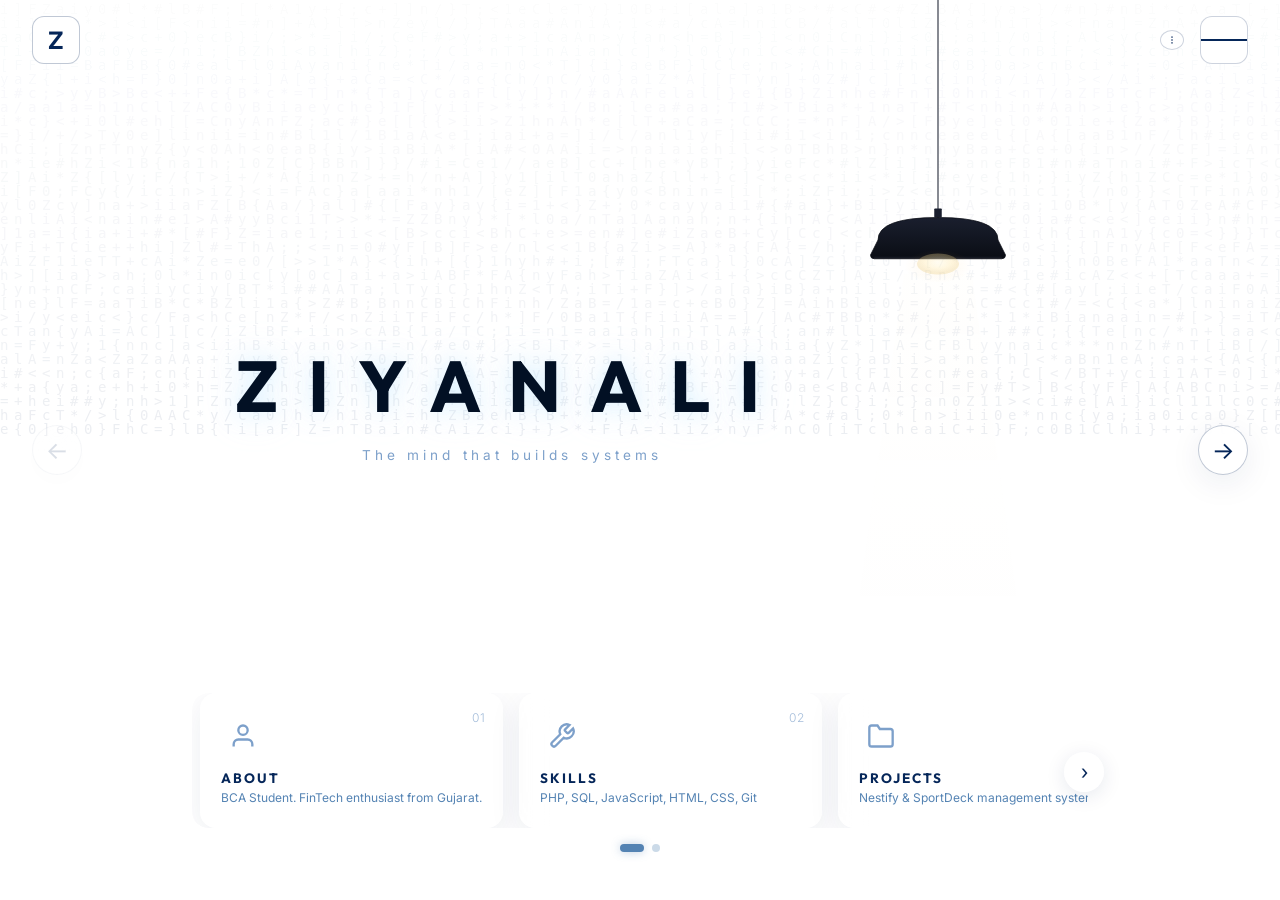
==== commit 8d173c74: "fix: make asset paths relative to resolve 404 errors on GitHub Pages" ====
--- a/index.html
+++ b/index.html
@@ -12,7 +12,7 @@
   <link href="https://fonts.googleapis.com/css2?family=Inter:wght@400;500;600;700&family=Outfit:wght@400;500;700;800&display=swap" rel="stylesheet">
 
   <!-- Unified Stylesheet -->
-  <link rel="stylesheet" href="/styles/main.css?v=1.0.2">
+  <link rel="stylesheet" href="styles/main.css?v=1.0.2">
 </head>
 <body>
 
@@ -537,6 +537,6 @@
   </div>
 
   <!-- Unified Script -->
-  <script src="/scripts/main.js?v=1.0.2" defer></script>
+  <script src="scripts/main.js?v=1.0.2" defer></script>
 </body>
 </html>
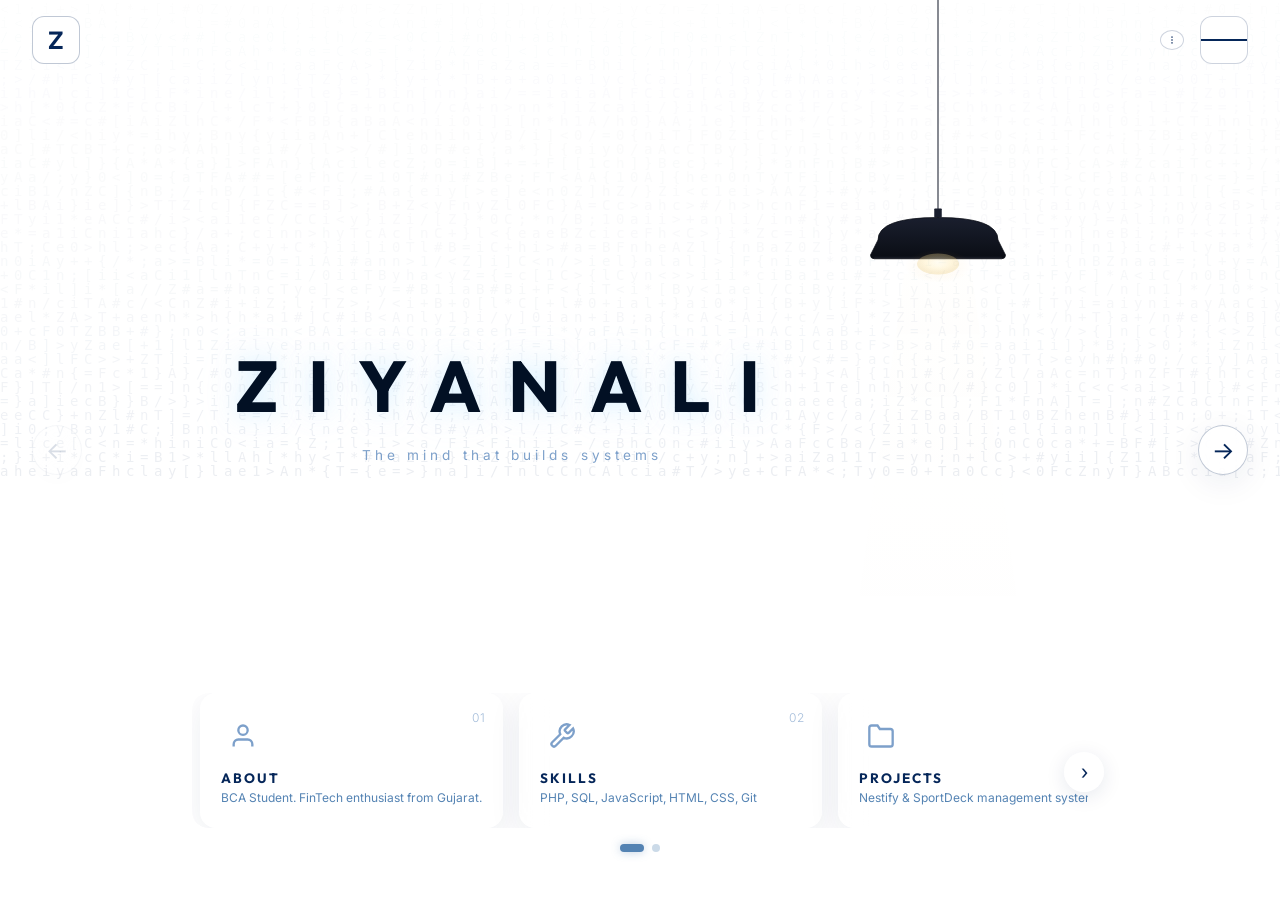
==== commit 79884118: "fix: remove cache-busting query strings for local file:// protocol compatibility" ====
--- a/index.html
+++ b/index.html
@@ -12,7 +12,7 @@
   <link href="https://fonts.googleapis.com/css2?family=Inter:wght@400;500;600;700&family=Outfit:wght@400;500;700;800&display=swap" rel="stylesheet">
 
   <!-- Unified Stylesheet -->
-  <link rel="stylesheet" href="styles/main.css?v=1.0.2">
+  <link rel="stylesheet" href="styles/main.css">
 </head>
 <body>
 
@@ -537,6 +537,6 @@
   </div>
 
   <!-- Unified Script -->
-  <script src="scripts/main.js?v=1.0.2" defer></script>
+  <script src="scripts/main.js" defer></script>
 </body>
 </html>
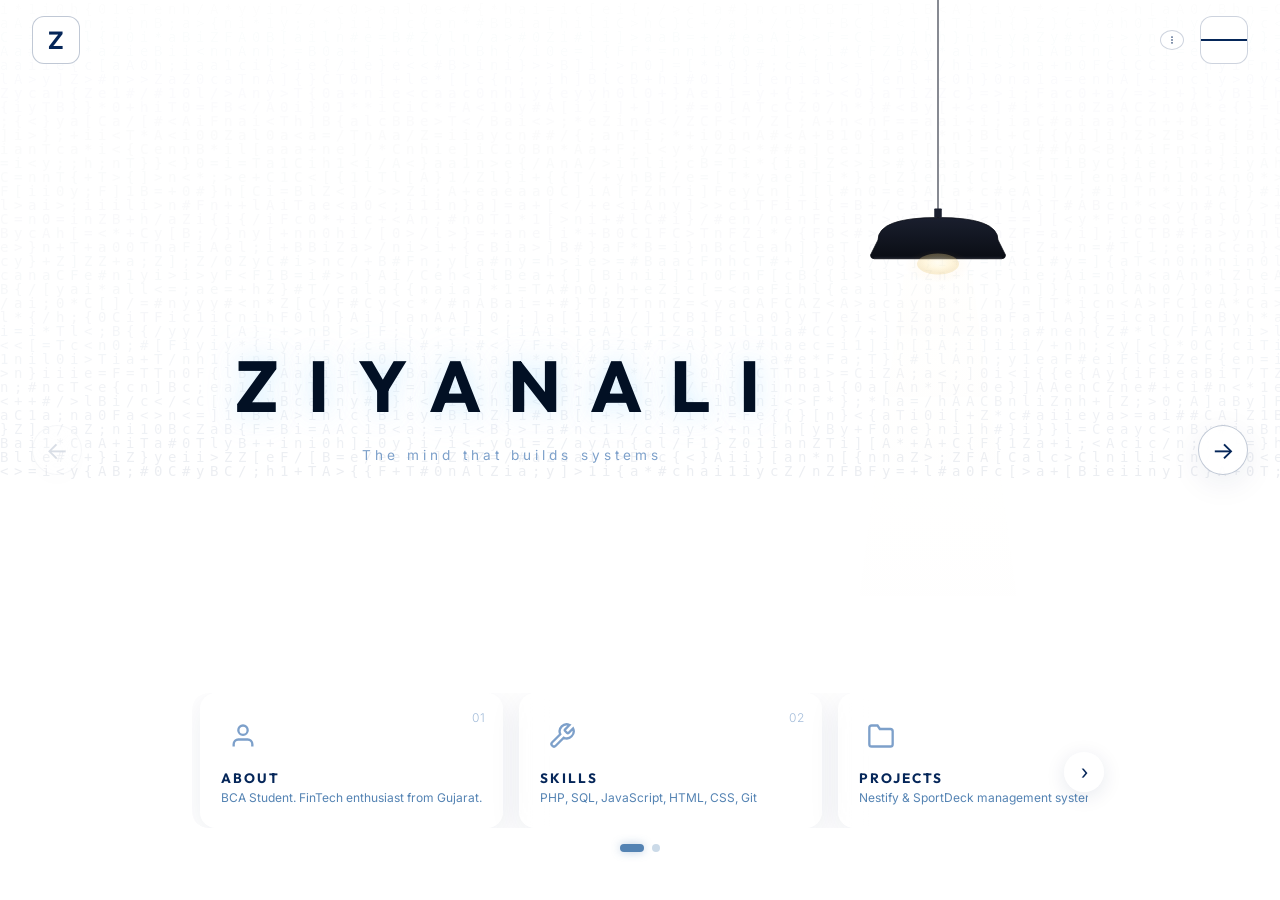
==== commit 15774af5: "refactor: rename assets folders to css and js and update references" ====
--- a/index.html
+++ b/index.html
@@ -12,7 +12,7 @@
   <link href="https://fonts.googleapis.com/css2?family=Inter:wght@400;500;600;700&family=Outfit:wght@400;500;700;800&display=swap" rel="stylesheet">
 
   <!-- Unified Stylesheet -->
-  <link rel="stylesheet" href="styles/main.css">
+  <link rel="stylesheet" href="css/main.css">
 </head>
 <body>
 
@@ -537,6 +537,6 @@
   </div>
 
   <!-- Unified Script -->
-  <script src="scripts/main.js" defer></script>
+  <script src="js/main.js" defer></script>
 </body>
 </html>
--- a/css/main.css
+++ b/css/main.css
@@ -0,0 +1,1992 @@
+/* ==========================================
+   FinTech Portfolio: Global Styles
+   - Monochromatic Blue Gradient Theme
+   - Continuous shifting background animation
+   - Smooth viewport control & custom scrollbars
+   - Modern typography rules
+   ========================================== */
+
+:root {
+  color-scheme: light dark;
+
+  /* Monochromatic Blue Gradient Palette (EXACT HEX CODES) */
+  --color-darkest-navy: #021024;
+  --color-deep-navy: #052659;
+  --color-medium-blue: #5483B3;
+  --color-light-blue: #7DA0CA;
+  --color-very-light-blue: #C1E8FF;
+
+  /* Theme Transitions */
+  --transition-smooth: 0.4s cubic-bezier(0.16, 1, 0.3, 1);
+  --transition-bounce: 0.5s cubic-bezier(0.34, 1.56, 0.64, 1);
+
+  /* Typography Scale */
+  --font-heading: 'Outfit', system-ui, -apple-system, sans-serif;
+  --font-body: 'Inter', system-ui, -apple-system, sans-serif;
+  --text-h1: clamp(2.5rem, 1.5rem + 4vw, 4.5rem);
+  --text-h2: clamp(1.8rem, 1.2rem + 3vw, 3rem);
+  --text-h3: clamp(1.3rem, 1rem + 1.5vw, 2rem);
+  --text-body: clamp(0.95rem, 0.85rem + 0.3vw, 1.15rem);
+  --text-small: clamp(0.75rem, 0.7rem + 0.15vw, 0.85rem);
+}
+
+/* Dark Mode Variables (Default) */
+html[data-theme="dark"],
+html:not([data-theme="light"]) {
+  --bg-primary: var(--color-darkest-navy);
+  --text-primary: var(--color-very-light-blue);
+  --text-muted: rgba(193, 232, 255, 0.7);
+  --accent: var(--color-medium-blue);
+  --card-bg: rgba(5, 38, 89, 0.6);
+  --glass-bg: rgba(5, 38, 89, 0.6);
+  --glass-border: rgba(84, 131, 179, 0.3);
+  --glass-inner-glow: rgba(193, 232, 255, 0.1);
+  --glass-shadow: rgba(2, 16, 36, 0.5);
+
+  --scrollbar-track: rgba(2, 16, 36, 0.1);
+  --scrollbar-thumb: var(--color-medium-blue);
+  --scrollbar-thumb-hover: var(--color-light-blue);
+  
+  --bg-gradient: linear-gradient(135deg, #021024 0%, #052659 50%, #021024 100%);
+}
+
+/* Light Mode Variables */
+html[data-theme="light"] {
+  --bg-primary: var(--color-very-light-blue);
+  --text-primary: var(--color-deep-navy);
+  --text-muted: rgba(5, 38, 89, 0.85); /* Increased for readability */
+  --accent: var(--color-medium-blue);
+  --card-bg: rgba(255, 255, 255, 0.7); /* Opacity increased to 0.7 */
+  --glass-bg: rgba(255, 255, 255, 0.7); /* Opacity increased to 0.7 */
+  --glass-border: rgba(5, 38, 89, 0.2); /* 1px solid rgba(5, 38, 89, 0.2) */
+  --glass-inner-glow: rgba(255, 255, 255, 0.8); /* inset 0 1px 0 rgba(255, 255, 255, 0.8) */
+  --glass-shadow: rgba(5, 38, 89, 0.15);
+
+  --scrollbar-track: rgba(5, 38, 89, 0.05); /* Track background in light mode */
+  --scrollbar-thumb: var(--color-medium-blue); /* #5483B3 */
+  --scrollbar-thumb-hover: var(--color-light-blue);
+
+  --bg-gradient: linear-gradient(135deg, #C1E8FF 0%, #FFFFFF 100%);
+}
+
+/* Base Resets */
+*, *::before, *::after {
+  box-sizing: border-box;
+}
+
+html, body {
+  height: 100vh;
+  overflow: hidden; /* Prevents scrolling on the main page */
+  margin: 0;
+  padding: 0;
+}
+
+html {
+  scroll-behavior: smooth;
+}
+
+body {
+  color: var(--text-primary);
+  font-family: var(--font-body);
+  -webkit-font-smoothing: antialiased;
+  -moz-osx-font-smoothing: grayscale;
+  transition: background var(--transition-smooth), color var(--transition-smooth);
+}
+
+[data-theme="dark"] body {
+  background-color: #000000 !important;
+}
+
+[data-theme="light"] body {
+  background-color: #FFFFFF !important;
+}
+
+/* Custom Scrollbars (Webkit) */
+::-webkit-scrollbar {
+  width: 6px;
+  height: 6px;
+}
+
+::-webkit-scrollbar-track {
+  background: var(--scrollbar-track);
+}
+
+::-webkit-scrollbar-thumb {
+  background: var(--scrollbar-thumb);
+  border-radius: 10px;
+}
+
+::-webkit-scrollbar-thumb:hover {
+  background: var(--scrollbar-thumb-hover);
+}
+
+/* Custom Scrollbars (Firefox) */
+* {
+  scrollbar-width: thin;
+  scrollbar-color: var(--scrollbar-thumb) var(--scrollbar-track);
+}
+
+/* Typography styles */
+h1, h2, h3, h4, h5, h6 {
+  font-family: var(--font-heading);
+  font-weight: 700;
+  margin: 0;
+  line-height: 1.2;
+  color: var(--text-primary);
+}
+
+html[data-theme="light"] h1,
+html[data-theme="light"] h2,
+html[data-theme="light"] h3,
+html[data-theme="light"] h4,
+html[data-theme="light"] h5,
+html[data-theme="light"] h6 {
+  color: #021024 !important;
+}
+
+p {
+  margin: 0;
+  line-height: 1.6;
+}
+
+a {
+  color: var(--accent);
+  text-decoration: none;
+  transition: color 0.2s;
+}
+
+html[data-theme="light"] a {
+  color: #052659 !important;
+  text-decoration: underline !important;
+  text-decoration-color: #5483B3 !important;
+  text-decoration-thickness: 1.5px !important;
+  text-underline-offset: 3px !important;
+}
+
+a:hover {
+  color: var(--text-primary);
+}
+
+html[data-theme="light"] a:hover {
+  color: #5483B3 !important;
+  text-decoration-color: #052659 !important;
+}
+
+button {
+  font-family: inherit;
+  font-size: inherit;
+  color: inherit;
+  background: none;
+  border: none;
+  padding: 0;
+  cursor: pointer;
+  outline: none;
+}
+
+/* Utility classes */
+.sr-only {
+  position: absolute;
+  width: 1px;
+  height: 1px;
+  padding: 0;
+  margin: -1px;
+  overflow: hidden;
+  clip: rect(0, 0, 0, 0);
+  border: 0;
+}
+
+
+
+/* Mobile Scrolling Exception */
+@media (max-width: 768px) {
+  html, body {
+    height: auto;
+    overflow-y: auto;
+  }
+}
+/* ==========================================
+   FinTech Portfolio: Glassmorphism & Badge Systems
+   - Core Liquid Glass specifications
+   - Glassmorphic status badges/pills with gradient overlays
+   ========================================== */
+
+/* Core Liquid Glass Card and Layout Panels */
+.liquid-glass {
+  backdrop-filter: blur(20px) saturate(180%);
+  -webkit-backdrop-filter: blur(20px) saturate(180%);
+  background: var(--glass-bg);
+  border: 1px solid var(--glass-border);
+  box-shadow: 
+    inset 0 1px 0 var(--glass-inner-glow),
+    0 8px 32px 0 var(--glass-shadow);
+  border-radius: 24px;
+  box-sizing: border-box;
+  transition: background var(--transition-smooth), border var(--transition-smooth), box-shadow var(--transition-smooth);
+}
+
+/* Status Badges / Pills */
+.status-pill {
+  display: inline-flex;
+  align-items: center;
+  gap: 0.5rem;
+  padding: 0.5rem 1rem;
+  border-radius: 99px;
+  font-family: var(--font-heading);
+  font-size: var(--text-small);
+  font-weight: 600;
+  backdrop-filter: blur(12px);
+  -webkit-backdrop-filter: blur(12px);
+  border: 1px solid rgba(255, 255, 255, 0.15);
+  box-shadow: 0 4px 12px rgba(0, 0, 0, 0.1);
+  color: var(--text-primary);
+  line-height: 1;
+  text-transform: capitalize;
+  white-space: nowrap;
+}
+
+/* Status Badge Gradients (Derived from the Monochromatic Blue Palette) */
+.badge-bronze,
+.badge-active {
+  background: linear-gradient(135deg, rgba(84, 131, 179, 0.2) 0%, rgba(125, 160, 202, 0.1) 100%);
+  border-color: rgba(84, 131, 179, 0.4);
+  box-shadow: 0 0 10px rgba(84, 131, 179, 0.15);
+  color: var(--color-very-light-blue);
+}
+
+.badge-navy,
+.badge-neutral {
+  background: linear-gradient(135deg, rgba(5, 38, 89, 0.25) 0%, rgba(84, 131, 179, 0.1) 100%);
+  border-color: rgba(5, 38, 89, 0.4);
+  box-shadow: 0 0 10px rgba(5, 38, 89, 0.15);
+  color: var(--color-very-light-blue);
+}
+
+.badge-cream,
+.badge-success {
+  background: linear-gradient(135deg, rgba(193, 232, 255, 0.15) 0%, rgba(255, 255, 255, 0.05) 100%);
+  border-color: rgba(193, 232, 255, 0.4);
+  box-shadow: 0 0 10px rgba(193, 232, 255, 0.15);
+  color: var(--color-medium-blue);
+}
+
+.badge-ice-blue {
+  background: linear-gradient(135deg, rgba(125, 160, 202, 0.2) 0%, rgba(5, 38, 89, 0.1) 100%);
+  border-color: rgba(125, 160, 202, 0.4);
+  box-shadow: 0 0 10px rgba(125, 160, 202, 0.15);
+  color: var(--color-very-light-blue);
+}
+/* Light Mode Overrides for Status Badges */
+html[data-theme="light"] .badge-bronze,
+html[data-theme="light"] .badge-active {
+  background: rgba(84, 131, 179, 0.15) !important;
+  border-color: #5483B3 !important;
+  color: #052659 !important;
+  box-shadow: none !important;
+}
+
+html[data-theme="light"] .badge-navy,
+html[data-theme="light"] .badge-neutral {
+  background: rgba(5, 38, 89, 0.08) !important;
+  border-color: #052659 !important;
+  color: #052659 !important;
+  box-shadow: none !important;
+}
+
+html[data-theme="light"] .badge-cream,
+html[data-theme="light"] .badge-success {
+  background: rgba(193, 232, 255, 0.3) !important;
+  border-color: #7DA0CA !important;
+  color: #052659 !important;
+  box-shadow: none !important;
+}
+
+html[data-theme="light"] .badge-ice-blue {
+  background: rgba(125, 160, 202, 0.15) !important;
+  border-color: #7DA0CA !important;
+  color: #052659 !important;
+  box-shadow: none !important;
+}
+
+[data-theme="light"] .glass-card {
+  background: rgba(0, 0, 0, 0.03) !important; /* Very faint grey */
+  border: 1px solid rgba(0, 0, 0, 0.08) !important;
+  box-shadow: 0 4px 20px rgba(0, 0, 0, 0.05);
+}
+
+/* High Contrast Adjustments */
+@media (forced-colors: active) {
+  .liquid-glass, .status-pill {
+    border: 1.5px solid CanvasText !important;
+    background: Canvas !important;
+  }
+}
+/* ==========================================
+   FinTech Portfolio: Core UI Components Layout
+   - Floating Navigation Sidebar (responsive)
+   - Glass Capsule Theme Toggle (fixed top-right)
+   - Glowing Border Cards (dual masked pseudo-element container)
+   - Dialog Modals (volumetric overlay, custom scrollbar)
+   - Three-dot ellipsis menu and spring dropdowns
+   ========================================== */
+
+/* Slider Layout & Containers */
+.slider-container {
+  width: 100vw;
+  height: 100vh;
+  overflow: hidden;
+  position: relative;
+}
+
+.slider-track {
+  display: flex;
+  width: 700%; /* 7 slides: Home + 6 categories */
+  height: 100%;
+  transition: transform 0.6s cubic-bezier(0.16, 1, 0.3, 1);
+}
+
+.slide {
+  width: 100vw;
+  height: 100vh;
+  flex-shrink: 0;
+  overflow-y: auto;
+  overflow-x: hidden;
+  box-sizing: border-box;
+  padding: 100px 4rem 4rem 4rem; /* 100px top padding to clear fixed top-nav */
+  display: flex;
+  flex-direction: column;
+  align-items: center;
+}
+
+#slide-0 {
+  overflow-y: auto;
+  overflow-x: hidden;
+  scroll-behavior: smooth;
+  padding: 0;
+  justify-content: flex-start;
+}
+
+#slide-0::-webkit-scrollbar {
+  width: 6px;
+}
+
+#slide-0::-webkit-scrollbar-track {
+  background: rgba(2, 16, 36, 0.1);
+  border-radius: 10px;
+}
+
+#slide-0::-webkit-scrollbar-thumb {
+  background: rgba(84, 131, 179, 0.4);
+  border-radius: 10px;
+}
+
+/* Slide Navigation Arrows */
+.slide-arrow {
+  position: absolute;
+  top: 50%;
+  transform: translateY(-50%);
+  width: 50px;
+  height: 50px;
+  background: rgba(5, 38, 89, 0.6);
+  backdrop-filter: blur(10px);
+  border: 1px solid rgba(84, 131, 179, 0.3);
+  border-radius: 50%;
+  color: #C1E8FF;
+  font-size: 1.5rem;
+  cursor: pointer;
+  z-index: 50;
+  transition: all 0.3s ease;
+  display: flex;
+  align-items: center;
+  justify-content: center;
+}
+
+.slide-arrow:hover {
+  background: rgba(5, 38, 89, 0.65);
+  border-color: rgba(193, 232, 255, 0.5);
+  color: #C1E8FF;
+  transform: translateY(-50%) scale(1.1);
+  box-shadow: 0 0 20px rgba(84, 131, 179, 0.4);
+}
+
+.slide-arrow:active {
+  transform: translateY(-50%) scale(0.95);
+}
+
+.slide-arrow-left {
+  left: 2rem;
+}
+
+.slide-arrow-right {
+  right: 2rem;
+}
+
+.slide-arrow:disabled {
+  opacity: 0.15;
+  cursor: not-allowed;
+  pointer-events: none;
+}
+
+/* Glass Card layout block (About Page wrapper) */
+.glass-card {
+  position: relative;
+  border-radius: 24px;
+  background: var(--card-bg);
+  backdrop-filter: blur(20px) saturate(180%);
+  -webkit-backdrop-filter: blur(20px) saturate(180%);
+  border: 1px solid var(--glass-border);
+  box-shadow: 
+    inset 0 1px 0 var(--glass-inner-glow),
+    0 8px 32px 0 var(--glass-shadow);
+  padding: 3rem;
+  width: 100%;
+  max-width: 1200px;
+  margin: auto auto;
+  box-sizing: border-box;
+}
+
+/* Lamp Dashboard layout block */
+.lamp-dashboard {
+  position: relative;
+  width: 100%;
+  min-height: 100%;
+  display: flex;
+  flex-direction: column;
+  align-items: center;
+  padding: 6rem 2rem 2rem 2rem; /* Top padding for nav */
+  box-sizing: border-box;
+}
+
+/* Fixed Header - Steady on Scroll */
+.fixed-header {
+  position: fixed;
+  top: 0;
+  left: 0;
+  right: 0;
+  height: 80px;
+  display: flex;
+  justify-content: space-between;
+  align-items: center;
+  padding: 0 2rem;
+  z-index: 1000;
+  background: transparent; /* Let code-rain show through */
+  pointer-events: none; /* Let clicks pass through empty areas */
+}
+
+.fixed-header > * {
+  pointer-events: auto; /* Re-enable clicks on logo and controls */
+}
+
+/* Logo Styling */
+.header-logo {
+  display: flex;
+  align-items: center;
+}
+
+.logo-box {
+  width: 48px;
+  height: 48px;
+  background: rgba(5, 38, 89, 0.6);
+  backdrop-filter: blur(10px);
+  border: 1px solid rgba(84, 131, 179, 0.3);
+  border-radius: 12px;
+  display: flex;
+  align-items: center;
+  justify-content: center;
+  font-size: 1.5rem;
+  font-weight: 700;
+  color: #C1E8FF;
+}
+
+/* Right Controls Container */
+.header-controls {
+  display: flex;
+  align-items: center;
+  gap: 1rem;
+}
+
+/* Icon Buttons (Dots & Hamburger) */
+.icon-btn {
+  width: 48px;
+  height: 48px;
+  background: rgba(5, 38, 89, 0.6);
+  backdrop-filter: blur(10px);
+  border: 1px solid rgba(84, 131, 179, 0.3);
+  border-radius: 12px;
+  display: flex;
+  align-items: center;
+  justify-content: center;
+  cursor: pointer;
+  color: #C1E8FF;
+  transition: all 0.3s ease;
+}
+
+.icon-btn:hover {
+  background: rgba(84, 131, 179, 0.4);
+  border-color: rgba(193, 232, 255, 0.5);
+}
+
+/* Hamburger Lines Animation */
+.hamburger-line {
+  display: block;
+  width: 20px;
+  height: 2px;
+  background: #C1E8FF;
+  margin: 3px 0;
+  transition: all 0.3s ease;
+}
+
+.hamburger-btn.active .hamburger-line:nth-child(1) {
+  transform: rotate(45deg) translate(5px, 5px);
+}
+.hamburger-btn.active .hamburger-line:nth-child(2) {
+  opacity: 0;
+}
+.hamburger-btn.active .hamburger-line:nth-child(3) {
+  transform: rotate(-45deg) translate(5px, -5px);
+}
+
+/* Left Slide-Out Menu */
+.slide-out-menu {
+  position: fixed;
+  top: 0;
+  left: 0;
+  width: 300px;
+  height: 100vh;
+  background: rgba(2, 16, 36, 0.95);
+  backdrop-filter: blur(20px);
+  -webkit-backdrop-filter: blur(20px);
+  border-right: 1px solid rgba(84, 131, 179, 0.2);
+  z-index: 999;
+  transform: translateX(-100%);
+  transition: transform 0.4s cubic-bezier(0.34, 1.56, 0.64, 1);
+  display: flex;
+  flex-direction: column;
+  justify-content: center;
+  padding: 2rem;
+  box-sizing: border-box;
+}
+
+.slide-out-menu.active {
+  transform: translateX(0);
+}
+
+/* Animated Links inside Slide-Out */
+.slide-nav-links {
+  display: flex;
+  flex-direction: column;
+  gap: 2.5rem;
+  align-items: center;
+  padding: 2rem 0;
+}
+
+.slide-link {
+  display: flex;
+  flex-direction: column;
+  align-items: center;
+  gap: 0.75rem;
+  color: #7DA0CA;
+  text-decoration: none;
+  transition: all 0.3s cubic-bezier(0.34, 1.56, 0.64, 1);
+  opacity: 0;
+  transform: translateX(-30px);
+}
+
+/* Staggered entrance animation */
+.slide-out-menu.active .slide-link {
+  opacity: 1;
+  transform: translateX(0);
+}
+.slide-out-menu.active .slide-link:nth-child(1) { transition-delay: 0.1s; }
+.slide-out-menu.active .slide-link:nth-child(2) { transition-delay: 0.15s; }
+.slide-out-menu.active .slide-link:nth-child(3) { transition-delay: 0.2s; }
+.slide-out-menu.active .slide-link:nth-child(4) { transition-delay: 0.25s; }
+.slide-out-menu.active .slide-link:nth-child(5) { transition-delay: 0.3s; }
+.slide-out-menu.active .slide-link:nth-child(6) { transition-delay: 0.35s; }
+.slide-out-menu.active .slide-link:nth-child(7) { transition-delay: 0.4s; }
+
+/* Icon Styling */
+.slide-link svg {
+  transition: all 0.3s ease;
+  filter: drop-shadow(0 0 0 transparent);
+}
+
+/* Text Styling (Hidden by default) */
+.link-text {
+  font-size: 0.65rem;
+  font-weight: 700;
+  letter-spacing: 0.2em;
+  color: #C1E8FF;
+  opacity: 0;
+  transform: translateY(-10px);
+  transition: all 0.3s ease;
+  pointer-events: none;
+}
+
+/* Hover Effects */
+.slide-link:hover {
+  color: #C1E8FF;
+  transform: translateY(-4px);
+}
+
+.slide-link:hover svg {
+  filter: drop-shadow(0 0 12px rgba(193, 232, 255, 0.6));
+  transform: scale(1.1);
+}
+
+.slide-link:hover .link-text {
+  opacity: 1;
+  transform: translateY(0);
+}
+
+/* Active State */
+.slide-link.active {
+  color: #C1E8FF;
+}
+.slide-link.active svg {
+  filter: drop-shadow(0 0 15px rgba(84, 131, 179, 0.8));
+}
+.slide-link.active .link-text {
+  opacity: 1;
+  transform: translateY(0);
+  color: #5483B3;
+}
+
+/* Overlay */
+.menu-overlay {
+  position: fixed;
+  top: 0;
+  left: 0;
+  right: 0;
+  bottom: 0;
+  background: rgba(0, 0, 0, 0.5);
+  z-index: 998;
+  opacity: 0;
+  pointer-events: none;
+  transition: opacity 0.3s ease;
+}
+
+.menu-overlay.active {
+  opacity: 1;
+  pointer-events: auto;
+}
+
+.lamp-container {
+  position: absolute;
+  top: 0;
+  right: 15%; /* Changed from left: 50% */
+  left: auto;
+  transform: none; /* Remove translateX(-50%) */
+  width: 300px; /* Slightly smaller */
+  height: 100vh;
+  z-index: 5;
+  cursor: pointer;
+  transform-origin: top center;
+  pointer-events: none; /* Let clicks pass through to lamp only */
+}
+
+.lamp-container svg {
+  pointer-events: auto; /* Re-enable clicks on the SVG itself */
+}
+
+/* Update swing animation to work from right side */
+.lamp-container.swinging {
+  animation: lampSwingRight 2s cubic-bezier(0.34, 1.56, 0.64, 1);
+}
+
+@keyframes lampSwingRight {
+  0% { transform: rotate(0deg); }
+  20% { transform: rotate(-6deg); }
+  40% { transform: rotate(5deg); }
+  60% { transform: rotate(-3deg); }
+  80% { transform: rotate(2deg); }
+  100% { transform: rotate(0deg); }
+}
+
+/* DARK MODE: Light ON */
+[data-theme="dark"] .lamp-bulb {
+  opacity: 1;
+  filter: drop-shadow(0 0 8px #FFD88A);
+}
+[data-theme="dark"] .lamp-bulb-glow {
+  opacity: 1;
+}
+[data-theme="dark"] .lamp-light-cone {
+  opacity: 1;
+}
+
+/* LIGHT MODE: Light OFF */
+[data-theme="light"] .lamp-bulb {
+  opacity: 0.3;
+  filter: none;
+}
+[data-theme="light"] .lamp-bulb-glow {
+  opacity: 0.1;
+}
+[data-theme="light"] .lamp-light-cone {
+  opacity: 0.05;
+}
+[data-theme="light"] .hanging-lamp line {
+  stroke: #4a5060;
+}
+[data-theme="light"] path[d*="shadeGrad"] {
+  fill: #3a4050;
+}
+
+/* Remove old theme toggle */
+.theme-toggle, .lamp-nav .theme-toggle {
+  display: none !important;
+}
+
+.lamp-hero-content {
+  position: absolute;
+  top: 45%;
+  left: 40%; /* Changed from 50% */
+  transform: translate(-50%, -50%);
+  text-align: center;
+  z-index: 6;
+}
+
+.lamp-title {
+  font-size: 4.5rem; /* Slightly smaller to fit asymmetric layout */
+  font-weight: 700;
+  color: #C1E8FF;
+  letter-spacing: 0.4em;
+  margin: 0;
+  text-shadow: 
+    0 0 20px rgba(193, 232, 255, 0.5),
+    0 0 40px rgba(193, 232, 255, 0.3);
+}
+
+.lamp-tagline {
+  font-size: 0.85rem;
+  color: #7DA0CA;
+  letter-spacing: 0.3em;
+  margin-top: 1rem;
+}
+
+.portfolio-grid {
+  display: grid;
+  grid-template-columns: 1fr;
+  gap: 2rem;
+  width: 100%;
+  max-width: 1200px;
+  margin: 0 auto;
+}
+
+@media (min-width: 768px) {
+  .portfolio-grid {
+    grid-template-columns: repeat(2, 1fr);
+  }
+}
+
+@media (min-width: 1100px) {
+  .portfolio-grid {
+    grid-template-columns: repeat(3, 1fr);
+  }
+}
+
+
+
+/* Glowing Border Cards */
+.glow-card {
+  position: relative;
+  border-radius: 24px;
+  background: var(--card-bg); /* Dynamic backdrop-filter content card background */
+  backdrop-filter: blur(20px) saturate(180%);
+  -webkit-backdrop-filter: blur(20px) saturate(180%);
+  z-index: 1;
+  cursor: pointer;
+  height: 280px;
+  display: flex;
+  flex-direction: column;
+  transition: transform 0.3s cubic-bezier(0.16, 1, 0.3, 1), box-shadow 0.3s cubic-bezier(0.16, 1, 0.3, 1);
+}
+
+.glow-card::before {
+  content: '';
+  position: absolute;
+  inset: -1px;
+  border-radius: 24px;
+  padding: 1.5px;
+  background: var(--glow-gradient);
+  -webkit-mask: linear-gradient(#fff 0 0) content-box, linear-gradient(#fff 0 0);
+  -webkit-mask-composite: xor;
+  mask: linear-gradient(#fff 0 0) content-box, linear-gradient(#fff 0 0);
+  mask-composite: exclude;
+  pointer-events: none;
+  z-index: -1;
+  opacity: 0.4;
+  transition: opacity 0.3s ease;
+}
+
+/* Gradients for borders (Strict color palettes) */
+.glow-card-1 {
+  --glow-gradient: linear-gradient(135deg, #5483B3 0%, #7DA0CA 100%); /* Medium Blue to Light Blue */
+  --glow-color: rgba(84, 131, 179, 0.3);
+}
+
+.glow-card-2 {
+  --glow-gradient: linear-gradient(135deg, #052659 0%, #5483B3 100%); /* Deep Navy to Medium Blue */
+  --glow-color: rgba(5, 38, 89, 0.4);
+}
+
+/* Hover transitions */
+.glow-card:hover {
+  transform: translateY(-8px);
+  box-shadow: 0 0 40px var(--glow-color);
+}
+
+.glow-card:hover::before {
+  opacity: 0.9;
+}
+
+/* Card inner details formatting */
+.card-content {
+  padding: 2.25rem;
+  display: flex;
+  flex-direction: column;
+  height: 100%;
+  box-sizing: border-box;
+  justify-content: space-between;
+  gap: 1rem;
+}
+
+.card-header-icon {
+  width: 48px;
+  height: 48px;
+  border-radius: 14px;
+  background: rgba(255, 255, 255, 0.05);
+  border: 1px solid var(--glass-border);
+  display: flex;
+  align-items: center;
+  justify-content: center;
+  font-size: 1.5rem;
+  box-shadow: 0 4px 12px rgba(0, 0, 0, 0.15);
+}
+
+.card-title {
+  font-size: var(--text-h3);
+  font-weight: 700;
+  color: var(--text-primary);
+  margin-top: 0.5rem;
+}
+
+.card-preview-text {
+  font-size: var(--text-body);
+  color: var(--text-muted);
+  line-height: 1.6;
+  flex-grow: 1;
+  display: -webkit-box;
+  -webkit-line-clamp: 3;
+  line-clamp: 3;
+  -webkit-box-orient: vertical;
+  overflow: hidden;
+}
+
+.card-footer-trigger {
+  font-family: var(--font-heading);
+  font-size: var(--text-small);
+  font-weight: 700;
+  color: var(--accent);
+  display: inline-flex;
+  align-items: center;
+  gap: 0.5rem;
+}
+
+.card-footer-trigger svg {
+  transition: transform var(--transition-smooth);
+}
+
+.glow-card:hover .card-footer-trigger svg {
+  transform: translateX(6px);
+}
+
+/* Dialog Modal */
+dialog.modal-card {
+  width: min(70vw, 850px);
+  max-height: 80vh;
+  border: 1px solid var(--glass-border);
+  background: var(--bg-primary);
+  color: var(--text-primary);
+  border-radius: 24px;
+  padding: 0;
+  overflow: hidden;
+  box-shadow: 0 20px 50px rgba(0, 0, 0, 0.5);
+  outline: none;
+  opacity: 0;
+  transform: scale(0.9) translateY(20px);
+  transition: opacity 0.25s ease, transform 0.25s cubic-bezier(0.34, 1.56, 0.64, 1);
+  display: flex;
+  flex-direction: column;
+}
+
+dialog.modal-card[open] {
+  opacity: 1;
+  transform: scale(1) translateY(0);
+}
+
+dialog::backdrop {
+  background: rgba(2, 16, 36, 0.6);
+  backdrop-filter: none;
+  -webkit-backdrop-filter: none;
+  opacity: 0;
+  transition: opacity 0.25s ease;
+}
+
+dialog[open]::backdrop {
+  opacity: 1;
+}
+
+.modal-head {
+  display: flex;
+  justify-content: space-between;
+  align-items: center;
+  padding: 1.5rem 2.25rem;
+  border-bottom: 1px solid var(--glass-border);
+}
+
+.modal-title {
+  font-size: var(--text-h3);
+  font-family: var(--font-heading);
+  font-weight: 700;
+  color: var(--text-primary);
+  transition: all 0.3s ease;
+}
+
+.modal-title.bridge-title {
+  text-transform: uppercase;
+  letter-spacing: 0.25em;
+  font-size: 1.8rem;
+  font-weight: 800;
+  background: linear-gradient(135deg, var(--color-medium-blue) 0%, var(--color-very-light-blue) 100%);
+  -webkit-background-clip: text;
+  background-clip: text;
+  -webkit-text-fill-color: transparent;
+  filter: drop-shadow(0 0 10px rgba(84, 131, 179, 0.4));
+  margin: 0 auto;
+  padding-left: 56px; /* Offset side buttons in modal-head to visually center it */
+}
+
+.modal-body,
+.modal-content {
+  padding: 2.25rem;
+  overflow-y: auto; /* Scroll only happens here */
+  flex-grow: 1;
+  max-height: calc(85vh - 80px);
+}
+
+/* Three-dot ellipsis menu */
+.modal-menu-container {
+  position: relative;
+  display: inline-block;
+  margin-right: 1.25rem;
+}
+
+.three-dots-btn {
+  display: flex;
+  flex-direction: column;
+  justify-content: space-between;
+  width: 24px;
+  height: 20px;
+  cursor: pointer;
+  padding: 4px;
+  border-radius: 50%;
+  transition: background 0.2s;
+}
+
+.three-dots-btn:hover {
+  background: rgba(255, 255, 255, 0.08);
+}
+
+.three-dots-btn span {
+  display: block;
+  width: 4px;
+  height: 4px;
+  background-color: var(--text-primary);
+  border-radius: 50%;
+  margin: 0 auto;
+  transition: transform 0.2s, background-color 0.2s;
+}
+
+.three-dots-btn:hover span {
+  animation: pulseDot 1.2s infinite ease-in-out;
+}
+
+.three-dots-btn:hover span:nth-child(2) { animation-delay: 0.2s; }
+.three-dots-btn:hover span:nth-child(3) { animation-delay: 0.4s; }
+
+/* SpringDropdown Menu */
+.dropdown-menu {
+  position: absolute;
+  top: 2.25rem;
+  right: 0;
+  width: 170px;
+  padding: 0.5rem;
+  list-style: none;
+  margin: 0;
+  z-index: 1100;
+  display: flex;
+  flex-direction: column;
+  gap: 0.25rem;
+  transform: scale(0.8) translateY(-10px);
+  opacity: 0;
+  visibility: hidden;
+  transition: transform 0.3s cubic-bezier(0.34, 1.56, 0.64, 1), opacity 0.3s ease, visibility 0.3s ease;
+}
+
+.dropdown-menu.open {
+  transform: scale(1) translateY(0);
+  opacity: 1;
+  visibility: visible;
+}
+
+.dropdown-item a {
+  display: block;
+  padding: 0.6rem 0.8rem;
+  font-size: var(--text-small);
+  font-weight: 600;
+  font-family: var(--font-heading);
+  border-radius: 10px;
+  transition: background 0.2s, color 0.2s;
+}
+
+.dropdown-item a:hover {
+  background: var(--color-medium-blue);
+  color: var(--color-very-light-blue);
+}
+
+.modal-close-btn {
+  display: flex;
+  align-items: center;
+  justify-content: center;
+  width: 32px;
+  height: 32px;
+  border-radius: 50%;
+  background: rgba(255, 255, 255, 0.05);
+  border: 1px solid var(--glass-border);
+  transition: background 0.2s, transform 0.2s;
+  color: var(--text-primary);
+}
+
+.modal-close-btn:hover {
+  background: rgba(255, 255, 255, 0.15);
+  transform: rotate(90deg);
+}
+
+/* Responsiveness overrides */
+@media (max-width: 768px) {
+  .fixed-header {
+    padding: 0 1rem;
+    height: 70px;
+  }
+
+  .slide {
+    padding: 90px 1.5rem 2rem 1.5rem;
+  }
+
+  .slide-arrow {
+    width: 44px;
+    height: 44px;
+    font-size: 1.2rem;
+  }
+
+  .slide-arrow-left {
+    left: 0.5rem;
+  }
+
+  .slide-arrow-right {
+    right: 0.5rem;
+  }
+
+
+
+
+}
+
+.bridge-button-group {
+  display: flex;
+  justify-content: center;
+  gap: 1rem;
+  padding: 2rem 0;
+  flex-wrap: wrap;
+}
+
+.bridge-pill-btn {
+  display: flex;
+  align-items: center;
+  gap: 0.5rem;
+  padding: 0.75rem 1.5rem;
+  border-radius: 9999px;
+  background: rgba(193, 232, 255, 0.05);
+  border: 1px solid rgba(84, 131, 179, 0.3);
+  color: #C1E8FF;
+  text-decoration: none;
+  font-weight: 500;
+  transition: all 0.3s ease;
+}
+
+html[data-theme="light"] .bridge-pill-btn {
+  color: #052659 !important;
+  background: rgba(5, 38, 89, 0.08) !important;
+  border-color: rgba(5, 38, 89, 0.2) !important;
+}
+
+.bridge-pill-btn:hover {
+  transform: translateY(-2px);
+  border-color: #5483B3;
+  box-shadow: 0 0 15px rgba(84, 131, 179, 0.2);
+}
+
+html[data-theme="light"] .bridge-pill-btn:hover {
+  border-color: #5483B3 !important;
+  background: rgba(5, 38, 89, 0.12) !important;
+  box-shadow: 0 0 15px rgba(84, 131, 179, 0.2) !important;
+  color: #052659 !important;
+}
+
+/* Light Mode Overrides for Slide-Out Navigation */
+html[data-theme="light"] .icon-btn {
+  background: rgba(255, 255, 255, 0.8) !important;
+  border-color: rgba(5, 38, 89, 0.2) !important;
+  color: #052659 !important;
+}
+
+html[data-theme="light"] .icon-btn:hover {
+  background: rgba(5, 38, 89, 0.1) !important;
+  border-color: rgba(5, 38, 89, 0.4) !important;
+}
+
+html[data-theme="light"] .hamburger-line {
+  background: #052659 !important;
+}
+
+html[data-theme="light"] .slide-out-menu {
+  background: rgba(255, 255, 255, 0.9) !important;
+  border-right-color: rgba(5, 38, 89, 0.15) !important;
+}
+
+html[data-theme="light"] .slide-link {
+  color: #5483B3 !important;
+}
+
+html[data-theme="light"] .slide-link:hover,
+html[data-theme="light"] .slide-link.active {
+  color: #052659 !important;
+}
+
+html[data-theme="light"] .slide-link.active .link-text {
+  color: #052659 !important;
+}
+
+html[data-theme="light"] .slide-link:hover svg {
+  filter: drop-shadow(0 0 12px rgba(5, 38, 89, 0.4)) !important;
+}
+
+html[data-theme="light"] .slide-link.active svg {
+  filter: drop-shadow(0 0 15px rgba(84, 131, 179, 0.6)) !important;
+}
+
+html[data-theme="light"] .link-text {
+  color: #052659 !important;
+}
+
+html[data-theme="light"] .logo-box {
+  color: #052659 !important;
+  background: rgba(255, 255, 255, 0.8) !important;
+  border-color: rgba(5, 38, 89, 0.25) !important;
+}
+
+html[data-theme="light"] .slide-arrow {
+  background: rgba(255, 255, 255, 0.75) !important;
+  border-color: rgba(5, 38, 89, 0.25) !important;
+  color: #052659 !important;
+  box-shadow: 0 8px 32px 0 rgba(5, 38, 89, 0.08) !important;
+}
+
+html[data-theme="light"] .slide-arrow:hover {
+  background: rgba(255, 255, 255, 0.95) !important;
+  border-color: #052659 !important;
+  color: #052659 !important;
+  box-shadow: 0 8px 32px 0 rgba(5, 38, 89, 0.15) !important;
+}
+
+
+
+
+
+html[data-theme="light"] dialog.modal-card {
+  background: rgba(255, 255, 255, 0.85) !important;
+  color: #052659 !important;
+  border-color: rgba(5, 38, 89, 0.2) !important;
+}
+
+html[data-theme="light"] dialog::backdrop {
+  background: rgba(255, 255, 255, 0.3) !important;
+  backdrop-filter: none !important;
+  -webkit-backdrop-filter: none !important;
+}
+
+html[data-theme="light"] .modal-head {
+  border-bottom-color: rgba(5, 38, 89, 0.15) !important;
+}
+
+html[data-theme="light"] .modal-title {
+  color: #021024 !important;
+}
+
+html[data-theme="light"] .modal-body {
+  color: #052659 !important;
+}
+
+html[data-theme="light"] .modal-close-btn {
+  background: rgba(5, 38, 89, 0.05) !important;
+  border-color: rgba(5, 38, 89, 0.15) !important;
+  color: #052659 !important;
+}
+
+html[data-theme="light"] .modal-close-btn:hover {
+  background: rgba(5, 38, 89, 0.15) !important;
+}
+
+html[data-theme="light"] .three-dots-btn span {
+  background-color: #052659 !important;
+}
+
+html[data-theme="light"] .dropdown-menu {
+  background: rgba(255, 255, 255, 0.95) !important;
+  border-color: rgba(5, 38, 89, 0.2) !important;
+}
+
+html[data-theme="light"] .dropdown-item a {
+  color: #052659 !important;
+}
+
+html[data-theme="light"] .dropdown-item a:hover {
+  background: #5483B3 !important;
+  color: #ffffff !important;
+}
+
+/* ==========================================
+   Cue Cards / Feature Grid Styles
+   ========================================== */
+.carousel-section {
+  position: absolute;
+  bottom: 3rem;
+  left: 50%;
+  transform: translateX(-50%);
+  width: 70%; /* Narrower to avoid lamp area */
+  max-width: 900px;
+  z-index: 10;
+}
+
+.carousel-wrapper {
+  position: relative; /* For arrow positioning */
+  overflow: hidden;
+  border-radius: 16px;
+  touch-action: pan-y;
+}
+
+.carousel-track {
+  display: flex;
+  transition: transform 0.5s cubic-bezier(0.34, 1.56, 0.64, 1);
+  will-change: transform;
+}
+
+.carousel-slide {
+  min-width: 100%;
+  display: grid;
+  grid-template-columns: repeat(3, 1fr);
+  gap: 1rem;
+  padding: 0 0.5rem;
+  box-sizing: border-box;
+  flex-shrink: 0;
+}
+
+/* Push dots below the cards */
+.carousel-dots {
+  display: flex;
+  justify-content: center;
+  gap: 0.5rem;
+  margin-top: 1rem;
+  pointer-events: auto;
+}
+
+.dot {
+  width: 8px;
+  height: 8px;
+  border-radius: 50%;
+  background: rgba(84, 131, 179, 0.3);
+  border: none;
+  cursor: pointer;
+  transition: all 0.3s ease;
+  padding: 0;
+}
+
+.dot.active {
+  background: #5483B3;
+  width: 24px;
+  border-radius: 4px;
+}
+
+.dot:hover {
+  background: rgba(84, 131, 179, 0.6);
+}
+
+/* Carousel Arrows - position at vertical center of carousel area only */
+.carousel-arrow {
+  position: absolute;
+  top: 50%;
+  transform: translateY(-50%);
+  width: 40px;
+  height: 40px;
+  background: rgba(5, 38, 89, 0.6);
+  backdrop-filter: blur(10px);
+  -webkit-backdrop-filter: blur(10px);
+  border: 1px solid rgba(84, 131, 179, 0.3);
+  border-radius: 50%;
+  color: #C1E8FF;
+  font-size: 1.25rem;
+  cursor: pointer;
+  z-index: 11;
+  transition: all 0.3s ease;
+  display: flex;
+  align-items: center;
+  justify-content: center;
+  padding: 0;
+}
+
+.carousel-arrow:hover {
+  background: rgba(5, 38, 89, 0.8);
+  border-color: rgba(84, 131, 179, 0.6);
+  box-shadow: 0 0 15px rgba(84, 131, 179, 0.3);
+}
+
+/* Automatic hiding via disabled state */
+.carousel-arrow:disabled {
+  opacity: 0;
+  pointer-events: none;
+  transform: translateY(-50%) scale(0.8);
+}
+
+.carousel-prev {
+  left: -1rem;
+}
+
+.carousel-next {
+  right: -1rem;
+}
+
+/* Touch feedback */
+.carousel-track.dragging {
+  transition: none;
+  cursor: grabbing;
+}
+
+.carousel-track.dragging .cue-card {
+  pointer-events: none;
+}
+
+.cue-card {
+  position: relative;
+  background: rgba(5, 38, 89, 0.3);
+  backdrop-filter: blur(10px);
+  border: 1px solid rgba(84, 131, 179, 0.2);
+  border-radius: 16px;
+  padding: 1.25rem;
+  display: flex;
+  flex-direction: column;
+  align-items: flex-start;
+  gap: 0.75rem;
+  cursor: pointer;
+  transition: all 0.4s cubic-bezier(0.34, 1.56, 0.64, 1);
+  overflow: hidden;
+}
+
+.cue-card::before {
+  content: '';
+  position: absolute;
+  top: 0;
+  left: 0;
+  right: 0;
+  bottom: 0;
+  background: linear-gradient(135deg, rgba(84, 131, 179, 0.1) 0%, transparent 60%);
+  opacity: 0;
+  transition: opacity 0.4s ease;
+  pointer-events: none;
+}
+
+.cue-card:hover {
+  background: rgba(5, 38, 89, 0.5);
+  border-color: rgba(84, 131, 179, 0.5);
+  transform: translateY(-6px);
+  box-shadow: 0 15px 40px rgba(2, 16, 36, 0.6);
+}
+
+.cue-card:hover::before {
+  opacity: 1;
+}
+
+.cue-card-icon {
+  width: 44px;
+  height: 44px;
+  display: flex;
+  align-items: center;
+  justify-content: center;
+  background: rgba(84, 131, 179, 0.2);
+  border: 1px solid rgba(125, 160, 202, 0.3);
+  border-radius: 12px;
+  color: #7DA0CA;
+  transition: all 0.3s ease;
+}
+
+.cue-card:hover .cue-card-icon {
+  background: rgba(84, 131, 179, 0.3);
+  border-color: rgba(125, 160, 202, 0.5);
+  color: #C1E8FF;
+  transform: scale(1.08);
+}
+
+.cue-number {
+  position: absolute;
+  top: 1rem;
+  right: 1rem;
+  font-size: 0.75rem;
+  font-weight: 300;
+  color: #5483B3;
+  letter-spacing: 0.1em;
+  opacity: 0.6;
+}
+
+.cue-content {
+  display: flex;
+  flex-direction: column;
+  gap: 0.25rem;
+}
+
+.cue-content h3 {
+  font-size: 0.85rem;
+  font-weight: 600;
+  letter-spacing: 0.15em;
+  color: #C1E8FF;
+  margin: 0;
+  text-transform: uppercase;
+}
+
+.cue-content p {
+  font-size: 0.75rem;
+  color: #7DA0CA;
+  margin: 0;
+  line-height: 1.4;
+}
+
+/* Light Mode Glass Cue Cards */
+[data-theme="light"] .cue-card {
+  background: rgba(255, 255, 255, 0.25) !important;
+  backdrop-filter: blur(20px) saturate(180%) !important;
+  -webkit-backdrop-filter: blur(20px) saturate(180%) !important;
+  border: 1px solid rgba(255, 255, 255, 0.4) !important;
+  box-shadow: 
+    0 8px 32px rgba(5, 38, 89, 0.08),
+    inset 0 1px 0 rgba(255, 255, 255, 0.6) !important;
+  border-radius: 16px;
+}
+
+/* Light Mode Cue Card Icon */
+[data-theme="light"] .cue-card-icon {
+  background: rgba(255, 255, 255, 0.4) !important;
+  border: 1px solid rgba(255, 255, 255, 0.5) !important;
+  box-shadow: inset 0 1px 0 rgba(255, 255, 255, 0.8);
+}
+
+/* Light Mode Cue Card Text */
+[data-theme="light"] .cue-card h3 {
+  color: #052659 !important;
+  font-weight: 700;
+}
+
+[data-theme="light"] .cue-card p {
+  color: #5483B3 !important;
+}
+
+[data-theme="light"] .cue-number {
+  color: #7DA0CA !important;
+  opacity: 0.7;
+}
+
+/* Hover Effect - Enhanced Glass */
+[data-theme="light"] .cue-card:hover {
+  background: rgba(255, 255, 255, 0.4) !important;
+  border-color: rgba(84, 131, 179, 0.4) !important;
+  box-shadow: 
+    0 12px 40px rgba(5, 38, 89, 0.12),
+    inset 0 1px 0 rgba(255, 255, 255, 0.9) !important;
+  transform: translateY(-6px);
+}
+
+/* Carousel Wrapper Glass in Light Mode */
+[data-theme="light"] .carousel-wrapper {
+  background: rgba(255, 255, 255, 0.1) !important;
+  backdrop-filter: blur(10px) !important;
+  -webkit-backdrop-filter: blur(10px) !important;
+}
+
+/* Carousel Dots in Light Mode */
+[data-theme="light"] .dot {
+  background: rgba(84, 131, 179, 0.3) !important;
+}
+
+[data-theme="light"] .dot.active {
+  background: #5483B3 !important;
+  box-shadow: 0 0 10px rgba(84, 131, 179, 0.4);
+}
+
+/* Carousel Arrows in Light Mode */
+[data-theme="light"] .carousel-arrow {
+  background: rgba(255, 255, 255, 0.3) !important;
+  backdrop-filter: blur(10px) !important;
+  border: 1px solid rgba(255, 255, 255, 0.5) !important;
+  color: #052659 !important;
+  box-shadow: 0 4px 20px rgba(5, 38, 89, 0.1);
+}
+
+[data-theme="light"] .carousel-arrow:hover {
+  background: rgba(255, 255, 255, 0.5) !important;
+  border-color: rgba(84, 131, 179, 0.5) !important;
+}
+
+@media (max-width: 900px) {
+  .carousel-slide {
+    grid-template-columns: repeat(2, 1fr);
+  }
+}
+
+@media (max-width: 500px) {
+  .carousel-slide {
+    grid-template-columns: 1fr;
+  }
+  .carousel-section {
+    padding: 0 1rem 1.5rem 1rem;
+  }
+  .lamp-title {
+    font-size: 3rem;
+  }
+}
+
+/* ==========================================
+   About Me Page Styles
+   ========================================== */
+.page-header {
+  display: flex;
+  align-items: center;
+  gap: 1.5rem;
+  margin-bottom: 3rem;
+  padding-bottom: 1.5rem;
+  border-bottom: 1px solid rgba(84, 131, 179, 0.2);
+}
+
+.page-number {
+  font-size: 3rem;
+  font-weight: 200;
+  color: #5483B3;
+  letter-spacing: 0.1em;
+  opacity: 0.6;
+}
+
+.page-header h1 {
+  font-size: 3rem;
+  font-weight: 700;
+  color: #C1E8FF;
+  margin: 0;
+  letter-spacing: -0.02em;
+}
+
+.about-layout {
+  display: grid;
+  grid-template-columns: 2fr 1fr;
+  gap: 4rem;
+  align-items: start;
+}
+
+.about-text .lead {
+  font-size: 1.25rem;
+  color: #C1E8FF;
+  line-height: 1.7;
+  margin-bottom: 1.5rem;
+  font-weight: 500;
+}
+
+.about-text p {
+  font-size: 1rem;
+  color: #7DA0CA;
+  line-height: 1.8;
+  margin-bottom: 1.5rem;
+}
+
+.about-sidebar {
+  display: flex;
+  flex-direction: column;
+  gap: 2rem;
+  position: sticky;
+  top: 4rem;
+}
+
+.about-avatar {
+  width: 160px;
+  height: 160px;
+  border-radius: 50%;
+  background: linear-gradient(135deg, #052659, #5483B3);
+  display: flex;
+  align-items: center;
+  justify-content: center;
+  border: 2px solid rgba(84, 131, 179, 0.3);
+  box-shadow: 0 20px 60px rgba(2, 16, 36, 0.5);
+}
+
+.avatar-letter {
+  font-size: 4rem;
+  font-weight: 700;
+  color: #C1E8FF;
+}
+
+.about-info {
+  display: flex;
+  flex-direction: column;
+  gap: 1rem;
+}
+
+.info-item {
+  display: flex;
+  align-items: center;
+  gap: 0.75rem;
+  padding: 0.75rem 1rem;
+  background: rgba(5, 38, 89, 0.4);
+  backdrop-filter: blur(10px);
+  border: 1px solid rgba(84, 131, 179, 0.2);
+  border-radius: 12px;
+  color: #7DA0CA;
+  font-size: 0.9rem;
+  transition: all 0.3s ease;
+}
+
+.info-item:hover {
+  background: rgba(5, 38, 89, 0.6);
+  border-color: rgba(84, 131, 179, 0.4);
+  transform: translateX(4px);
+}
+
+.info-icon {
+  font-size: 1.1rem;
+}
+
+/* Light Mode Overrides for About Page */
+html[data-theme="light"] .page-number {
+  color: #052659 !important;
+}
+
+html[data-theme="light"] .page-header h1 {
+  color: #021024 !important;
+}
+
+html[data-theme="light"] .about-text .lead {
+  color: #052659 !important;
+}
+
+html[data-theme="light"] .about-text p {
+  color: #052659 !important;
+}
+
+html[data-theme="light"] .info-item {
+  background: rgba(255, 255, 255, 0.7) !important;
+  border-color: rgba(5, 38, 89, 0.2) !important;
+  color: #052659 !important;
+}
+
+html[data-theme="light"] .info-item:hover {
+  background: rgba(255, 255, 255, 0.9) !important;
+  border-color: #5483B3 !important;
+}
+
+html[data-theme="light"] .avatar-letter {
+  color: #C1E8FF !important;
+}
+
+/* Responsive */
+@media (max-width: 900px) {
+  .about-layout {
+    grid-template-columns: 1fr;
+    gap: 2rem;
+  }
+  .about-sidebar {
+    position: static;
+    flex-direction: row;
+    flex-wrap: wrap;
+    justify-content: center;
+  }
+}
+
+#code-rain {
+  position: fixed;
+  top: 0;
+  left: 0;
+  width: 100vw;
+  height: 100vh;
+  z-index: -1; /* Behind everything */
+  pointer-events: none;
+}
+
+/* Mobile Responsive Navigation (Hamburger and Fullscreen Overlay) */
+@media (max-width: 900px) {
+  .sliding-nav {
+    display: none; /* Hide desktop nav on mobile */
+  }
+  
+  .nav-hover-zone {
+    display: none;
+  }
+
+  .fixed-logo {
+    top: 1.5rem;
+    left: 1.5rem;
+  }
+
+  /* Hamburger Button */
+  .mobile-menu-btn {
+    display: flex;
+    flex-direction: column;
+    justify-content: center;
+    gap: 6px;
+    position: fixed;
+    top: 1.8rem;
+    right: 1.5rem;
+    width: 44px;
+    height: 44px;
+    background: rgba(5, 38, 89, 0.6);
+    backdrop-filter: blur(10px);
+    border: 1px solid rgba(84, 131, 179, 0.3);
+    border-radius: 12px;
+    cursor: pointer;
+    z-index: 1001;
+    padding: 0;
+  }
+
+  .hamburger-line {
+    width: 20px;
+    height: 2px;
+    background: #C1E8FF;
+    margin: 0 auto;
+    transition: all 0.3s ease;
+  }
+
+  /* Mobile Overlay */
+  .mobile-menu-overlay {
+    position: fixed;
+    top: 0;
+    left: 0;
+    right: 0;
+    bottom: 0;
+    background: rgba(2, 16, 36, 0.95);
+    backdrop-filter: blur(20px);
+    -webkit-backdrop-filter: blur(20px);
+    z-index: 1000;
+    display: flex;
+    flex-direction: column;
+    align-items: center;
+    justify-content: center;
+    gap: 2rem;
+    opacity: 0;
+    pointer-events: none;
+    transition: opacity 0.4s ease;
+  }
+
+  .mobile-menu-overlay.active {
+    opacity: 1;
+    pointer-events: auto;
+  }
+
+  .mobile-close-btn {
+    position: absolute;
+    top: 1.8rem;
+    right: 1.5rem;
+    background: none;
+    border: none;
+    color: #C1E8FF;
+    font-size: 1.5rem;
+    cursor: pointer;
+  }
+
+  .mobile-nav-links {
+    display: flex;
+    flex-direction: column;
+    gap: 1.5rem;
+    text-align: center;
+  }
+
+  .mobile-link {
+    color: #7DA0CA;
+    text-decoration: none;
+    font-size: 1.5rem;
+    font-weight: 600;
+    letter-spacing: 0.1em;
+    transition: color 0.3s ease;
+  }
+
+  .mobile-link:hover, .mobile-link.active {
+    color: #C1E8FF;
+  }
+}
+
+/* Light Mode Overrides for Logo, Nav, and Mobile elements */
+html[data-theme="light"] .logo-box {
+  color: #052659 !important;
+  background: rgba(255, 255, 255, 0.7) !important;
+  border-color: rgba(5, 38, 89, 0.25) !important;
+}
+
+html[data-theme="light"] .sliding-nav {
+  background: transparent !important;
+  border-bottom-color: transparent !important;
+  box-shadow: none !important;
+}
+
+html[data-theme="light"] .mobile-menu-btn {
+  background: rgba(255, 255, 255, 0.7) !important;
+  border-color: rgba(5, 38, 89, 0.25) !important;
+}
+
+html[data-theme="light"] .hamburger-line {
+  background: #052659 !important;
+}
+
+html[data-theme="light"] .mobile-menu-overlay {
+  background: rgba(255, 255, 255, 0.98) !important;
+}
+
+html[data-theme="light"] .mobile-close-btn {
+  color: #052659 !important;
+}
+
+html[data-theme="light"] .mobile-link {
+  color: #5483B3 !important;
+}
+
+html[data-theme="light"] .mobile-link:hover,
+html[data-theme="light"] .mobile-link.active {
+  color: #052659 !important;
+}
+/* ==========================================
+   FinTech Portfolio: Animations
+   - Background gradient shifts
+   - Page load staggers (fade + slide-up)
+   - Spring transitions for menus
+   - Modal enter/exit scaling
+   - Accessibility motion control
+   ========================================== */
+
+/* Shifting background gradient */
+@keyframes shiftGradient {
+  0% { background-position: 0% 50%; }
+  50% { background-position: 100% 50%; }
+  100% { background-position: 0% 50%; }
+}
+
+/* Page load stagger animation */
+@keyframes fadeInUp {
+  from {
+    opacity: 0;
+    transform: translateY(20px);
+  }
+  to {
+    opacity: 1;
+    transform: translateY(0);
+  }
+}
+
+/* Modal scale-up transition */
+@keyframes modalScaleIn {
+  from {
+    opacity: 0;
+    transform: scale(0.9) translateY(20px);
+  }
+  to {
+    opacity: 1;
+    transform: scale(1) translateY(0);
+  }
+}
+
+/* Fade in with delay */
+@keyframes fadeIn {
+  from { opacity: 0; }
+  to { opacity: 1; }
+}
+
+/* Spring Bounce effect for dropdowns */
+@keyframes springBounce {
+  0% {
+    opacity: 0;
+    transform: scale(0.8) translateY(-10px);
+  }
+  70% {
+    transform: scale(1.05) translateY(2px);
+  }
+  100% {
+    opacity: 1;
+    transform: scale(1) translateY(0);
+  }
+}
+
+/* Three-dot menu items scale pulsator */
+@keyframes pulseDot {
+  0%, 100% {
+    transform: scale(1);
+    opacity: 1;
+  }
+  50% {
+    transform: scale(1.2);
+    opacity: 0.7;
+    filter: drop-shadow(0 0 4px var(--accent));
+  }
+}
+
+/* Dynamic Animation Class Bindings */
+.stagger-in {
+  opacity: 0;
+  animation: fadeInUp 0.8s cubic-bezier(0.16, 1, 0.3, 1) forwards;
+}
+
+/* Stagger utilities (6 items) */
+.stagger-in:nth-child(1) { animation-delay: 0.08s; }
+.stagger-in:nth-child(2) { animation-delay: 0.16s; }
+.stagger-in:nth-child(3) { animation-delay: 0.24s; }
+.stagger-in:nth-child(4) { animation-delay: 0.32s; }
+.stagger-in:nth-child(5) { animation-delay: 0.40s; }
+.stagger-in:nth-child(6) { animation-delay: 0.48s; }
+
+/* Scroll Reveal classes managed by Intersection Observer */
+.reveal-on-scroll {
+  opacity: 0;
+  transform: translateY(30px);
+  transition: opacity 0.8s cubic-bezier(0.16, 1, 0.3, 1), transform 0.8s cubic-bezier(0.16, 1, 0.3, 1);
+}
+
+.reveal-on-scroll.revealed {
+  opacity: 1;
+  transform: translateY(0);
+}
+
+/* Accessibility: Respect preferences for reduced motion */
+@media (prefers-reduced-motion: reduce) {
+  body {
+    animation: none !important;
+  }
+  
+  .stagger-in,
+  .reveal-on-scroll,
+  .modal-card,
+  .dropdown-menu,
+  .theme-switch-knob {
+    animation: none !important;
+    transition: none !important;
+    opacity: 1 !important;
+    transform: none !important;
+  }
+}
